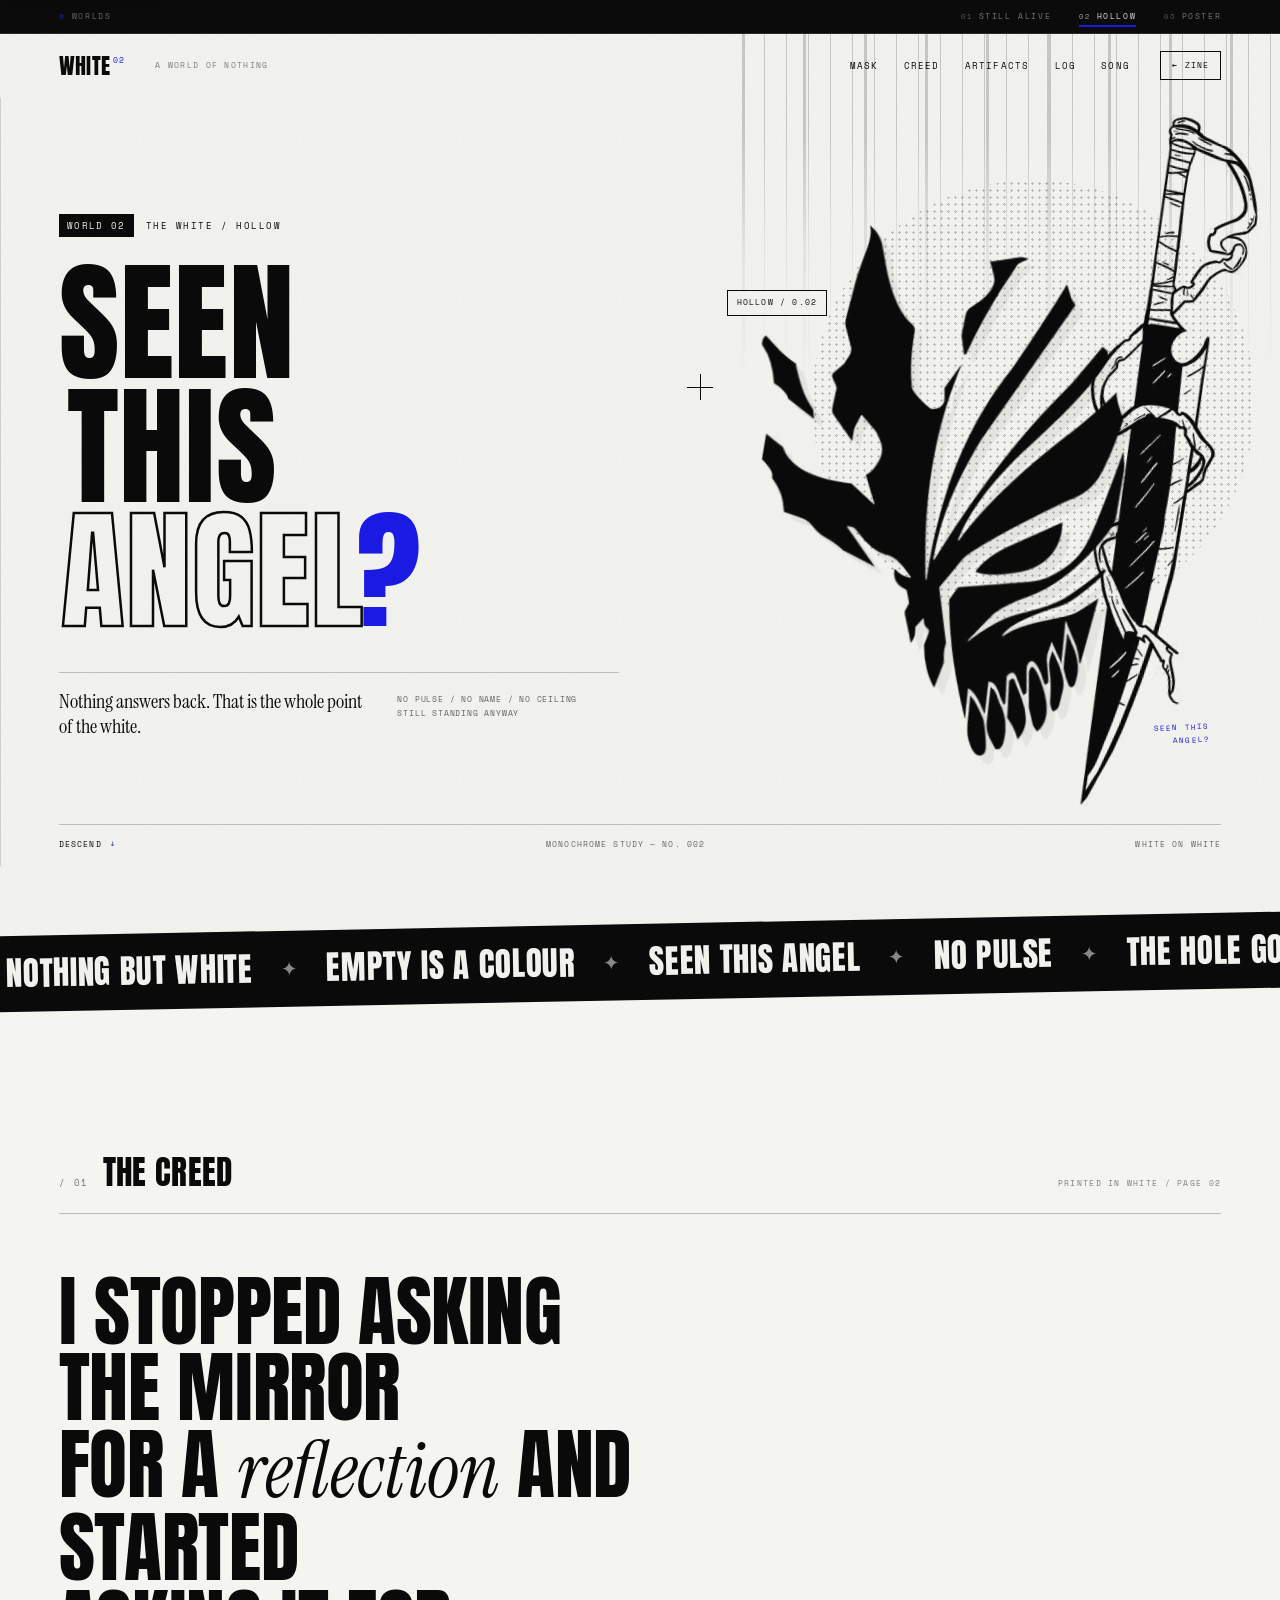
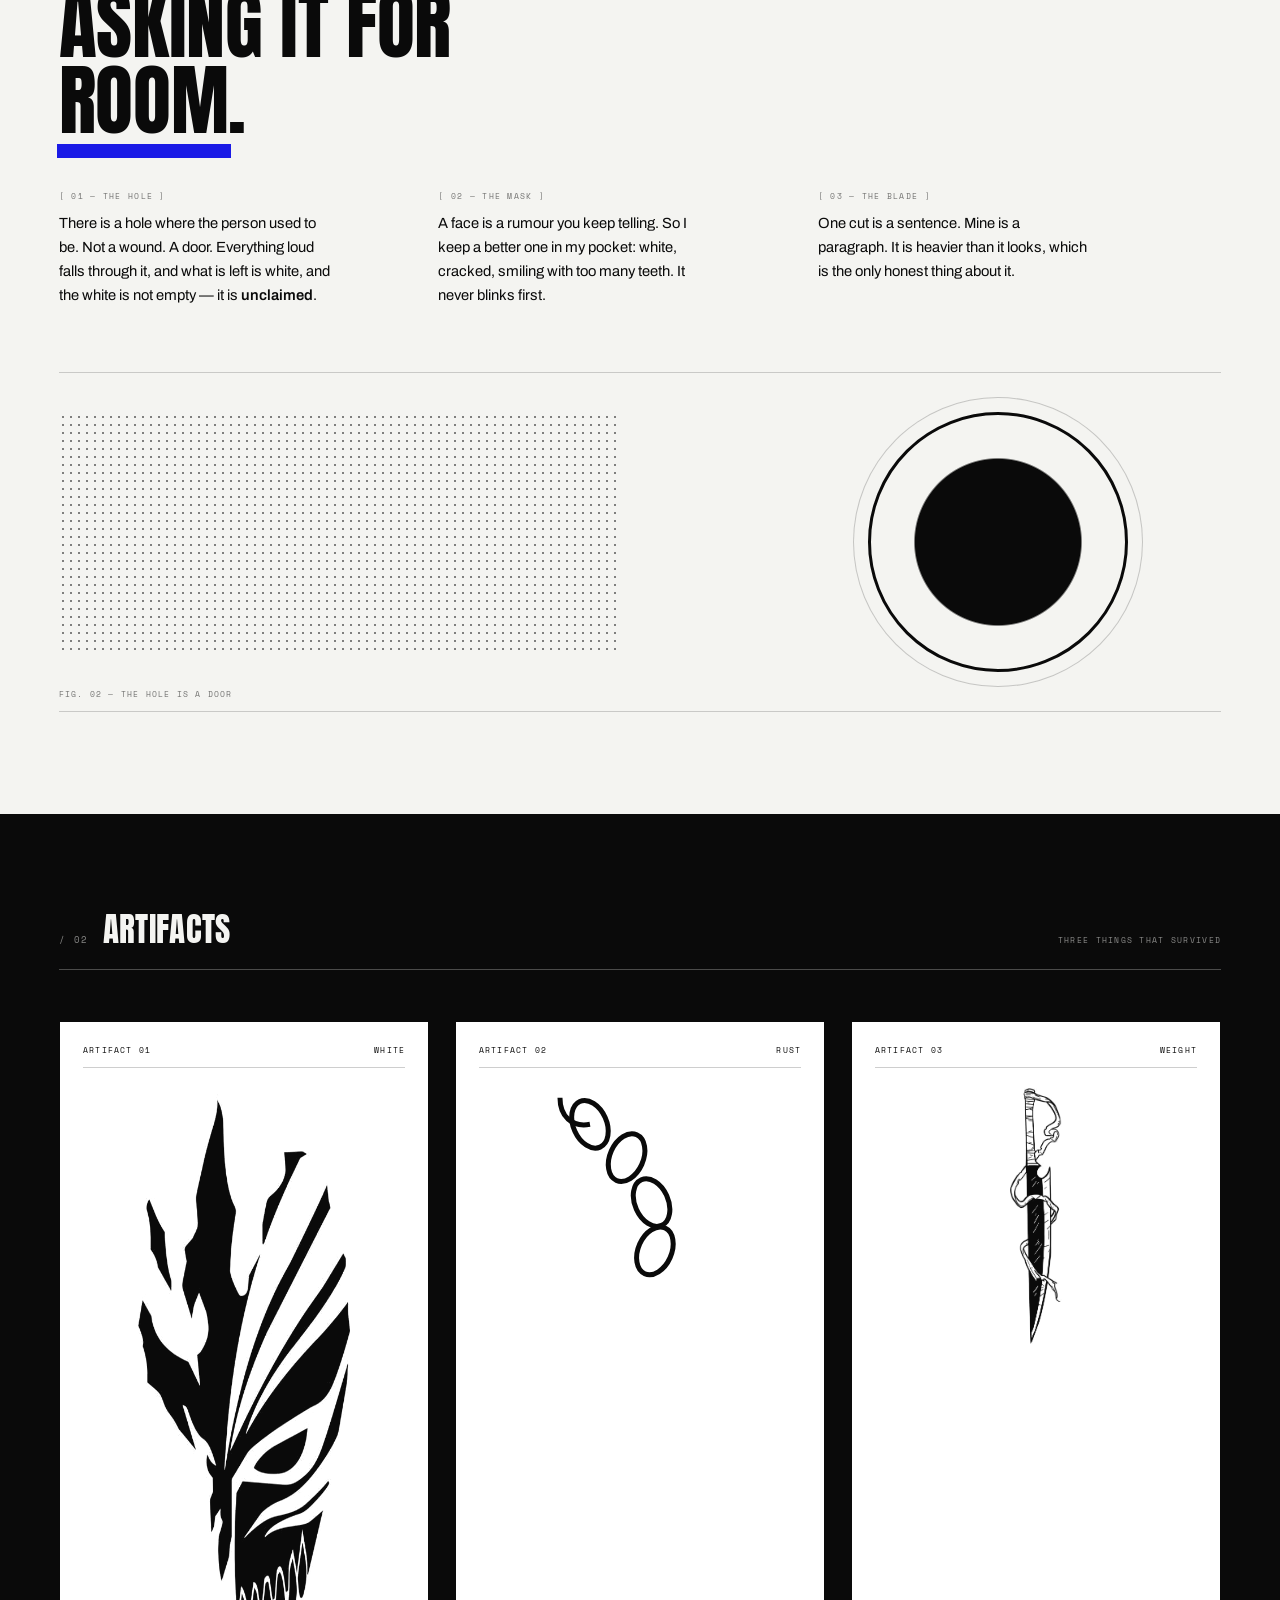
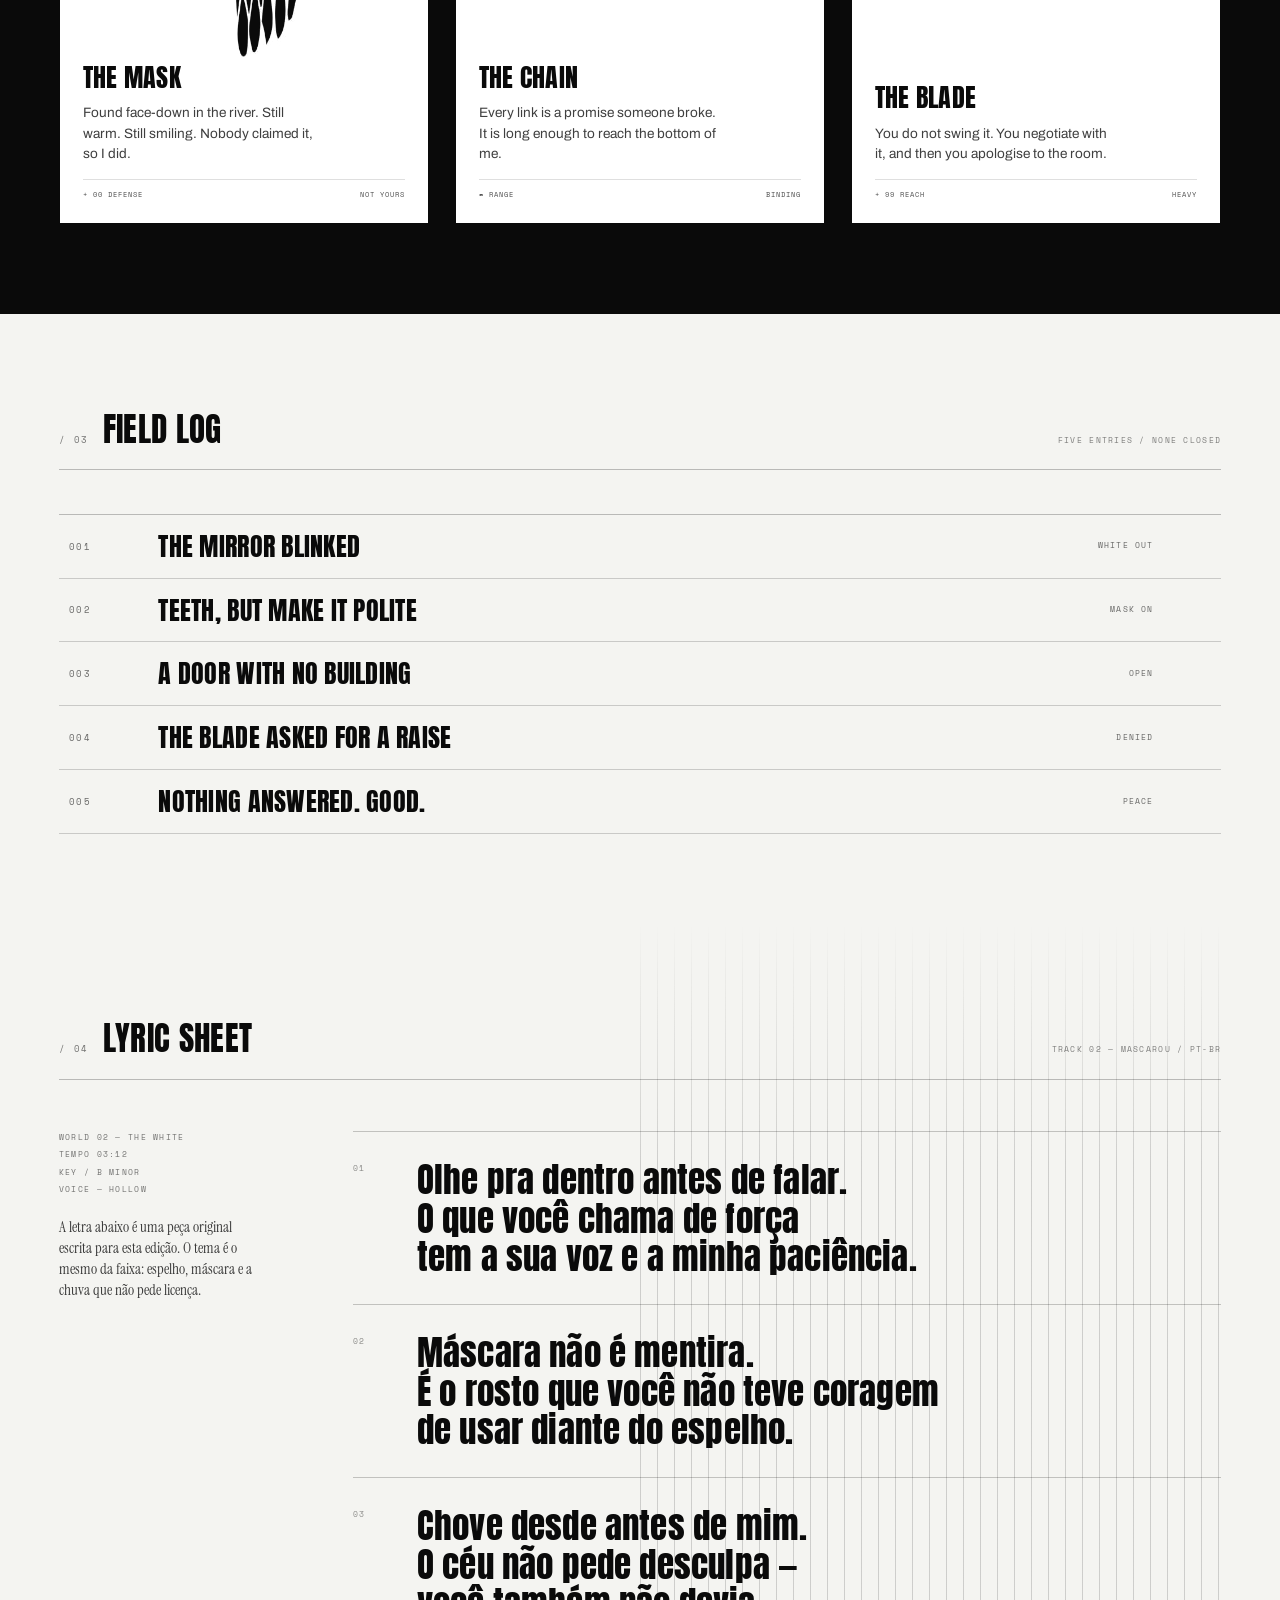
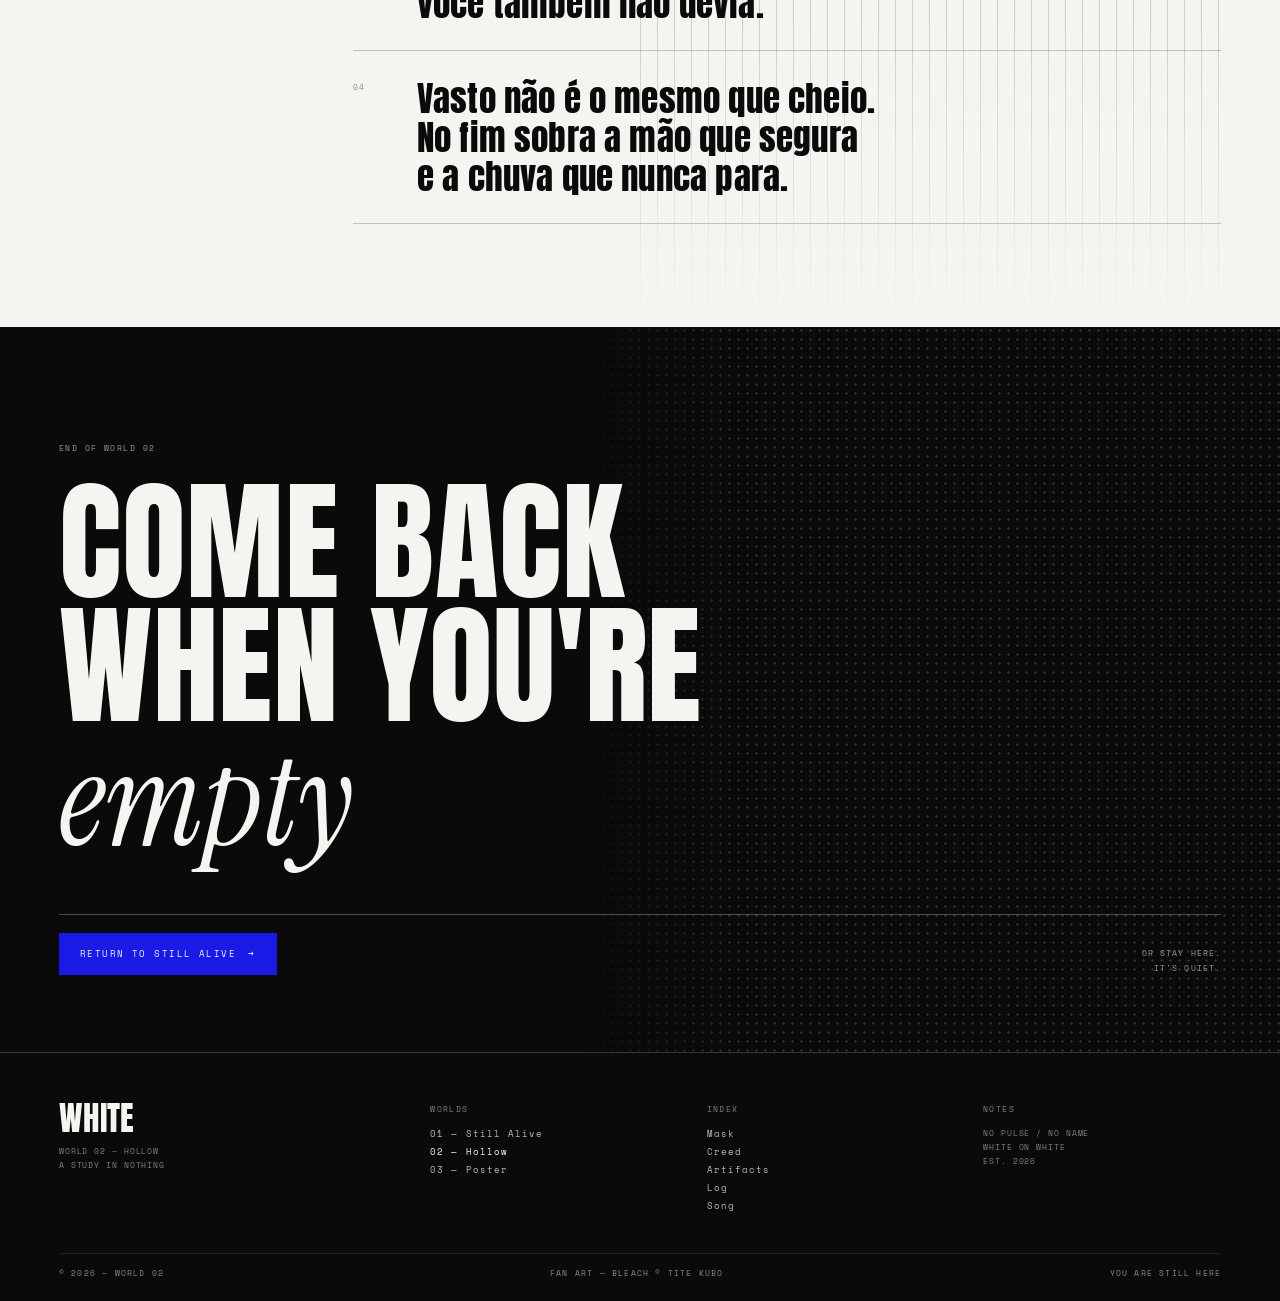
==== still-alive/hollow/index.html @ bde0c02b "Add HOLLOW world: second page, shared worlds bar, mask and blade art" ====
<!DOCTYPE html>
<html lang="en">
<head>
<meta charset="utf-8">
<meta name="viewport" content="width=device-width, initial-scale=1">
<title>WHITE — World 02</title>
<meta name="description" content="Seen this angel? A monochrome world of hollow masks, chains and one very large blade.">
<meta name="theme-color" content="#f4f4f1">
<link rel="icon" href="data:image/svg+xml,%3Csvg xmlns='http://www.w3.org/2000/svg' viewBox='0 0 100 100'%3E%3Crect width='100' height='100' fill='%23f4f4f1'/%3E%3Cpath d='M50 14c20 0 33 15 33 36S68 90 50 90 17 71 17 50 30 14 50 14Z' fill='%23fff' stroke='%23000' stroke-width='6'/%3E%3Ccircle cx='38' cy='46' r='7' fill='%23000'/%3E%3Ccircle cx='62' cy='46' r='7' fill='%23000'/%3E%3Cpath d='M34 64c10 6 22 6 32 0-4 12-12 18-16 18s-12-6-16-18Z' fill='%23000'/%3E%3C/svg%3E">
<link rel="preconnect" href="https://fonts.googleapis.com">
<link rel="preconnect" href="https://fonts.gstatic.com" crossorigin>
<link href="https://fonts.googleapis.com/css2?family=Anton&family=Archivo:ital,wght@0,400;0,600;0,700;0,900;1,400&family=Instrument+Serif:ital@0;1&family=Space+Mono:ital,wght@0,400;0,700;1,400&display=swap" rel="stylesheet">
<link rel="stylesheet" href="../assets/worlds.css">
<link rel="stylesheet" href="styles.css">
<script>document.documentElement.classList.add('js');</script>
</head>
<body>

<nav class="worlds" aria-label="Worlds">
  <span class="worlds__label">Worlds</span>
  <span class="worlds__list">
    <a class="worlds__link" href="../index.html"><b>01</b>Still Alive</a>
    <a class="worlds__link" href="index.html" aria-current="page"><b>02</b>Hollow</a>
    <a class="worlds__link" href="../../poster-site/"><b>03</b>Poster</a>
  </span>
</nav>

<a class="skip-link" href="#main">SKIP TO CONTENT</a>
<div class="noise" aria-hidden="true"></div>

<header class="top" id="top">
  <a class="top__brand" href="#top">WHITE<span class="top__num">02</span></a>
  <p class="top__meta mono">A WORLD OF NOTHING</p>
  <nav class="top__links" aria-label="Sections">
    <a href="#mask">Mask</a>
    <a href="#creed">Creed</a>
    <a href="#artifacts">Artifacts</a>
    <a href="#log">Log</a>
    <a href="#song">Song</a>
  </nav>
  <a class="top__back mono" href="../index.html">← ZINE</a>
</header>

<main id="main">

  <section class="hero" id="mask">
    <span class="drips" aria-hidden="true"></span>
    <span class="hero__rule" aria-hidden="true"></span>

    <div class="hero__grid">
      <div class="hero__copy">
        <p class="eyebrow mono"><span>WORLD 02</span> THE WHITE / HOLLOW</p>

        <h1 class="title" aria-label="Seen this angel?">
          <span class="title__line title__line--1">SEEN</span>
          <span class="title__line title__line--2">THIS</span>
          <span class="title__line title__line--3">ANGEL<i>?</i></span>
        </h1>

        <div class="hero__sub">
          <p class="lede">Nothing answers back. That is the whole point of the white.</p>
          <p class="mono hero__note">NO PULSE / NO NAME / NO CEILING<br>STILL STANDING ANYWAY</p>
        </div>
      </div>

      <div class="hero__art" aria-hidden="true">
        <span class="halo"></span>

        <img class="blade" src="../assets/blade.png" alt="" width="129" height="632" loading="eager" decoding="async">

        <img class="mask" src="../assets/mask.png" alt="" width="375" height="564" loading="eager" decoding="async">

        <div class="tag tag--a mono">HOLLOW / 0.02</div>
        <div class="tag tag--b mono">SEEN THIS<br>ANGEL?</div>
        <span class="crosshair"></span>
      </div>
    </div>

    <div class="hero__foot mono">
      <a class="scroll-cue" href="#creed"><span>DESCEND</span><span class="scroll-cue__arrow" aria-hidden="true">↓</span></a>
      <p>MONOCHROME STUDY — NO. 002</p>
      <p>WHITE ON WHITE</p>
    </div>
  </section>

  <div class="strip-wrap" aria-hidden="true">
    <div class="strip">
      <div class="strip__track">
      <span>NOTHING BUT WHITE</span><i>✦</i>
      <span>EMPTY IS A COLOUR</span><i>✦</i>
      <span>SEEN THIS ANGEL</span><i>✦</i>
      <span>NO PULSE</span><i>✦</i>
      <span>THE HOLE GOES THROUGH</span><i>✦</i>
      <span>STILL STANDING</span><i>✦</i>
      <span>NOTHING BUT WHITE</span><i>✦</i>
      <span>EMPTY IS A COLOUR</span><i>✦</i>
      <span>SEEN THIS ANGEL</span><i>✦</i>
      <span>NO PULSE</span><i>✦</i>
      <span>THE HOLE GOES THROUGH</span><i>✦</i>
      <span>STILL STANDING</span><i>✦</i>
      </div>
    </div>
  </div>

  <section class="creed" id="creed">
    <div class="creed__inner">
      <header class="sec-head" data-reveal>
        <span class="sec-num mono">/ 01</span>
        <h2 class="sec-label">The Creed</h2>
        <span class="sec-meta mono">PRINTED IN WHITE / PAGE 02</span>
      </header>

      <p class="statement" data-reveal>
        I stopped asking the mirror<br>
        for a <em>reflection</em> and started<br>
        asking it for <span class="mark">room</span>.
      </p>

      <div class="creed__grid">
        <div class="creed__col" data-reveal>
          <p class="mono col-label">[ 01 — THE HOLE ]</p>
          <p class="body">There is a hole where the person used to be. Not a wound. A door. Everything loud falls through it, and what is left is white, and the white is not empty — it is <strong>unclaimed</strong>.</p>
        </div>
        <div class="creed__col" data-reveal style="--d:.1s">
          <p class="mono col-label">[ 02 — THE MASK ]</p>
          <p class="body">A face is a rumour you keep telling. So I keep a better one in my pocket: white, cracked, smiling with too many teeth. It never blinks first.</p>
        </div>
        <div class="creed__col" data-reveal style="--d:.2s">
          <p class="mono col-label">[ 03 — THE BLADE ]</p>
          <p class="body">One cut is a sentence. Mine is a paragraph. It is heavier than it looks, which is the only honest thing about it.</p>
        </div>
      </div>

      <figure class="creed__figure" data-reveal aria-hidden="true">
        <span class="creed__dotgrid"></span>
        <span class="creed__hole"></span>
        <span class="creed__caption mono">FIG. 02 — THE HOLE IS A DOOR</span>
      </figure>
    </div>
  </section>

  <section class="artifacts" id="artifacts">
    <header class="sec-head" data-reveal>
      <span class="sec-num mono">/ 02</span>
      <h2 class="sec-label">Artifacts</h2>
      <span class="sec-meta mono">THREE THINGS THAT SURVIVED</span>
    </header>

    <div class="art-grid">
      <article class="art art--mask" data-reveal>
        <header class="art__head mono"><span>ARTIFACT 01</span><span>WHITE</span></header>
        <img class="art__mask" src="../assets/mask.png" alt="Bladed hollow mask" width="375" height="564" loading="lazy" decoding="async">
        <h3 class="art__title">The Mask</h3>
        <p class="art__text">Found face-down in the river. Still warm. Still smiling. Nobody claimed it, so I did.</p>
        <footer class="art__foot mono"><span>+ 00 DEFENSE</span><span>NOT YOURS</span></footer>
      </article>

      <article class="art art--chain" data-reveal style="--d:.08s">
        <header class="art__head mono"><span>ARTIFACT 02</span><span>RUST</span></header>
        <svg class="art__chain" viewBox="0 0 240 240" aria-hidden="true">
          <g fill="none" stroke="#0a0a0a" stroke-width="6">
            <ellipse cx="60" cy="46" rx="20" ry="30" transform="rotate(-24 60 46)"/>
            <ellipse cx="104" cy="86" rx="20" ry="30" transform="rotate(24 104 86)"/>
            <ellipse cx="134" cy="140" rx="20" ry="30" transform="rotate(-24 134 140)"/>
            <ellipse cx="138" cy="198" rx="20" ry="30" transform="rotate(24 138 198)"/>
          </g>
          <path d="M60 46c-22 4-36-10-36-32" stroke="#0a0a0a" stroke-width="6" fill="none"/>
        </svg>
        <h3 class="art__title">The Chain</h3>
        <p class="art__text">Every link is a promise someone broke. It is long enough to reach the bottom of me.</p>
        <footer class="art__foot mono"><span>∞ RANGE</span><span>BINDING</span></footer>
      </article>

      <article class="art art--blade" data-reveal style="--d:.16s">
        <header class="art__head mono"><span>ARTIFACT 03</span><span>WEIGHT</span></header>
        <img class="art__blade" src="../assets/blade.png" alt="Wrapped cleaver blade" width="129" height="632" loading="lazy" decoding="async">
        <h3 class="art__title">The Blade</h3>
        <p class="art__text">You do not swing it. You negotiate with it, and then you apologise to the room.</p>
        <footer class="art__foot mono"><span>+ 99 REACH</span><span>HEAVY</span></footer>
      </article>
    </div>
  </section>

  <section class="log" id="log">
    <header class="sec-head" data-reveal>
      <span class="sec-num mono">/ 03</span>
      <h2 class="sec-label">Field Log</h2>
      <span class="sec-meta mono">FIVE ENTRIES / NONE CLOSED</span>
    </header>

    <ol class="log__list">
      <li data-reveal>
        <span class="log__num mono">001</span>
        <span class="log__title">The mirror blinked</span>
        <span class="log__meta mono">WHITE OUT</span>
        <span class="log__arrow" aria-hidden="true">↗</span>
      </li>
      <li data-reveal style="--d:.06s">
        <span class="log__num mono">002</span>
        <span class="log__title">Teeth, but make it polite</span>
        <span class="log__meta mono">MASK ON</span>
        <span class="log__arrow" aria-hidden="true">↗</span>
      </li>
      <li data-reveal style="--d:.12s">
        <span class="log__num mono">003</span>
        <span class="log__title">A door with no building</span>
        <span class="log__meta mono">OPEN</span>
        <span class="log__arrow" aria-hidden="true">↗</span>
      </li>
      <li data-reveal style="--d:.18s">
        <span class="log__num mono">004</span>
        <span class="log__title">The blade asked for a raise</span>
        <span class="log__meta mono">DENIED</span>
        <span class="log__arrow" aria-hidden="true">↗</span>
      </li>
      <li data-reveal style="--d:.24s">
        <span class="log__num mono">005</span>
        <span class="log__title">Nothing answered. Good.</span>
        <span class="log__meta mono">PEACE</span>
        <span class="log__arrow" aria-hidden="true">↗</span>
      </li>
    </ol>
  </section>

  <section class="song" id="song">
    <div class="song__inner">
      <header class="sec-head" data-reveal>
        <span class="sec-num mono">/ 04</span>
        <h2 class="sec-label">Lyric Sheet</h2>
        <span class="sec-meta mono">TRACK 02 — MASCAROU / PT-BR</span>
      </header>

      <div class="song__grid">
        <aside class="song__meta" data-reveal>
          <p class="mono">WORLD 02 — THE WHITE</p>
          <p class="mono">TEMPO 03:12</p>
          <p class="mono">KEY / B MINOR</p>
          <p class="mono">VOICE — HOLLOW</p>
          <p class="song__note">A letra abaixo é uma peça original escrita para esta edição. O tema é o mesmo da faixa: espelho, máscara e a chuva que não pede licença.</p>
        </aside>

        <div class="song__verses" data-reveal>
          <p class="verse">
            <span class="verse__num mono">01</span>
            <span>Olhe pra dentro antes de falar.<br>O que você chama de força<br>tem a sua voz e a minha paciência.</span>
          </p>
          <p class="verse">
            <span class="verse__num mono">02</span>
            <span>Máscara não é mentira.<br>É o rosto que você não teve coragem<br>de usar diante do espelho.</span>
          </p>
          <p class="verse">
            <span class="verse__num mono">03</span>
            <span>Chove desde antes de mim.<br>O céu não pede desculpa —<br>você também não devia.</span>
          </p>
          <p class="verse">
            <span class="verse__num mono">04</span>
            <span>Vasto não é o mesmo que cheio.<br>No fim sobra a mão que segura<br>e a chuva que nunca para.</span>
          </p>
        </div>
      </div>
    </div>
  </section>

  <section class="outro">
    <span class="outro__halftone" aria-hidden="true"></span>
    <div class="outro__inner">
      <p class="mono outro__label">END OF WORLD 02</p>
      <h2 class="outro__title">COME BACK<br>WHEN YOU'RE<br><em>empty</em></h2>
      <div class="outro__row">
        <a class="outro__cta" href="../index.html">RETURN TO STILL ALIVE <span aria-hidden="true">→</span></a>
        <p class="mono outro__note">OR STAY HERE.<br>IT'S QUIET.</p>
      </div>
    </div>
  </section>

</main>

<footer class="foot">
  <div class="foot__row">
    <div class="foot__col">
      <p class="foot__logo">WHITE</p>
      <p class="mono foot__small">WORLD 02 — HOLLOW<br>A STUDY IN NOTHING</p>
    </div>
    <div class="foot__col">
      <p class="mono foot__label">WORLDS</p>
      <a class="mono" href="../index.html">01 — Still Alive</a>
      <a class="mono" href="index.html" aria-current="page">02 — Hollow</a>
      <a class="mono" href="../../poster-site/">03 — Poster</a>
    </div>
    <div class="foot__col">
      <p class="mono foot__label">INDEX</p>
      <a class="mono" href="#mask">Mask</a>
      <a class="mono" href="#creed">Creed</a>
      <a class="mono" href="#artifacts">Artifacts</a>
      <a class="mono" href="#log">Log</a>
      <a class="mono" href="#song">Song</a>
    </div>
    <div class="foot__col">
      <p class="mono foot__label">NOTES</p>
      <p class="mono foot__small">NO PULSE / NO NAME<br>WHITE ON WHITE<br>EST. 2026</p>
    </div>
  </div>
  <div class="foot__base mono">
    <span>© 2026 — WORLD 02</span>
    <span>FAN ART — BLEACH © TITE KUBO</span>
    <span>YOU ARE STILL HERE</span>
  </div>
</footer>

<script src="main.js"></script>
</body>
</html>
---- still-alive/assets/worlds.css ----
/* ==========================================================================
   WORLDS — shared navigation strip between TIDEBOUND-style worlds
   Loaded by every world page. Defines --worlds-h, which pages use to offset
   their own fixed headers.
   ========================================================================== */

:root {
  --worlds-h: 34px;
}

.worlds {
  position: fixed;
  top: 0;
  left: 0;
  right: 0;
  z-index: 400;
  display: flex;
  align-items: center;
  gap: 20px;
  height: var(--worlds-h);
  padding: 0 var(--pad, 24px);
  background: #0b0b0b;
  color: #e9e7de;
  font-family: var(--mono, "Space Mono", monospace);
  font-size: 8px;
  letter-spacing: .2em;
  text-transform: uppercase;
  border-bottom: 1px solid rgba(233, 231, 222, .16);
}

.worlds__label {
  display: inline-flex;
  align-items: center;
  gap: 8px;
  opacity: .42;
  white-space: nowrap;
}
.worlds__label::before {
  content: "";
  width: 5px;
  height: 5px;
  background: #1a1ae6;
  border-radius: 50%;
}

.worlds__list {
  display: flex;
  align-items: center;
  gap: clamp(12px, 2.2vw, 30px);
  margin-left: auto;
  min-width: 0;
}

.worlds__link {
  position: relative;
  display: inline-flex;
  align-items: baseline;
  gap: 6px;
  color: inherit;
  text-decoration: none;
  opacity: .5;
  white-space: nowrap;
  padding: 3px 0;
  transition: opacity .25s linear, color .25s linear;
}
.worlds__link b {
  font-weight: 400;
  font-size: 7px;
  opacity: .7;
}
.worlds__link:hover,
.worlds__link:focus-visible {
  opacity: 1;
  color: #fff;
}
.worlds__link[aria-current] {
  opacity: 1;
}
.worlds__link[aria-current]::after {
  content: "";
  position: absolute;
  left: 0;
  right: 0;
  bottom: -1px;
  height: 2px;
  background: #1a1ae6;
}

@media (max-width: 640px) {
  .worlds {
    gap: 10px;
    font-size: 7px;
    letter-spacing: .14em;
  }
  .worlds__label { display: none; }
  .worlds__list {
    margin-left: 0;
    width: 100%;
    justify-content: space-between;
    gap: 8px;
  }
  .worlds__link b { display: none; }
}

@media (prefers-reduced-motion: reduce) {
  .worlds__link { transition: none; }
}
---- still-alive/hollow/styles.css ----
/* ==========================================================================
   WHITE — World 02
   A monochrome study: hollow masks, chains, one very large blade.
   ========================================================================== */

:root {
  --white: #f4f4f1;
  --card: #ffffff;
  --ink: #0a0a0a;
  --blue: #1a1ae6;
  --gray: #d7d7d1;
  --gray-2: #b9b9b2;
  --display: "Anton", "Archivo", Impact, sans-serif;
  --sans: "Archivo", "Helvetica Neue", Helvetica, Arial, sans-serif;
  --serif: "Instrument Serif", "Times New Roman", Times, serif;
  --mono: "Space Mono", "Courier New", Courier, monospace;
  --pad: clamp(20px, 4.6vw, 72px);
  --max: 1440px;
  --ease: cubic-bezier(.2, .7, .2, 1);
}

*, *::before, *::after { box-sizing: border-box; }

html {
  scroll-behavior: smooth;
  -webkit-text-size-adjust: 100%;
  scroll-padding-top: calc(64px + var(--worlds-h, 0px));
}

body {
  margin: 0;
  background: var(--white);
  color: var(--ink);
  font-family: var(--sans);
  font-size: 16px;
  line-height: 1.55;
  overflow-x: hidden;
  -webkit-font-smoothing: antialiased;
  text-rendering: optimizeLegibility;
}

::selection { background: var(--ink); color: var(--white); }

img, svg { display: block; }
a { color: inherit; }
button { font: inherit; }

:focus-visible {
  outline: 2px solid var(--blue);
  outline-offset: 4px;
}

.mono { font-family: var(--mono); }

.skip-link {
  position: fixed;
  top: calc(var(--worlds-h, 0px) + 8px);
  left: 10px;
  z-index: 1000;
  padding: 10px 14px;
  background: var(--ink);
  color: var(--white);
  font-family: var(--mono);
  font-size: 11px;
  letter-spacing: .1em;
  text-decoration: none;
  transform: translateY(-180%);
  transition: transform .25s var(--ease);
}
.skip-link:focus { transform: none; }

/* Paper noise ------------------------------------------------------------- */
.noise {
  position: fixed;
  inset: -10%;
  z-index: 9000;
  pointer-events: none;
  opacity: .38;
  mix-blend-mode: multiply;
  background-image: url("data:image/svg+xml,%3Csvg xmlns='http://www.w3.org/2000/svg' width='160' height='160'%3E%3Cfilter id='n'%3E%3CfeTurbulence type='fractalNoise' baseFrequency='.9' numOctaves='3' stitchTiles='stitch'/%3E%3CfeColorMatrix type='saturate' values='0'/%3E%3C/filter%3E%3Crect width='160' height='160' filter='url(%23n)' opacity='.28'/%3E%3C/svg%3E");
  background-size: 160px 160px;
}

/* Header ------------------------------------------------------------------ */
.top {
  position: fixed;
  top: var(--worlds-h, 0px);
  left: 0;
  right: 0;
  z-index: 100;
  display: flex;
  align-items: center;
  gap: clamp(14px, 2.4vw, 34px);
  height: 64px;
  padding: 0 var(--pad);
  border-bottom: 1px solid transparent;
  transition: background .3s linear, border-color .3s linear;
}
.top.is-scrolled {
  background: rgba(244, 244, 241, .9);
  -webkit-backdrop-filter: blur(10px);
  backdrop-filter: blur(10px);
  border-color: rgba(10, 10, 10, .16);
}
.top__brand {
  display: inline-flex;
  align-items: flex-start;
  gap: 3px;
  font-family: var(--display);
  font-size: 22px;
  letter-spacing: .01em;
  line-height: 1;
  text-decoration: none;
}
.top__num {
  font-family: var(--mono);
  font-size: 8px;
  letter-spacing: .1em;
  color: var(--blue);
  margin-top: 1px;
}
.top__meta {
  margin: 0;
  font-size: 8px;
  letter-spacing: .16em;
  opacity: .5;
  white-space: nowrap;
}
.top__links {
  display: flex;
  align-items: center;
  gap: clamp(14px, 2vw, 26px);
  margin-left: auto;
}
.top__links a,
.top__back {
  position: relative;
  font-family: var(--mono);
  font-size: 9px;
  letter-spacing: .12em;
  text-transform: uppercase;
  text-decoration: none;
  padding: 6px 0;
}
.top__links a::after,
.top__back::after {
  content: "";
  position: absolute;
  left: 0;
  right: 0;
  bottom: 0;
  height: 1px;
  background: var(--ink);
  transform: scaleX(0);
  transform-origin: left;
  transition: transform .3s var(--ease);
}
.top__links a:hover::after,
.top__links a:focus-visible::after,
.top__back:hover::after,
.top__back:focus-visible::after { transform: scaleX(1); }
.top__back {
  padding: 7px 11px;
  border: 1px solid var(--ink);
  font-size: 8px;
  letter-spacing: .14em;
  transition: background .2s linear, color .2s linear;
}
.top__back::after { display: none; }
.top__back:hover { background: var(--ink); color: var(--white); }

/* Hero -------------------------------------------------------------------- */
.hero {
  position: relative;
  display: flex;
  flex-direction: column;
  min-height: calc(100svh - var(--worlds-h, 0px));
  padding: calc(96px + var(--worlds-h, 0px)) var(--pad) 0;
  overflow: hidden;
}

.drips {
  position: absolute;
  top: 0;
  right: 0;
  width: 42%;
  height: 46%;
  pointer-events: none;
  background:
    repeating-linear-gradient(90deg, var(--ink) 0 1.5px, transparent 1.5px 22px),
    repeating-linear-gradient(90deg, var(--ink) 0 3px, transparent 3px 61px);
  background-size: 22px 100%, 61px 100%;
  -webkit-mask-image: linear-gradient(to bottom, #000 0 34%, rgba(0,0,0,.35) 62%, transparent 96%);
  mask-image: linear-gradient(to bottom, #000 0 34%, rgba(0,0,0,.35) 62%, transparent 96%);
  opacity: .18;
}

.hero__rule {
  position: absolute;
  left: 0;
  top: calc(64px + var(--worlds-h, 0px));
  bottom: 0;
  width: 1px;
  background: rgba(10, 10, 10, .14);
}

.hero__grid {
  position: relative;
  z-index: 2;
  flex: 1;
  display: grid;
  grid-template-columns: repeat(12, 1fr);
  gap: clamp(16px, 2vw, 32px);
  align-items: center;
  width: 100%;
  max-width: var(--max);
  margin: 0 auto;
  padding: clamp(10px, 2vw, 24px) 0;
}

.hero__copy { grid-column: 1 / 7; }

.eyebrow {
  display: flex;
  align-items: center;
  gap: 12px;
  margin: 0 0 clamp(12px, 2vw, 24px);
  font-size: 8.5px;
  letter-spacing: .18em;
  text-transform: uppercase;
}
.eyebrow span {
  padding: 5px 8px;
  background: var(--ink);
  color: var(--white);
  letter-spacing: .16em;
}

.title {
  margin: 0;
  font-family: var(--display);
  font-size: clamp(3.2rem, 10.2vw, 9rem);
  font-weight: 400;
  line-height: .95;
  letter-spacing: .005em;
  text-transform: uppercase;
  font-weight: 400;
}
.title__line { display: block; }
.title__line--2 {
  padding-left: .06em;
}
.title__line--3 {
  color: transparent;
  -webkit-text-stroke: 2.5px var(--ink);
  padding-left: .02em;
}
.title__line--3 i {
  font-style: normal;
  color: var(--blue);
  -webkit-text-stroke: 0;
  margin-left: -.06em;
}
@supports not (-webkit-text-stroke: 1px black) {
  .title__line--3 { color: var(--ink); }
}

.hero__sub {
  display: grid;
  grid-template-columns: minmax(0, 1fr) minmax(0, .72fr);
  gap: clamp(16px, 2.4vw, 34px);
  margin-top: clamp(20px, 3vw, 40px);
  padding-top: 16px;
  border-top: 1px solid rgba(10, 10, 10, .22);
  max-width: 560px;
}
.lede {
  margin: 0;
  font-family: var(--serif);
  font-size: clamp(1.15rem, 1.6vw, 1.45rem);
  line-height: 1.24;
}
.hero__note {
  margin: 0;
  font-size: 8px;
  line-height: 1.8;
  letter-spacing: .1em;
  opacity: .62;
  padding-top: 3px;
}

/* Hero art ---------------------------------------------------------------- */
.hero__art {
  position: relative;
  grid-column: 7 / 13;
  align-self: stretch;
  min-height: clamp(420px, 62vh, 620px);
}

.halo {
  position: absolute;
  right: -6%;
  top: 4%;
  width: 78%;
  aspect-ratio: 1;
  border-radius: 50%;
  background-image: radial-gradient(var(--ink) 1.1px, transparent 1.3px);
  background-size: 7px 7px;
  opacity: .22;
}

.blade {
  position: absolute;
  right: 0;
  top: -6%;
  height: 108%;
  width: auto;
  transform: rotate(9deg) translate(calc(var(--mx, 0) * 14px), calc(var(--my, 0) * 10px));
  transition: transform .4s ease-out;
  z-index: 1;
  object-fit: contain;
  pointer-events: none;
}

.mask {
  position: absolute;
  right: 16%;
  top: 9%;
  width: min(380px, 64%);
  height: auto;
  z-index: 2;
  transform: rotate(-7deg) translate(calc(var(--mx, 0) * -12px), calc(var(--my, 0) * -9px));
  transition: transform .4s ease-out;
  filter: drop-shadow(7px 9px 0 rgba(10, 10, 10, .06));
}
.tag {
  position: absolute;
  z-index: 3;
  font-size: 7.5px;
  letter-spacing: .16em;
  line-height: 1.7;
}
.tag--a {
  left: 13%;
  top: 21%;
  padding: 6px 9px;
  border: 1px solid var(--ink);
  background: var(--white);
}
.tag--b {
  right: 2%;
  bottom: 8%;
  color: var(--blue);
  transform: rotate(-3deg);
  text-align: right;
}

.crosshair {
  position: absolute;
  left: 6%;
  top: 34%;
  width: 26px;
  height: 26px;
  z-index: 3;
}
.crosshair::before,
.crosshair::after {
  content: "";
  position: absolute;
  background: var(--ink);
}
.crosshair::before { left: 50%; top: 0; bottom: 0; width: 1px; }
.crosshair::after { top: 50%; left: 0; right: 0; height: 1px; }

.hero__foot {
  position: relative;
  z-index: 3;
  display: flex;
  align-items: center;
  justify-content: space-between;
  gap: 18px;
  width: 100%;
  max-width: var(--max);
  margin: 0 auto;
  padding: 13px 0 16px;
  border-top: 1px solid rgba(10, 10, 10, .22);
  font-size: 8px;
  letter-spacing: .14em;
}
.hero__foot p { margin: 0; opacity: .6; }
.scroll-cue {
  display: flex;
  align-items: center;
  gap: 8px;
  text-decoration: none;
  letter-spacing: .14em;
}
.scroll-cue__arrow {
  color: var(--blue);
  animation: bob 1.9s ease-in-out infinite;
}
@keyframes bob { 50% { transform: translateY(4px); } }

/* Black strip ------------------------------------------------------------- */
.strip-wrap {
  position: relative;
  z-index: 4;
  overflow: hidden;
  margin: clamp(20px, 3.4vw, 40px) 0;
  padding: 18px 0;
}
.strip {
  position: relative;
  overflow: hidden;
  padding: 12px 0;
  background: var(--ink);
  color: var(--white);
  transform: rotate(-1.1deg);
  width: calc(100% + 44px);
  margin-left: -22px;
}
.strip__track {
  display: flex;
  align-items: center;
  gap: 28px;
  width: max-content;
  animation: strip 44s linear infinite;
  font-family: var(--display);
  font-size: clamp(1.4rem, 2.6vw, 2.3rem);
  letter-spacing: .02em;
  text-transform: uppercase;
  white-space: nowrap;
  padding-left: 28px;
}
.strip__track i {
  font-style: normal;
  font-size: .6em;
  opacity: .55;
}
@keyframes strip {
  to { transform: translateX(-50%); }
}

/* Section furniture ------------------------------------------------------- */
.sec-head {
  display: flex;
  align-items: baseline;
  gap: 14px;
  padding-bottom: 14px;
  border-bottom: 1px solid rgba(10, 10, 10, .25);
}
.sec-num {
  font-size: 9px;
  letter-spacing: .16em;
  opacity: .55;
}
.sec-label {
  margin: 0;
  font-family: var(--display);
  font-size: clamp(1.5rem, 2.6vw, 2.2rem);
  font-weight: 400;
  text-transform: uppercase;
  letter-spacing: .01em;
}
.sec-meta {
  margin-left: auto;
  font-size: 8px;
  letter-spacing: .16em;
  opacity: .5;
  text-align: right;
}

/* Creed ------------------------------------------------------------------- */
.creed {
  padding: clamp(40px, 7vw, 96px) var(--pad) clamp(48px, 8vw, 120px);
}
.creed__inner {
  max-width: var(--max);
  margin: 0 auto;
}

.statement {
  margin: clamp(28px, 4.6vw, 64px) 0 clamp(28px, 4vw, 56px);
  font-family: var(--display);
  font-size: clamp(2rem, 6.1vw, 5.2rem);
  line-height: .98;
  letter-spacing: -.005em;
  text-transform: uppercase;
  max-width: 15ch;
}
.statement em {
  font-family: var(--serif);
  font-style: italic;
  text-transform: lowercase;
  letter-spacing: 0;
}
.statement .mark {
  position: relative;
  z-index: 0;
  white-space: nowrap;
}
.statement .mark::after {
  content: "";
  position: absolute;
  left: -.03em;
  right: -.03em;
  bottom: .02em;
  height: .17em;
  background: var(--blue);
  z-index: -1;
}

.creed__grid {
  display: grid;
  grid-template-columns: repeat(3, minmax(0, 1fr));
  gap: clamp(18px, 3vw, 48px);
  max-width: 1100px;
}
.col-label {
  margin: 0 0 10px;
  font-size: 8px;
  letter-spacing: .16em;
  opacity: .55;
}
.body {
  margin: 0;
  font-size: clamp(.92rem, 1.05vw, 1.02rem);
  line-height: 1.62;
  max-width: 34ch;
}
.body strong { font-weight: 600; }

.creed__figure {
  position: relative;
  margin: clamp(36px, 5vw, 72px) 0 0;
  height: clamp(220px, 30vw, 340px);
  border-top: 1px solid rgba(10, 10, 10, .18);
  border-bottom: 1px solid rgba(10, 10, 10, .18);
  overflow: hidden;
}
.creed__dotgrid {
  position: absolute;
  inset: 12% 52% 18% 0;
  background-image: radial-gradient(var(--ink) 1px, transparent 1.2px);
  background-size: 8px 8px;
  opacity: .5;
}
.creed__hole {
  position: absolute;
  right: 8%;
  top: 50%;
  width: clamp(160px, 22vw, 260px);
  aspect-ratio: 1;
  transform: translateY(-50%);
  border-radius: 50%;
  border: 3px solid var(--ink);
  background: radial-gradient(circle at 50% 50%, var(--ink) 0 46%, transparent 47%);
  box-shadow: 0 0 0 14px var(--white), 0 0 0 15px rgba(10,10,10,.2);
}
.creed__caption {
  position: absolute;
  left: 0;
  bottom: 10px;
  font-size: 7.5px;
  letter-spacing: .16em;
  opacity: .55;
}

/* Artifacts --------------------------------------------------------------- */
.artifacts {
  padding: clamp(48px, 7vw, 96px) var(--pad) clamp(48px, 7vw, 96px);
  background: var(--ink);
  color: var(--white);
}
.artifacts .sec-head { border-color: rgba(244, 244, 241, .28); }
.artifacts .sec-meta { opacity: .55; }

.art-grid {
  display: grid;
  grid-template-columns: repeat(3, minmax(0, 1fr));
  gap: clamp(14px, 2vw, 28px);
  margin-top: clamp(28px, 4vw, 52px);
}
.art {
  position: relative;
  display: flex;
  flex-direction: column;
  padding: clamp(16px, 1.8vw, 24px);
  background: var(--card);
  color: var(--ink);
  border: 1px solid var(--ink);
  min-height: clamp(360px, 34vw, 440px);
  transition: transform .35s var(--ease), box-shadow .35s var(--ease);
}
.art:nth-child(1) { transform: rotate(-.7deg); }
.art:nth-child(2) { transform: rotate(.5deg); }
.art:nth-child(3) { transform: rotate(-.4deg); }
.art:hover {
  transform: translateY(-6px) rotate(0deg);
  box-shadow: 10px 14px 0 rgba(26, 26, 230, .9);
}
.art__head {
  display: flex;
  justify-content: space-between;
  gap: 10px;
  font-size: 7.5px;
  letter-spacing: .16em;
  padding-bottom: 10px;
  border-bottom: 1px solid rgba(10, 10, 10, .2);
}
.art__mask {
  width: 66%;
  margin: clamp(14px, 2vw, 26px) auto 0;
}
.art__chain {
  width: 62%;
  margin: clamp(8px, 1.4vw, 18px) auto 0;
}
.art__blade {
  width: auto;
  height: clamp(220px, 20vw, 300px);
  margin: clamp(10px, 1.6vw, 20px) auto 0;
}
.art__title {
  margin: auto 0 6px;
  font-family: var(--display);
  font-size: clamp(1.35rem, 2vw, 1.75rem);
  font-weight: 400;
  text-transform: uppercase;
  letter-spacing: .01em;
}
.art__text {
  margin: 0 0 14px;
  font-size: .85rem;
  line-height: 1.5;
  max-width: 30ch;
  opacity: .78;
}
.art__foot {
  display: flex;
  justify-content: space-between;
  gap: 10px;
  font-size: 7px;
  letter-spacing: .14em;
  padding-top: 10px;
  border-top: 1px solid rgba(10, 10, 10, .18);
  opacity: .7;
}

/* Log --------------------------------------------------------------------- */
.log {
  padding: clamp(48px, 7vw, 96px) var(--pad) clamp(48px, 7vw, 96px);
}
.log .sec-head,
.log__list {
  max-width: var(--max);
  margin-left: auto;
  margin-right: auto;
}
.log__list {
  list-style: none;
  margin: clamp(24px, 3.4vw, 44px) auto 0;
  padding: 0;
  border-top: 1px solid rgba(10, 10, 10, .25);
}
.log__list li {
  display: grid;
  grid-template-columns: 64px minmax(0, 1fr) 140px 32px;
  align-items: center;
  gap: clamp(10px, 2vw, 28px);
  padding: clamp(12px, 1.5vw, 18px) 10px;
  border-bottom: 1px solid rgba(10, 10, 10, .18);
  transition: background .25s linear, color .25s linear, padding .3s var(--ease);
  cursor: default;
}
.log__list li:hover {
  background: var(--ink);
  color: var(--white);
  padding-left: 22px;
}
.log__num {
  font-size: 8.5px;
  letter-spacing: .16em;
  opacity: .6;
}
.log__title {
  font-family: var(--display);
  font-size: clamp(1.1rem, 2vw, 1.7rem);
  text-transform: uppercase;
  letter-spacing: .01em;
  line-height: 1.05;
}
.log__meta {
  font-size: 7.5px;
  letter-spacing: .16em;
  text-align: right;
  opacity: .6;
}
.log__arrow {
  font-size: 14px;
  opacity: 0;
  transform: translate(-4px, 4px);
  transition: opacity .25s linear, transform .3s var(--ease);
}
.log__list li:hover .log__arrow {
  opacity: 1;
  transform: none;
}

/* Lyric sheet ------------------------------------------------------------- */
.song {
  position: relative;
  padding: clamp(48px, 7vw, 96px) var(--pad) clamp(56px, 8vw, 110px);
  overflow: hidden;
}
.song::before {
  content: "";
  position: absolute;
  top: 0;
  right: 4%;
  width: 46%;
  height: 100%;
  background: repeating-linear-gradient(90deg, rgba(10, 10, 10, .16) 0 1px, transparent 1px 17px);
  -webkit-mask-image: linear-gradient(to bottom, transparent, #000 24%, #000 70%, transparent);
  mask-image: linear-gradient(to bottom, transparent, #000 24%, #000 70%, transparent);
  pointer-events: none;
}
.song__inner {
  position: relative;
  z-index: 2;
  max-width: var(--max);
  margin: 0 auto;
}
.song__grid {
  display: grid;
  grid-template-columns: minmax(160px, 230px) minmax(0, 1fr);
  gap: clamp(24px, 5vw, 80px);
  margin-top: clamp(26px, 4vw, 52px);
}
.song__meta p {
  margin: 0 0 5px;
  font-size: 8px;
  letter-spacing: .16em;
  opacity: .55;
}
.song__meta .song__note {
  margin: 22px 0 0 !important;
  font-family: var(--serif);
  font-size: 15px;
  line-height: 1.4;
  letter-spacing: 0 !important;
  opacity: .8 !important;
  max-width: 28ch;
}

.song__verses {
  display: flex;
  flex-direction: column;
}
.verse {
  display: grid;
  grid-template-columns: 54px minmax(0, 1fr);
  gap: 10px;
  margin: 0;
  padding: clamp(16px, 2.2vw, 28px) 0;
  border-top: 1px solid rgba(10, 10, 10, .22);
  font-family: var(--display);
  font-size: clamp(1.35rem, 2.7vw, 2.45rem);
  line-height: 1.12;
  letter-spacing: .005em;
  text-transform: none;
}
.verse:last-child { border-bottom: 1px solid rgba(10, 10, 10, .22); }
.verse__num {
  font-size: 8px;
  letter-spacing: .16em;
  line-height: 2.2;
  opacity: .45;
}

/* Outro ------------------------------------------------------------------- */
.outro {
  position: relative;
  overflow: hidden;
  padding: clamp(56px, 9vw, 130px) var(--pad) clamp(40px, 6vw, 80px);
  background: var(--ink);
  color: var(--white);
}
.outro__halftone {
  position: absolute;
  inset: -10% -10% auto 44%;
  height: 120%;
  background-image: radial-gradient(rgba(244, 244, 241, .5) 1px, transparent 1.2px);
  background-size: 9px 9px;
  opacity: .3;
  pointer-events: none;
  -webkit-mask-image: linear-gradient(to right, transparent, #000 22%, #000);
  mask-image: linear-gradient(to right, transparent, #000 22%, #000);
}
.outro__inner {
  position: relative;
  z-index: 2;
  max-width: var(--max);
  margin: 0 auto;
}
.outro__label {
  margin: 0 0 clamp(14px, 2vw, 26px);
  font-size: 8px;
  letter-spacing: .18em;
  opacity: .6;
}
.outro__title {
  margin: 0;
  font-family: var(--display);
  font-size: clamp(2.6rem, 10.2vw, 9rem);
  font-weight: 400;
  line-height: .95;
  text-transform: uppercase;
  letter-spacing: .005em;
}
.outro__title em {
  font-family: var(--serif);
  font-style: italic;
  text-transform: lowercase;
  letter-spacing: 0;
  color: var(--white);
}
.outro__row {
  display: flex;
  align-items: flex-end;
  justify-content: space-between;
  gap: 24px;
  flex-wrap: wrap;
  margin-top: clamp(26px, 4vw, 54px);
  padding-top: 18px;
  border-top: 1px solid rgba(244, 244, 241, .28);
}
.outro__cta {
  display: inline-flex;
  align-items: center;
  gap: 12px;
  padding: 13px 20px;
  background: var(--blue);
  color: var(--white);
  font-family: var(--mono);
  font-size: 9px;
  letter-spacing: .16em;
  text-decoration: none;
  border: 1px solid var(--blue);
  transition: background .2s linear, color .2s linear;
}
.outro__cta:hover {
  background: transparent;
  color: var(--white);
}
.outro__note {
  margin: 0;
  font-size: 8px;
  line-height: 1.8;
  letter-spacing: .14em;
  opacity: .6;
  text-align: right;
}

/* Footer ------------------------------------------------------------------ */
.foot {
  padding: clamp(28px, 4vw, 56px) var(--pad) 22px;
  background: var(--ink);
  color: var(--white);
  border-top: 1px solid rgba(244, 244, 241, .18);
}
.foot__row {
  display: grid;
  grid-template-columns: 1.4fr 1fr 1fr 1fr;
  gap: clamp(18px, 3vw, 44px);
  max-width: var(--max);
  margin: 0 auto clamp(24px, 3.4vw, 40px);
}
.foot__col { display: flex; flex-direction: column; gap: 5px; }
.foot__logo {
  margin: 0 0 6px;
  font-family: var(--display);
  font-size: clamp(1.6rem, 2.6vw, 2.2rem);
  line-height: .9;
  letter-spacing: .01em;
}
.foot__label {
  margin: 0 0 6px;
  font-size: 7.5px;
  letter-spacing: .18em;
  opacity: .5;
}
.foot__col a {
  font-size: 8.5px;
  letter-spacing: .12em;
  text-decoration: none;
  opacity: .75;
  width: fit-content;
  transition: opacity .2s linear, color .2s linear;
}
.foot__col a:hover { opacity: 1; color: #9a9aff; }
.foot__col a[aria-current] { opacity: 1; }
.foot__small {
  margin: 0;
  font-size: 7.5px;
  line-height: 1.9;
  letter-spacing: .12em;
  opacity: .5;
}
.foot__base {
  display: flex;
  justify-content: space-between;
  gap: 16px;
  flex-wrap: wrap;
  max-width: var(--max);
  margin: 0 auto;
  padding-top: 14px;
  border-top: 1px solid rgba(244, 244, 241, .18);
  font-size: 7.5px;
  letter-spacing: .16em;
  opacity: .55;
}

/* Reveal ------------------------------------------------------------------ */
.js [data-reveal] {
  opacity: 0;
  transform: translateY(22px);
  transition: opacity .7s var(--ease), transform .7s var(--ease);
  transition-delay: var(--d, 0s);
}
.js [data-reveal].is-visible {
  opacity: 1;
  transform: none;
}

/* Responsive -------------------------------------------------------------- */
@media (max-width: 1180px) {
  .title { font-size: clamp(3.2rem, 9.4vw, 7.6rem); }
  .top__meta { display: none; }
  .top__links { gap: 14px; }
}

@media (max-width: 900px) {
  .top__links { display: none; }
  .top__meta { display: none; }
  .top__back { margin-left: auto; }

  .hero {
    padding-top: calc(84px + var(--worlds-h, 0px));
    min-height: 0;
  }
  .hero__grid {
    grid-template-columns: 1fr;
    gap: 8px;
  }
  .hero__copy, .hero__art { grid-column: 1 / -1; }
  .hero__art {
    min-height: clamp(380px, 62vw, 520px);
    margin-top: 10px;
  }
  .mask { width: min(300px, 56%); right: 10%; }
  .title { font-size: clamp(3.2rem, 15vw, 7rem); }
  .hero__sub { max-width: none; }

  .creed__grid { grid-template-columns: 1fr; gap: 22px; }
  .art-grid { grid-template-columns: 1fr; }
  .song__grid { grid-template-columns: 1fr; gap: 22px; }
  .song__meta .song__note { max-width: none; }
  .art { min-height: 0; }
  .art__mask { width: 42%; }
  .foot__row { grid-template-columns: 1fr 1fr; }
}

@media (max-width: 620px) {
  .hero { padding-top: calc(74px + var(--worlds-h, 0px)); }
  .hero__rule { display: none; }
  .drips { width: 68%; height: 34%; }

  .title { font-size: clamp(3rem, 17vw, 5rem); }
  .title__line--3 { -webkit-text-stroke-width: 1.8px; }
  .hero__sub {
    grid-template-columns: 1fr;
    gap: 10px;
  }
  .hero__note { display: none; }
  .hero__foot p:last-child { display: none; }

  .mask { width: 68%; right: 4%; top: 4%; }
  .blade { right: -6%; height: 100%; }
  .tag--a { top: 20%; font-size: 7px; }
  .tag--b { display: none; }
  .crosshair { left: 6%; bottom: 6%; }

  .statement { font-size: clamp(1.9rem, 9.4vw, 3rem); }
  .sec-meta { display: none; }

  .creed__figure { height: 200px; }
  .creed__hole { width: 150px; }
  .creed__dotgrid { inset: 14% 46% 16% 0; }

  .song::before { width: 70%; right: -6%; }
  .verse { grid-template-columns: 34px minmax(0, 1fr); font-size: clamp(1.15rem, 6vw, 1.6rem); }

  .log__list li {
    grid-template-columns: 42px minmax(0, 1fr) 20px;
    gap: 10px;
  }
  .log__meta { display: none; }
  .log__arrow { opacity: .45; transform: none; }

  .foot__row { grid-template-columns: 1fr; }
  .outro__note { text-align: left; }
  .outro__cta { width: 100%; justify-content: space-between; }
}

@media (prefers-reduced-motion: reduce) {
  html { scroll-behavior: auto; }
  .js [data-reveal] { opacity: 1; transform: none; transition: none; }
  .strip__track { animation: none; }
  .scroll-cue__arrow { animation: none; }
  .art, .art:hover { transform: none; transition: none; }
  .log__list li, .log__list li:hover { padding-left: 10px; }
}
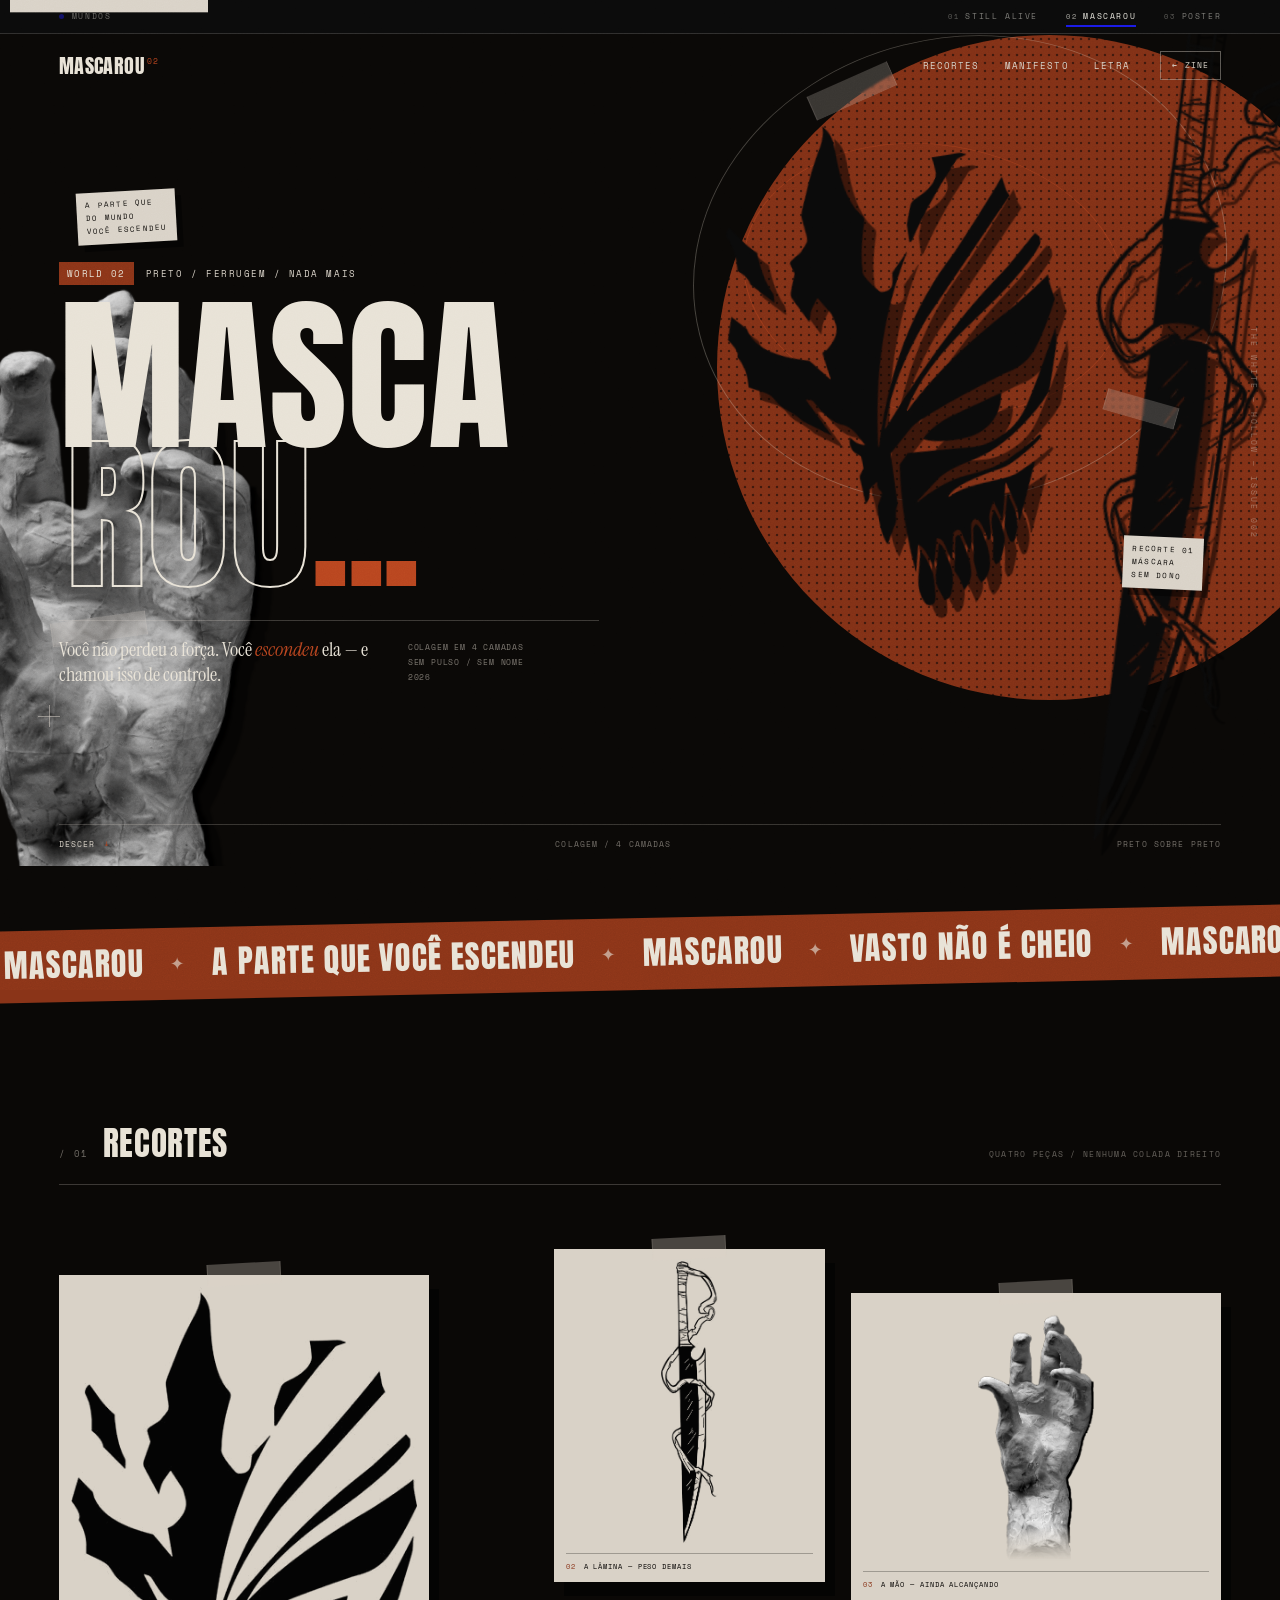
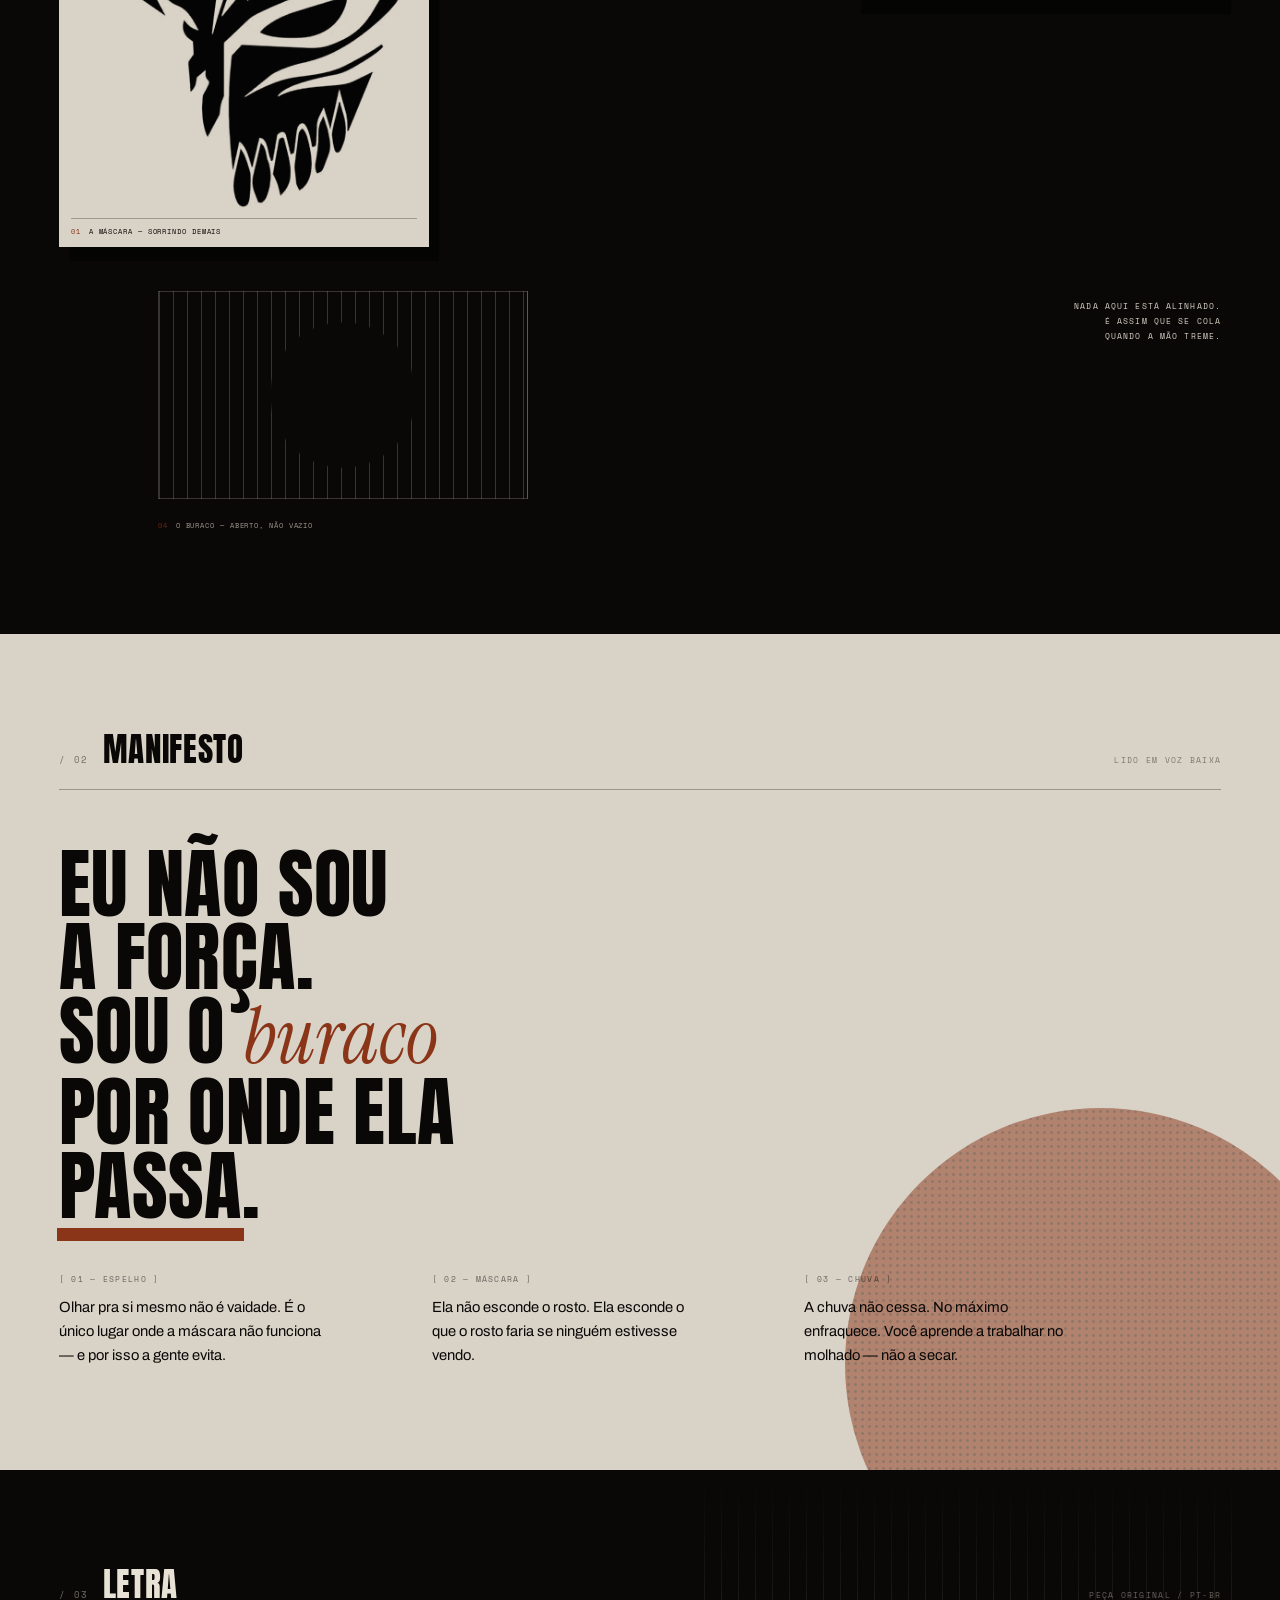
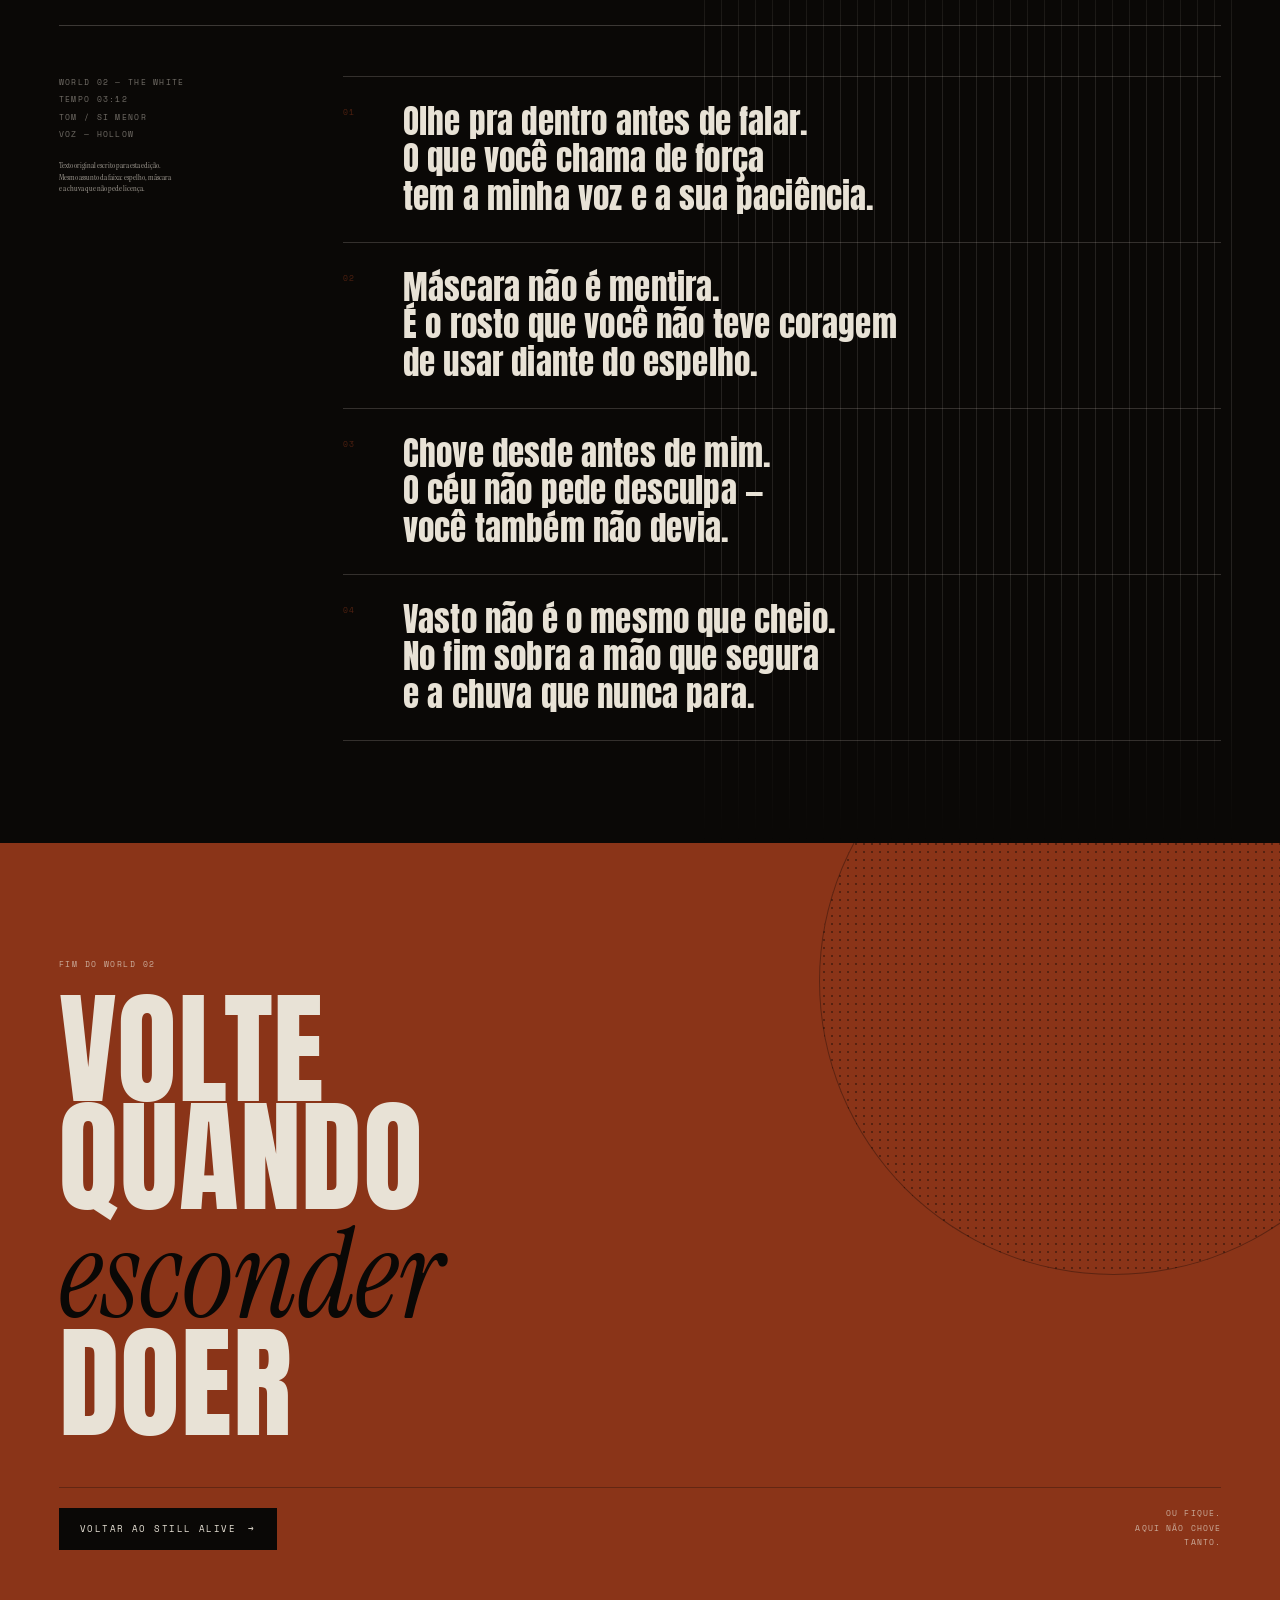
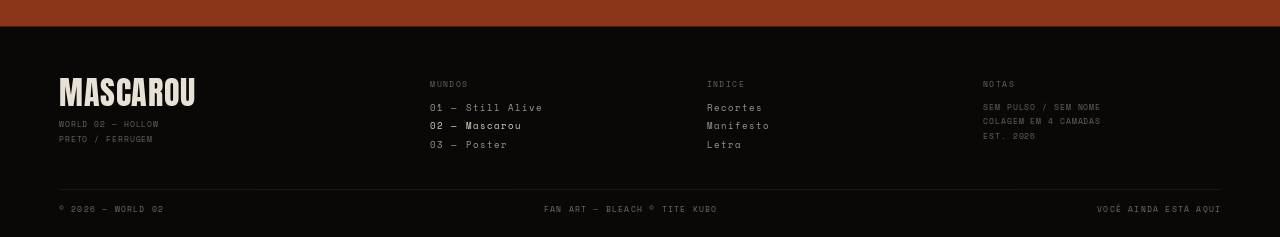
==== commit 3b55ba0c: "Rebuild world 02 as MASCAROU: black and rust collage layout" ====
--- a/still-alive/hollow/index.html
+++ b/still-alive/hollow/index.html
@@ -1,12 +1,12 @@
 <!DOCTYPE html>
-<html lang="en">
+<html lang="pt-BR">
 <head>
 <meta charset="utf-8">
 <meta name="viewport" content="width=device-width, initial-scale=1">
-<title>WHITE — World 02</title>
-<meta name="description" content="Seen this angel? A monochrome world of hollow masks, chains and one very large blade.">
-<meta name="theme-color" content="#f4f4f1">
-<link rel="icon" href="data:image/svg+xml,%3Csvg xmlns='http://www.w3.org/2000/svg' viewBox='0 0 100 100'%3E%3Crect width='100' height='100' fill='%23f4f4f1'/%3E%3Cpath d='M50 14c20 0 33 15 33 36S68 90 50 90 17 71 17 50 30 14 50 14Z' fill='%23fff' stroke='%23000' stroke-width='6'/%3E%3Ccircle cx='38' cy='46' r='7' fill='%23000'/%3E%3Ccircle cx='62' cy='46' r='7' fill='%23000'/%3E%3Cpath d='M34 64c10 6 22 6 32 0-4 12-12 18-16 18s-12-6-16-18Z' fill='%23000'/%3E%3C/svg%3E">
+<title>MASCAROU — World 02</title>
+<meta name="description" content="Colagem em preto e ferrugem: máscara, lâmina e a parte que do mundo você escondeu.">
+<meta name="theme-color" content="#0a0806">
+<link rel="icon" href="data:image/svg+xml,%3Csvg xmlns='http://www.w3.org/2000/svg' viewBox='0 0 100 100'%3E%3Crect width='100' height='100' fill='%230a0806'/%3E%3Ccircle cx='50' cy='50' r='34' fill='%238a3418'/%3E%3Ccircle cx='50' cy='50' r='13' fill='%230a0806'/%3E%3C/svg%3E">
 <link rel="preconnect" href="https://fonts.googleapis.com">
 <link rel="preconnect" href="https://fonts.gstatic.com" crossorigin>
 <link href="https://fonts.googleapis.com/css2?family=Anton&family=Archivo:ital,wght@0,400;0,600;0,700;0,900;1,400&family=Instrument+Serif:ital@0;1&family=Space+Mono:ital,wght@0,400;0,700;1,400&display=swap" rel="stylesheet">
@@ -16,259 +16,200 @@
 </head>
 <body>
 
-<nav class="worlds" aria-label="Worlds">
-  <span class="worlds__label">Worlds</span>
+<nav class="worlds" aria-label="Mundos">
+  <span class="worlds__label">Mundos</span>
   <span class="worlds__list">
     <a class="worlds__link" href="../index.html"><b>01</b>Still Alive</a>
-    <a class="worlds__link" href="index.html" aria-current="page"><b>02</b>Hollow</a>
+    <a class="worlds__link" href="index.html" aria-current="page"><b>02</b>Mascarou</a>
     <a class="worlds__link" href="../../poster-site/"><b>03</b>Poster</a>
   </span>
 </nav>
 
-<a class="skip-link" href="#main">SKIP TO CONTENT</a>
-<div class="noise" aria-hidden="true"></div>
+<a class="skip-link" href="#main">PULAR PARA O CONTEÚDO</a>
+<div class="grain" aria-hidden="true"></div>
 
 <header class="top" id="top">
-  <a class="top__brand" href="#top">WHITE<span class="top__num">02</span></a>
-  <p class="top__meta mono">A WORLD OF NOTHING</p>
-  <nav class="top__links" aria-label="Sections">
-    <a href="#mask">Mask</a>
-    <a href="#creed">Creed</a>
-    <a href="#artifacts">Artifacts</a>
-    <a href="#log">Log</a>
-    <a href="#song">Song</a>
+  <a class="top__brand" href="#top">MASCAROU<span class="top__num">02</span></a>
+  <nav class="top__links" aria-label="Seções">
+    <a href="#recortes">Recortes</a>
+    <a href="#manifesto">Manifesto</a>
+    <a href="#letra">Letra</a>
   </nav>
   <a class="top__back mono" href="../index.html">← ZINE</a>
 </header>
 
 <main id="main">
 
-  <section class="hero" id="mask">
-    <span class="drips" aria-hidden="true"></span>
-    <span class="hero__rule" aria-hidden="true"></span>
-
-    <div class="hero__grid">
-      <div class="hero__copy">
-        <p class="eyebrow mono"><span>WORLD 02</span> THE WHITE / HOLLOW</p>
-
-        <h1 class="title" aria-label="Seen this angel?">
-          <span class="title__line title__line--1">SEEN</span>
-          <span class="title__line title__line--2">THIS</span>
-          <span class="title__line title__line--3">ANGEL<i>?</i></span>
-        </h1>
-
-        <div class="hero__sub">
-          <p class="lede">Nothing answers back. That is the whole point of the white.</p>
-          <p class="mono hero__note">NO PULSE / NO NAME / NO CEILING<br>STILL STANDING ANYWAY</p>
-        </div>
-      </div>
-
-      <div class="hero__art" aria-hidden="true">
-        <span class="halo"></span>
-
-        <img class="blade" src="../assets/blade.png" alt="" width="129" height="632" loading="eager" decoding="async">
-
-        <img class="mask" src="../assets/mask.png" alt="" width="375" height="564" loading="eager" decoding="async">
-
-        <div class="tag tag--a mono">HOLLOW / 0.02</div>
-        <div class="tag tag--b mono">SEEN THIS<br>ANGEL?</div>
-        <span class="crosshair"></span>
-      </div>
-    </div>
+  <!-- HERO / COLAGEM ---------------------------------------------------- -->
+  <section class="hero">
+    <div class="collage" aria-hidden="true">
+      <span class="sun"></span>
+      <span class="ring"></span>
+      <span class="ring ring--2"></span>
+
+      <img class="cut cut--blade" src="../assets/blade.png" alt="" width="129" height="632">
+      <img class="cut cut--mask" src="../assets/mask.png" alt="" width="375" height="564">
+      <img class="cut cut--hand" src="../assets/hand-fade.png" alt="" width="518" height="1150">
+
+      <span class="tape tape--a"></span>
+      <span class="tape tape--b"></span>
+      <span class="tape tape--c"></span>
+
+      <span class="note note--a mono">RECORTE 01<br>MÁSCARA<br>SEM DONO</span>
+      <span class="note note--b mono">A PARTE QUE<br>DO MUNDO<br>VOCÊ ESCENDEU</span>
+
+      <span class="cross"></span>
+    </div>
+
+    <div class="hero__type">
+      <p class="eyebrow mono"><span>WORLD 02</span> PRETO / FERRUGEM / NADA MAIS</p>
+
+      <h1 class="mega" aria-label="Mascarou...">
+        <span class="mega__line">MASCA</span>
+        <span class="mega__line mega__line--out">ROU<i class="mega__dots">...</i></span>
+      </h1>
+
+      <div class="hero__sub">
+        <p class="lede">Você não perdeu a força. Você <em>escondeu</em> ela — e chamou isso de controle.</p>
+        <p class="mono hero__note">COLAGEM EM 4 CAMADAS<br>SEM PULSO / SEM NOME<br>2026</p>
+      </div>
+    </div>
+
+    <p class="side mono" aria-hidden="true">THE WHITE — HOLLOW — ISSUE 002</p>
 
     <div class="hero__foot mono">
-      <a class="scroll-cue" href="#creed"><span>DESCEND</span><span class="scroll-cue__arrow" aria-hidden="true">↓</span></a>
-      <p>MONOCHROME STUDY — NO. 002</p>
-      <p>WHITE ON WHITE</p>
-    </div>
-  </section>
-
-  <div class="strip-wrap" aria-hidden="true">
-    <div class="strip">
-      <div class="strip__track">
-      <span>NOTHING BUT WHITE</span><i>✦</i>
-      <span>EMPTY IS A COLOUR</span><i>✦</i>
-      <span>SEEN THIS ANGEL</span><i>✦</i>
-      <span>NO PULSE</span><i>✦</i>
-      <span>THE HOLE GOES THROUGH</span><i>✦</i>
-      <span>STILL STANDING</span><i>✦</i>
-      <span>NOTHING BUT WHITE</span><i>✦</i>
-      <span>EMPTY IS A COLOUR</span><i>✦</i>
-      <span>SEEN THIS ANGEL</span><i>✦</i>
-      <span>NO PULSE</span><i>✦</i>
-      <span>THE HOLE GOES THROUGH</span><i>✦</i>
-      <span>STILL STANDING</span><i>✦</i>
-      </div>
+      <a class="scroll-cue" href="#recortes"><span>DESCER</span><span class="scroll-cue__arrow" aria-hidden="true">↓</span></a>
+      <p>COLAGEM / 4 CAMADAS</p>
+      <p>PRETO SOBRE PRETO</p>
+    </div>
+  </section>
+
+  <!-- FAIXA ------------------------------------------------------------- -->
+  <div class="band" aria-hidden="true">
+    <div class="band__track">
+      <span>MASCAROU</span><i>✦</i>
+      <span>A PARTE QUE VOCÊ ESCENDEU</span><i>✦</i>
+      <span>MASCAROU</span><i>✦</i>
+      <span>VASTO NÃO É CHEIO</span><i>✦</i>
+      <span>MASCAROU</span><i>✦</i>
+      <span>A CHUVA NUNCA PARA</span><i>✦</i>
+      <span>MASCAROU</span><i>✦</i>
+      <span>A PARTE QUE VOCÊ ESCENDEU</span><i>✦</i>
+      <span>MASCAROU</span><i>✦</i>
+      <span>VASTO NÃO É CHEIO</span><i>✦</i>
+      <span>MASCAROU</span><i>✦</i>
+      <span>A CHUVA NUNCA PARA</span><i>✦</i>
     </div>
   </div>
 
-  <section class="creed" id="creed">
-    <div class="creed__inner">
+  <!-- RECORTES ---------------------------------------------------------- -->
+  <section class="recorte" id="recortes">
+    <header class="sec-head" data-reveal>
+      <span class="sec-num mono">/ 01</span>
+      <h2 class="sec-label">Recortes</h2>
+      <span class="sec-meta mono">QUATRO PEÇAS / NENHUMA COLADA DIREITO</span>
+    </header>
+
+    <div class="board">
+      <figure class="piece piece--mask" data-reveal>
+        <span class="piece__tape" aria-hidden="true"></span>
+        <img src="../assets/mask.png" alt="Máscara de hollow" width="375" height="564" loading="lazy" decoding="async">
+        <figcaption class="mono"><span>01</span> A MÁSCARA — SORRINDO DEMAIS</figcaption>
+      </figure>
+
+      <figure class="piece piece--blade" data-reveal style="--d:.08s">
+        <span class="piece__tape" aria-hidden="true"></span>
+        <img src="../assets/blade.png" alt="Lâmina enrolada" width="129" height="632" loading="lazy" decoding="async">
+        <figcaption class="mono"><span>02</span> A LÂMINA — PESO DEMAIS</figcaption>
+      </figure>
+
+      <figure class="piece piece--hand" data-reveal style="--d:.16s">
+        <span class="piece__tape" aria-hidden="true"></span>
+        <img src="../assets/hand-fade.png" alt="Mão de pedra alcançando" width="518" height="1150" loading="lazy" decoding="async">
+        <figcaption class="mono"><span>03</span> A MÃO — AINDA ALCANÇANDO</figcaption>
+      </figure>
+
+      <figure class="piece piece--hole" data-reveal style="--d:.24s">
+        <span class="piece__hole" aria-hidden="true"></span>
+        <figcaption class="mono"><span>04</span> O BURACO — ABERTO, NÃO VAZIO</figcaption>
+      </figure>
+
+      <p class="board__note mono" data-reveal style="--d:.3s">
+        NADA AQUI ESTÁ ALINHADO.<br>É ASSIM QUE SE COLA<br>QUANDO A MÃO TREME.
+      </p>
+    </div>
+  </section>
+
+  <!-- MANIFESTO --------------------------------------------------------- -->
+  <section class="manifesto" id="manifesto">
+    <div class="manifesto__inner">
+      <header class="sec-head sec-head--dark" data-reveal>
+        <span class="sec-num mono">/ 02</span>
+        <h2 class="sec-label">Manifesto</h2>
+        <span class="sec-meta mono">LIDO EM VOZ BAIXA</span>
+      </header>
+
+      <p class="statement" data-reveal>
+        Eu não sou<br>a força.<br>
+        Sou o <em>buraco</em><br>
+        por onde ela<br>
+        <span class="mark">passa</span>.
+      </p>
+
+      <div class="manifesto__cols">
+        <div data-reveal>
+          <p class="mono col-label">[ 01 — ESPELHO ]</p>
+          <p class="body">Olhar pra si mesmo não é vaidade. É o único lugar onde a máscara não funciona — e por isso a gente evita.</p>
+        </div>
+        <div data-reveal style="--d:.08s">
+          <p class="mono col-label">[ 02 — MÁSCARA ]</p>
+          <p class="body">Ela não esconde o rosto. Ela esconde o que o rosto faria se ninguém estivesse vendo.</p>
+        </div>
+        <div data-reveal style="--d:.16s">
+          <p class="mono col-label">[ 03 — CHUVA ]</p>
+          <p class="body">A chuva não cessa. No máximo enfraquece. Você aprende a trabalhar no molhado — não a secar.</p>
+        </div>
+      </div>
+    </div>
+  </section>
+
+  <!-- LETRA ------------------------------------------------------------- -->
+  <section class="letra" id="letra">
+    <div class="letra__inner">
       <header class="sec-head" data-reveal>
-        <span class="sec-num mono">/ 01</span>
-        <h2 class="sec-label">The Creed</h2>
-        <span class="sec-meta mono">PRINTED IN WHITE / PAGE 02</span>
+        <span class="sec-num mono">/ 03</span>
+        <h2 class="sec-label">Letra</h2>
+        <span class="sec-meta mono">PEÇA ORIGINAL / PT-BR</span>
       </header>
 
-      <p class="statement" data-reveal>
-        I stopped asking the mirror<br>
-        for a <em>reflection</em> and started<br>
-        asking it for <span class="mark">room</span>.
-      </p>
-
-      <div class="creed__grid">
-        <div class="creed__col" data-reveal>
-          <p class="mono col-label">[ 01 — THE HOLE ]</p>
-          <p class="body">There is a hole where the person used to be. Not a wound. A door. Everything loud falls through it, and what is left is white, and the white is not empty — it is <strong>unclaimed</strong>.</p>
-        </div>
-        <div class="creed__col" data-reveal style="--d:.1s">
-          <p class="mono col-label">[ 02 — THE MASK ]</p>
-          <p class="body">A face is a rumour you keep telling. So I keep a better one in my pocket: white, cracked, smiling with too many teeth. It never blinks first.</p>
-        </div>
-        <div class="creed__col" data-reveal style="--d:.2s">
-          <p class="mono col-label">[ 03 — THE BLADE ]</p>
-          <p class="body">One cut is a sentence. Mine is a paragraph. It is heavier than it looks, which is the only honest thing about it.</p>
-        </div>
-      </div>
-
-      <figure class="creed__figure" data-reveal aria-hidden="true">
-        <span class="creed__dotgrid"></span>
-        <span class="creed__hole"></span>
-        <span class="creed__caption mono">FIG. 02 — THE HOLE IS A DOOR</span>
-      </figure>
-    </div>
-  </section>
-
-  <section class="artifacts" id="artifacts">
-    <header class="sec-head" data-reveal>
-      <span class="sec-num mono">/ 02</span>
-      <h2 class="sec-label">Artifacts</h2>
-      <span class="sec-meta mono">THREE THINGS THAT SURVIVED</span>
-    </header>
-
-    <div class="art-grid">
-      <article class="art art--mask" data-reveal>
-        <header class="art__head mono"><span>ARTIFACT 01</span><span>WHITE</span></header>
-        <img class="art__mask" src="../assets/mask.png" alt="Bladed hollow mask" width="375" height="564" loading="lazy" decoding="async">
-        <h3 class="art__title">The Mask</h3>
-        <p class="art__text">Found face-down in the river. Still warm. Still smiling. Nobody claimed it, so I did.</p>
-        <footer class="art__foot mono"><span>+ 00 DEFENSE</span><span>NOT YOURS</span></footer>
-      </article>
-
-      <article class="art art--chain" data-reveal style="--d:.08s">
-        <header class="art__head mono"><span>ARTIFACT 02</span><span>RUST</span></header>
-        <svg class="art__chain" viewBox="0 0 240 240" aria-hidden="true">
-          <g fill="none" stroke="#0a0a0a" stroke-width="6">
-            <ellipse cx="60" cy="46" rx="20" ry="30" transform="rotate(-24 60 46)"/>
-            <ellipse cx="104" cy="86" rx="20" ry="30" transform="rotate(24 104 86)"/>
-            <ellipse cx="134" cy="140" rx="20" ry="30" transform="rotate(-24 134 140)"/>
-            <ellipse cx="138" cy="198" rx="20" ry="30" transform="rotate(24 138 198)"/>
-          </g>
-          <path d="M60 46c-22 4-36-10-36-32" stroke="#0a0a0a" stroke-width="6" fill="none"/>
-        </svg>
-        <h3 class="art__title">The Chain</h3>
-        <p class="art__text">Every link is a promise someone broke. It is long enough to reach the bottom of me.</p>
-        <footer class="art__foot mono"><span>∞ RANGE</span><span>BINDING</span></footer>
-      </article>
-
-      <article class="art art--blade" data-reveal style="--d:.16s">
-        <header class="art__head mono"><span>ARTIFACT 03</span><span>WEIGHT</span></header>
-        <img class="art__blade" src="../assets/blade.png" alt="Wrapped cleaver blade" width="129" height="632" loading="lazy" decoding="async">
-        <h3 class="art__title">The Blade</h3>
-        <p class="art__text">You do not swing it. You negotiate with it, and then you apologise to the room.</p>
-        <footer class="art__foot mono"><span>+ 99 REACH</span><span>HEAVY</span></footer>
-      </article>
-    </div>
-  </section>
-
-  <section class="log" id="log">
-    <header class="sec-head" data-reveal>
-      <span class="sec-num mono">/ 03</span>
-      <h2 class="sec-label">Field Log</h2>
-      <span class="sec-meta mono">FIVE ENTRIES / NONE CLOSED</span>
-    </header>
-
-    <ol class="log__list">
-      <li data-reveal>
-        <span class="log__num mono">001</span>
-        <span class="log__title">The mirror blinked</span>
-        <span class="log__meta mono">WHITE OUT</span>
-        <span class="log__arrow" aria-hidden="true">↗</span>
-      </li>
-      <li data-reveal style="--d:.06s">
-        <span class="log__num mono">002</span>
-        <span class="log__title">Teeth, but make it polite</span>
-        <span class="log__meta mono">MASK ON</span>
-        <span class="log__arrow" aria-hidden="true">↗</span>
-      </li>
-      <li data-reveal style="--d:.12s">
-        <span class="log__num mono">003</span>
-        <span class="log__title">A door with no building</span>
-        <span class="log__meta mono">OPEN</span>
-        <span class="log__arrow" aria-hidden="true">↗</span>
-      </li>
-      <li data-reveal style="--d:.18s">
-        <span class="log__num mono">004</span>
-        <span class="log__title">The blade asked for a raise</span>
-        <span class="log__meta mono">DENIED</span>
-        <span class="log__arrow" aria-hidden="true">↗</span>
-      </li>
-      <li data-reveal style="--d:.24s">
-        <span class="log__num mono">005</span>
-        <span class="log__title">Nothing answered. Good.</span>
-        <span class="log__meta mono">PEACE</span>
-        <span class="log__arrow" aria-hidden="true">↗</span>
-      </li>
-    </ol>
-  </section>
-
-  <section class="song" id="song">
-    <div class="song__inner">
-      <header class="sec-head" data-reveal>
-        <span class="sec-num mono">/ 04</span>
-        <h2 class="sec-label">Lyric Sheet</h2>
-        <span class="sec-meta mono">TRACK 02 — MASCAROU / PT-BR</span>
-      </header>
-
-      <div class="song__grid">
-        <aside class="song__meta" data-reveal>
+      <div class="letra__grid">
+        <aside class="letra__meta" data-reveal>
           <p class="mono">WORLD 02 — THE WHITE</p>
           <p class="mono">TEMPO 03:12</p>
-          <p class="mono">KEY / B MINOR</p>
-          <p class="mono">VOICE — HOLLOW</p>
-          <p class="song__note">A letra abaixo é uma peça original escrita para esta edição. O tema é o mesmo da faixa: espelho, máscara e a chuva que não pede licença.</p>
+          <p class="mono">TOM / SI MENOR</p>
+          <p class="mono">VOZ — HOLLOW</p>
+          <p class="letra__note">Texto original escrito para esta edição. Mesmo assunto da faixa: espelho, máscara e a chuva que não pede licença.</p>
         </aside>
 
-        <div class="song__verses" data-reveal>
-          <p class="verse">
-            <span class="verse__num mono">01</span>
-            <span>Olhe pra dentro antes de falar.<br>O que você chama de força<br>tem a sua voz e a minha paciência.</span>
-          </p>
-          <p class="verse">
-            <span class="verse__num mono">02</span>
-            <span>Máscara não é mentira.<br>É o rosto que você não teve coragem<br>de usar diante do espelho.</span>
-          </p>
-          <p class="verse">
-            <span class="verse__num mono">03</span>
-            <span>Chove desde antes de mim.<br>O céu não pede desculpa —<br>você também não devia.</span>
-          </p>
-          <p class="verse">
-            <span class="verse__num mono">04</span>
-            <span>Vasto não é o mesmo que cheio.<br>No fim sobra a mão que segura<br>e a chuva que nunca para.</span>
-          </p>
-        </div>
-      </div>
-    </div>
-  </section>
-
-  <section class="outro">
-    <span class="outro__halftone" aria-hidden="true"></span>
-    <div class="outro__inner">
-      <p class="mono outro__label">END OF WORLD 02</p>
-      <h2 class="outro__title">COME BACK<br>WHEN YOU'RE<br><em>empty</em></h2>
-      <div class="outro__row">
-        <a class="outro__cta" href="../index.html">RETURN TO STILL ALIVE <span aria-hidden="true">→</span></a>
-        <p class="mono outro__note">OR STAY HERE.<br>IT'S QUIET.</p>
+        <div class="letra__verses" data-reveal>
+          <p class="verse"><span class="verse__num mono">01</span><span>Olhe pra dentro antes de falar.<br>O que você chama de força<br>tem a minha voz e a sua paciência.</span></p>
+          <p class="verse"><span class="verse__num mono">02</span><span>Máscara não é mentira.<br>É o rosto que você não teve coragem<br>de usar diante do espelho.</span></p>
+          <p class="verse"><span class="verse__num mono">03</span><span>Chove desde antes de mim.<br>O céu não pede desculpa —<br>você também não devia.</span></p>
+          <p class="verse"><span class="verse__num mono">04</span><span>Vasto não é o mesmo que cheio.<br>No fim sobra a mão que segura<br>e a chuva que nunca para.</span></p>
+        </div>
+      </div>
+    </div>
+  </section>
+
+  <!-- FIM --------------------------------------------------------------- -->
+  <section class="fim">
+    <span class="fim__disc" aria-hidden="true"></span>
+    <div class="fim__inner">
+      <p class="mono fim__label">FIM DO WORLD 02</p>
+      <h2 class="fim__title">VOLTE<br>QUANDO<br><em>esconder</em><br>DOER</h2>
+      <div class="fim__row">
+        <a class="fim__cta" href="../index.html">VOLTAR AO STILL ALIVE <span aria-hidden="true">→</span></a>
+        <p class="mono fim__note">OU FIQUE.<br>AQUI NÃO CHOVE<br>TANTO.</p>
       </div>
     </div>
   </section>
@@ -278,35 +219,33 @@
 <footer class="foot">
   <div class="foot__row">
     <div class="foot__col">
-      <p class="foot__logo">WHITE</p>
-      <p class="mono foot__small">WORLD 02 — HOLLOW<br>A STUDY IN NOTHING</p>
-    </div>
-    <div class="foot__col">
-      <p class="mono foot__label">WORLDS</p>
+      <p class="foot__logo">MASCAROU</p>
+      <p class="mono foot__small">WORLD 02 — HOLLOW<br>PRETO / FERRUGEM</p>
+    </div>
+    <div class="foot__col">
+      <p class="mono foot__label">MUNDOS</p>
       <a class="mono" href="../index.html">01 — Still Alive</a>
-      <a class="mono" href="index.html" aria-current="page">02 — Hollow</a>
+      <a class="mono" href="index.html" aria-current="page">02 — Mascarou</a>
       <a class="mono" href="../../poster-site/">03 — Poster</a>
     </div>
     <div class="foot__col">
-      <p class="mono foot__label">INDEX</p>
-      <a class="mono" href="#mask">Mask</a>
-      <a class="mono" href="#creed">Creed</a>
-      <a class="mono" href="#artifacts">Artifacts</a>
-      <a class="mono" href="#log">Log</a>
-      <a class="mono" href="#song">Song</a>
-    </div>
-    <div class="foot__col">
-      <p class="mono foot__label">NOTES</p>
-      <p class="mono foot__small">NO PULSE / NO NAME<br>WHITE ON WHITE<br>EST. 2026</p>
+      <p class="mono foot__label">ÍNDICE</p>
+      <a class="mono" href="#recortes">Recortes</a>
+      <a class="mono" href="#manifesto">Manifesto</a>
+      <a class="mono" href="#letra">Letra</a>
+    </div>
+    <div class="foot__col">
+      <p class="mono foot__label">NOTAS</p>
+      <p class="mono foot__small">SEM PULSO / SEM NOME<br>COLAGEM EM 4 CAMADAS<br>EST. 2026</p>
     </div>
   </div>
   <div class="foot__base mono">
     <span>© 2026 — WORLD 02</span>
     <span>FAN ART — BLEACH © TITE KUBO</span>
-    <span>YOU ARE STILL HERE</span>
+    <span>VOCÊ AINDA ESTÁ AQUI</span>
   </div>
 </footer>
 
 <script src="main.js"></script>
 </body>
-</html>
+</html>
--- a/still-alive/hollow/styles.css
+++ b/still-alive/hollow/styles.css
@@ -1,15 +1,17 @@
 /* ==========================================================================
-   WHITE — World 02
-   A monochrome study: hollow masks, chains, one very large blade.
+   MASCAROU — World 02
+   Colagem em preto e ferrugem. Papel rasgado, fita, recortes tortos.
    ========================================================================== */
 
 :root {
-  --white: #f4f4f1;
-  --card: #ffffff;
-  --ink: #0a0a0a;
-  --blue: #1a1ae6;
-  --gray: #d7d7d1;
-  --gray-2: #b9b9b2;
+  --ink: #0a0806;
+  --ink-2: #14100d;
+  --rust: #8a3418;
+  --rust-2: #b8451f;
+  --rust-3: #55271a;
+  --paper: #d9d2c7;
+  --paper-2: #e8e2d6;
+  --gray: #6b6560;
   --display: "Anton", "Archivo", Impact, sans-serif;
   --sans: "Archivo", "Helvetica Neue", Helvetica, Arial, sans-serif;
   --serif: "Instrument Serif", "Times New Roman", Times, serif;
@@ -29,8 +31,8 @@
 
 body {
   margin: 0;
-  background: var(--white);
-  color: var(--ink);
+  background: var(--ink);
+  color: var(--paper);
   font-family: var(--sans);
   font-size: 16px;
   line-height: 1.55;
@@ -39,16 +41,13 @@
   text-rendering: optimizeLegibility;
 }
 
-::selection { background: var(--ink); color: var(--white); }
+::selection { background: var(--rust); color: var(--paper-2); }
 
 img, svg { display: block; }
+img { max-width: 100%; }
 a { color: inherit; }
-button { font: inherit; }
-
-:focus-visible {
-  outline: 2px solid var(--blue);
-  outline-offset: 4px;
-}
+
+:focus-visible { outline: 2px solid var(--rust-2); outline-offset: 4px; }
 
 .mono { font-family: var(--mono); }
 
@@ -58,8 +57,8 @@
   left: 10px;
   z-index: 1000;
   padding: 10px 14px;
-  background: var(--ink);
-  color: var(--white);
+  background: var(--paper);
+  color: var(--ink);
   font-family: var(--mono);
   font-size: 11px;
   letter-spacing: .1em;
@@ -69,16 +68,16 @@
 }
 .skip-link:focus { transform: none; }
 
-/* Paper noise ------------------------------------------------------------- */
-.noise {
+/* Grain ------------------------------------------------------------------- */
+.grain {
   position: fixed;
   inset: -10%;
   z-index: 9000;
   pointer-events: none;
-  opacity: .38;
-  mix-blend-mode: multiply;
-  background-image: url("data:image/svg+xml,%3Csvg xmlns='http://www.w3.org/2000/svg' width='160' height='160'%3E%3Cfilter id='n'%3E%3CfeTurbulence type='fractalNoise' baseFrequency='.9' numOctaves='3' stitchTiles='stitch'/%3E%3CfeColorMatrix type='saturate' values='0'/%3E%3C/filter%3E%3Crect width='160' height='160' filter='url(%23n)' opacity='.28'/%3E%3C/svg%3E");
-  background-size: 160px 160px;
+  opacity: .42;
+  mix-blend-mode: overlay;
+  background-image: url("data:image/svg+xml,%3Csvg xmlns='http://www.w3.org/2000/svg' width='180' height='180'%3E%3Cfilter id='n'%3E%3CfeTurbulence type='fractalNoise' baseFrequency='.85' numOctaves='3' stitchTiles='stitch'/%3E%3CfeColorMatrix type='saturate' values='0'/%3E%3C/filter%3E%3Crect width='180' height='180' filter='url(%23n)' opacity='.35'/%3E%3C/svg%3E");
+  background-size: 180px 180px;
 }
 
 /* Header ------------------------------------------------------------------ */
@@ -97,34 +96,28 @@
   transition: background .3s linear, border-color .3s linear;
 }
 .top.is-scrolled {
-  background: rgba(244, 244, 241, .9);
+  background: rgba(10, 8, 6, .86);
   -webkit-backdrop-filter: blur(10px);
   backdrop-filter: blur(10px);
-  border-color: rgba(10, 10, 10, .16);
+  border-color: rgba(217, 210, 199, .16);
 }
 .top__brand {
   display: inline-flex;
   align-items: flex-start;
   gap: 3px;
   font-family: var(--display);
-  font-size: 22px;
-  letter-spacing: .01em;
+  font-size: 20px;
+  letter-spacing: .02em;
   line-height: 1;
   text-decoration: none;
+  color: var(--paper-2);
 }
 .top__num {
   font-family: var(--mono);
   font-size: 8px;
   letter-spacing: .1em;
-  color: var(--blue);
+  color: var(--rust-2);
   margin-top: 1px;
-}
-.top__meta {
-  margin: 0;
-  font-size: 8px;
-  letter-spacing: .16em;
-  opacity: .5;
-  white-space: nowrap;
 }
 .top__links {
   display: flex;
@@ -150,24 +143,23 @@
   right: 0;
   bottom: 0;
   height: 1px;
-  background: var(--ink);
+  background: var(--rust-2);
   transform: scaleX(0);
   transform-origin: left;
   transition: transform .3s var(--ease);
 }
 .top__links a:hover::after,
 .top__links a:focus-visible::after,
-.top__back:hover::after,
-.top__back:focus-visible::after { transform: scaleX(1); }
+.top__back:hover::after { transform: scaleX(1); }
 .top__back {
   padding: 7px 11px;
-  border: 1px solid var(--ink);
+  border: 1px solid rgba(217, 210, 199, .4);
   font-size: 8px;
   letter-spacing: .14em;
   transition: background .2s linear, color .2s linear;
 }
 .top__back::after { display: none; }
-.top__back:hover { background: var(--ink); color: var(--white); }
+.top__back:hover { background: var(--paper); color: var(--ink); }
 
 /* Hero -------------------------------------------------------------------- */
 .hero {
@@ -175,206 +167,234 @@
   display: flex;
   flex-direction: column;
   min-height: calc(100svh - var(--worlds-h, 0px));
-  padding: calc(96px + var(--worlds-h, 0px)) var(--pad) 0;
+  padding: calc(92px + var(--worlds-h, 0px)) var(--pad) 0;
   overflow: hidden;
-}
-
-.drips {
-  position: absolute;
+  isolation: isolate;
+}
+
+/* --- camadas da colagem --- */
+.collage {
+  position: absolute;
+  inset: 0;
+  z-index: 0;
+  pointer-events: none;
+}
+
+.sun {
+  position: absolute;
+  right: -8%;
+  top: 4%;
+  width: 52%;
+  aspect-ratio: 1;
+  border-radius: 50%;
+  background: var(--rust);
+  background-image: radial-gradient(rgba(10, 8, 6, .55) 1.4px, transparent 1.6px);
+  background-size: 8px 8px;
+  opacity: .92;
+  transform: translate(calc(var(--mx, 0) * 10px), calc(var(--my, 0) * 8px));
+  transition: transform .5s ease-out;
+}
+
+.ring {
+  position: absolute;
+  right: 4%;
   top: 0;
-  right: 0;
   width: 42%;
-  height: 46%;
-  pointer-events: none;
-  background:
-    repeating-linear-gradient(90deg, var(--ink) 0 1.5px, transparent 1.5px 22px),
-    repeating-linear-gradient(90deg, var(--ink) 0 3px, transparent 3px 61px);
-  background-size: 22px 100%, 61px 100%;
-  -webkit-mask-image: linear-gradient(to bottom, #000 0 34%, rgba(0,0,0,.35) 62%, transparent 96%);
-  mask-image: linear-gradient(to bottom, #000 0 34%, rgba(0,0,0,.35) 62%, transparent 96%);
-  opacity: .18;
-}
-
-.hero__rule {
-  position: absolute;
-  left: 0;
-  top: calc(64px + var(--worlds-h, 0px));
-  bottom: 0;
-  width: 1px;
-  background: rgba(10, 10, 10, .14);
-}
-
-.hero__grid {
-  position: relative;
+  aspect-ratio: 1;
+  border: 1px solid rgba(217, 210, 199, .28);
+  border-radius: 50%;
+  transform: rotate(-14deg) scaleY(.86);
+}
+.ring--2 {
+  right: 12%;
+  top: 10%;
+  width: 30%;
+  border-color: rgba(184, 69, 31, .45);
+  transform: rotate(9deg) scaleY(.7);
+}
+
+.cut {
+  position: absolute;
+  object-fit: contain;
+  filter: drop-shadow(10px 14px 0 rgba(0, 0, 0, .55));
+}
+.cut--blade {
+  right: 1%;
+  top: -6%;
+  height: 104%;
+  width: auto;
+  transform: rotate(8deg) translate(calc(var(--mx, 0) * 16px), calc(var(--my, 0) * 12px));
+  transition: transform .5s ease-out;
   z-index: 2;
+}
+.cut--mask {
+  right: 17%;
+  top: 13%;
+  width: min(330px, 30%);
+  height: auto;
+  transform: rotate(-8deg) translate(calc(var(--mx, 0) * -14px), calc(var(--my, 0) * -10px));
+  transition: transform .5s ease-out;
+  z-index: 3;
+}
+.cut--hand {
+  left: -7%;
+  bottom: -22%;
+  height: 92%;
+  width: auto;
+  transform: rotate(-4deg);
+  z-index: 1;
+  opacity: .9;
+}
+
+/* papéis rasgados onde os recortes ficam colados */
+.cut--mask,
+.cut--blade {
+  padding: 0;
+}
+
+.tape {
+  position: absolute;
+  z-index: 5;
+  background: rgba(217, 210, 199, .22);
+  border-left: 1px solid rgba(217, 210, 199, .12);
+  border-right: 1px solid rgba(217, 210, 199, .12);
+  backdrop-filter: blur(1px);
+}
+.tape--a { right: 30%; top: 9%; width: 88px; height: 26px; transform: rotate(-24deg); }
+.tape--b { right: 8%; top: 46%; width: 74px; height: 22px; transform: rotate(16deg); }
+.tape--c { left: 4%; bottom: 26%; width: 96px; height: 24px; transform: rotate(-8deg); }
+
+.note {
+  position: absolute;
+  z-index: 6;
+  font-size: 7.5px;
+  line-height: 1.7;
+  letter-spacing: .16em;
+  padding: 7px 9px;
+  background: var(--paper);
+  color: var(--ink);
+  box-shadow: 6px 7px 0 rgba(0, 0, 0, .5);
+}
+.note--a { right: 6%; top: 62%; transform: rotate(2.4deg); }
+.note--b { left: 6%; top: 22%; transform: rotate(-3.2deg); }
+
+.cross {
+  position: absolute;
+  left: 3%;
+  bottom: 16%;
+  width: 22px;
+  height: 22px;
+  z-index: 6;
+}
+.cross::before,
+.cross::after {
+  content: "";
+  position: absolute;
+  background: var(--paper);
+  opacity: .5;
+}
+.cross::before { left: 50%; top: 0; bottom: 0; width: 1px; }
+.cross::after { top: 50%; left: 0; right: 0; height: 1px; }
+
+/* --- tipografia --- */
+.hero__type {
+  position: relative;
+  z-index: 7;
   flex: 1;
-  display: grid;
-  grid-template-columns: repeat(12, 1fr);
-  gap: clamp(16px, 2vw, 32px);
-  align-items: center;
+  display: flex;
+  flex-direction: column;
+  justify-content: center;
+  max-width: var(--max);
   width: 100%;
-  max-width: var(--max);
   margin: 0 auto;
-  padding: clamp(10px, 2vw, 24px) 0;
-}
-
-.hero__copy { grid-column: 1 / 7; }
+  padding: clamp(10px, 2vw, 28px) 0;
+}
 
 .eyebrow {
   display: flex;
   align-items: center;
   gap: 12px;
-  margin: 0 0 clamp(12px, 2vw, 24px);
+  margin: 0 0 clamp(12px, 2vw, 22px);
   font-size: 8.5px;
   letter-spacing: .18em;
   text-transform: uppercase;
+  color: var(--paper);
 }
 .eyebrow span {
   padding: 5px 8px;
-  background: var(--ink);
-  color: var(--white);
+  background: var(--rust);
+  color: var(--paper-2);
   letter-spacing: .16em;
 }
 
-.title {
+.mega {
   margin: 0;
   font-family: var(--display);
-  font-size: clamp(3.2rem, 10.2vw, 9rem);
   font-weight: 400;
-  line-height: .95;
+  font-size: clamp(3.4rem, 13.2vw, 12.5rem);
+  line-height: .82;
   letter-spacing: .005em;
   text-transform: uppercase;
-  font-weight: 400;
-}
-.title__line { display: block; }
-.title__line--2 {
-  padding-left: .06em;
-}
-.title__line--3 {
+  color: var(--paper-2);
+}
+.mega__line { display: block; }
+.mega__line--out {
   color: transparent;
-  -webkit-text-stroke: 2.5px var(--ink);
-  padding-left: .02em;
-}
-.title__line--3 i {
+  -webkit-text-stroke: 2px var(--paper-2);
+  padding-left: .04em;
+}
+@supports not (-webkit-text-stroke: 1px black) {
+  .mega__line--out { color: var(--paper-2); }
+}
+.mega__dots {
   font-style: normal;
-  color: var(--blue);
+  color: var(--rust-2);
   -webkit-text-stroke: 0;
-  margin-left: -.06em;
-}
-@supports not (-webkit-text-stroke: 1px black) {
-  .title__line--3 { color: var(--ink); }
+  letter-spacing: -.02em;
 }
 
 .hero__sub {
   display: grid;
-  grid-template-columns: minmax(0, 1fr) minmax(0, .72fr);
+  grid-template-columns: minmax(0, 1fr) minmax(0, .6fr);
   gap: clamp(16px, 2.4vw, 34px);
-  margin-top: clamp(20px, 3vw, 40px);
+  margin-top: clamp(18px, 3vw, 36px);
   padding-top: 16px;
-  border-top: 1px solid rgba(10, 10, 10, .22);
-  max-width: 560px;
+  border-top: 1px solid rgba(217, 210, 199, .24);
+  max-width: 540px;
 }
 .lede {
   margin: 0;
   font-family: var(--serif);
-  font-size: clamp(1.15rem, 1.6vw, 1.45rem);
-  line-height: 1.24;
-}
+  font-size: clamp(1.1rem, 1.55vw, 1.4rem);
+  line-height: 1.26;
+  color: var(--paper-2);
+}
+.lede em { color: var(--rust-2); }
 .hero__note {
   margin: 0;
   font-size: 8px;
-  line-height: 1.8;
+  line-height: 1.85;
   letter-spacing: .1em;
-  opacity: .62;
+  opacity: .55;
   padding-top: 3px;
 }
 
-/* Hero art ---------------------------------------------------------------- */
-.hero__art {
-  position: relative;
-  grid-column: 7 / 13;
-  align-self: stretch;
-  min-height: clamp(420px, 62vh, 620px);
-}
-
-.halo {
-  position: absolute;
-  right: -6%;
-  top: 4%;
-  width: 78%;
-  aspect-ratio: 1;
-  border-radius: 50%;
-  background-image: radial-gradient(var(--ink) 1.1px, transparent 1.3px);
-  background-size: 7px 7px;
-  opacity: .22;
-}
-
-.blade {
-  position: absolute;
-  right: 0;
-  top: -6%;
-  height: 108%;
-  width: auto;
-  transform: rotate(9deg) translate(calc(var(--mx, 0) * 14px), calc(var(--my, 0) * 10px));
-  transition: transform .4s ease-out;
-  z-index: 1;
-  object-fit: contain;
-  pointer-events: none;
-}
-
-.mask {
-  position: absolute;
-  right: 16%;
-  top: 9%;
-  width: min(380px, 64%);
-  height: auto;
-  z-index: 2;
-  transform: rotate(-7deg) translate(calc(var(--mx, 0) * -12px), calc(var(--my, 0) * -9px));
-  transition: transform .4s ease-out;
-  filter: drop-shadow(7px 9px 0 rgba(10, 10, 10, .06));
-}
-.tag {
-  position: absolute;
-  z-index: 3;
+.side {
+  position: absolute;
+  right: calc(var(--pad) * .35);
+  top: 50%;
+  z-index: 6;
+  margin: 0;
   font-size: 7.5px;
-  letter-spacing: .16em;
-  line-height: 1.7;
-}
-.tag--a {
-  left: 13%;
-  top: 21%;
-  padding: 6px 9px;
-  border: 1px solid var(--ink);
-  background: var(--white);
-}
-.tag--b {
-  right: 2%;
-  bottom: 8%;
-  color: var(--blue);
-  transform: rotate(-3deg);
-  text-align: right;
-}
-
-.crosshair {
-  position: absolute;
-  left: 6%;
-  top: 34%;
-  width: 26px;
-  height: 26px;
-  z-index: 3;
-}
-.crosshair::before,
-.crosshair::after {
-  content: "";
-  position: absolute;
-  background: var(--ink);
-}
-.crosshair::before { left: 50%; top: 0; bottom: 0; width: 1px; }
-.crosshair::after { top: 50%; left: 0; right: 0; height: 1px; }
+  letter-spacing: .28em;
+  writing-mode: vertical-rl;
+  transform: translateY(-50%);
+  opacity: .4;
+}
 
 .hero__foot {
   position: relative;
-  z-index: 3;
+  z-index: 7;
   display: flex;
   align-items: center;
   justify-content: space-between;
@@ -383,11 +403,11 @@
   max-width: var(--max);
   margin: 0 auto;
   padding: 13px 0 16px;
-  border-top: 1px solid rgba(10, 10, 10, .22);
+  border-top: 1px solid rgba(217, 210, 199, .22);
   font-size: 8px;
   letter-spacing: .14em;
 }
-.hero__foot p { margin: 0; opacity: .6; }
+.hero__foot p { margin: 0; opacity: .5; }
 .scroll-cue {
   display: flex;
   align-items: center;
@@ -396,103 +416,215 @@
   letter-spacing: .14em;
 }
 .scroll-cue__arrow {
-  color: var(--blue);
+  color: var(--rust-2);
   animation: bob 1.9s ease-in-out infinite;
 }
 @keyframes bob { 50% { transform: translateY(4px); } }
 
-/* Black strip ------------------------------------------------------------- */
-.strip-wrap {
+/* Faixa ------------------------------------------------------------------- */
+.band {
   position: relative;
   z-index: 4;
   overflow: hidden;
-  margin: clamp(20px, 3.4vw, 40px) 0;
-  padding: 18px 0;
-}
-.strip {
-  position: relative;
-  overflow: hidden;
-  padding: 12px 0;
-  background: var(--ink);
-  color: var(--white);
-  transform: rotate(-1.1deg);
+  padding: 16px 0;
+  margin: clamp(18px, 3vw, 36px) 0;
+}
+.band__track {
+  display: flex;
+  align-items: center;
+  gap: 26px;
+  width: max-content;
+  padding-left: 26px;
+  animation: band 46s linear infinite;
+  background: var(--rust);
+  color: var(--paper-2);
+  font-family: var(--display);
+  font-size: clamp(1.3rem, 2.5vw, 2.2rem);
+  letter-spacing: .03em;
+  text-transform: uppercase;
+  white-space: nowrap;
+  padding-top: 10px;
+  padding-bottom: 12px;
+  transform: rotate(-1.2deg);
   width: calc(100% + 44px);
   margin-left: -22px;
 }
-.strip__track {
-  display: flex;
-  align-items: center;
-  gap: 28px;
-  width: max-content;
-  animation: strip 44s linear infinite;
-  font-family: var(--display);
-  font-size: clamp(1.4rem, 2.6vw, 2.3rem);
-  letter-spacing: .02em;
-  text-transform: uppercase;
-  white-space: nowrap;
-  padding-left: 28px;
-}
-.strip__track i {
-  font-style: normal;
-  font-size: .6em;
-  opacity: .55;
-}
-@keyframes strip {
-  to { transform: translateX(-50%); }
-}
-
-/* Section furniture ------------------------------------------------------- */
+.band__track i { font-style: normal; font-size: .55em; opacity: .6; }
+@keyframes band { to { transform: translateX(-50%) rotate(-1.2deg); } }
+
+/* Cabeçalho de seção ------------------------------------------------------ */
 .sec-head {
   display: flex;
   align-items: baseline;
   gap: 14px;
   padding-bottom: 14px;
-  border-bottom: 1px solid rgba(10, 10, 10, .25);
-}
-.sec-num {
-  font-size: 9px;
-  letter-spacing: .16em;
-  opacity: .55;
-}
+  border-bottom: 1px solid rgba(217, 210, 199, .24);
+}
+.sec-num { font-size: 9px; letter-spacing: .16em; opacity: .5; }
 .sec-label {
   margin: 0;
   font-family: var(--display);
+  font-weight: 400;
   font-size: clamp(1.5rem, 2.6vw, 2.2rem);
-  font-weight: 400;
   text-transform: uppercase;
-  letter-spacing: .01em;
+  letter-spacing: .02em;
+  color: var(--paper-2);
 }
 .sec-meta {
   margin-left: auto;
   font-size: 8px;
   letter-spacing: .16em;
+  opacity: .45;
+  text-align: right;
+}
+.sec-head--dark { border-color: rgba(10, 8, 6, .3); }
+.sec-head--dark .sec-label { color: var(--ink); }
+
+/* Recortes ---------------------------------------------------------------- */
+.recorte {
+  position: relative;
+  padding: clamp(40px, 6vw, 84px) var(--pad) clamp(56px, 8vw, 110px);
+}
+.recorte .sec-head { max-width: var(--max); margin: 0 auto; }
+
+.board {
+  position: relative;
+  max-width: var(--max);
+  margin: clamp(30px, 5vw, 64px) auto 0;
+  display: grid;
+  grid-template-columns: repeat(12, 1fr);
+  gap: clamp(14px, 2vw, 26px);
+  align-items: start;
+}
+
+.piece {
+  position: relative;
+  margin: 0;
+  padding: 12px 12px 10px;
+  background: var(--paper);
+  color: var(--ink);
+  box-shadow: 10px 14px 0 rgba(0, 0, 0, .55);
+  transition: transform .4s var(--ease), box-shadow .4s var(--ease);
+}
+.piece img {
+  width: 100%;
+  height: auto;
+  filter: contrast(1.05);
+}
+.piece figcaption {
+  display: flex;
+  gap: 8px;
+  margin-top: 10px;
+  padding-top: 8px;
+  border-top: 1px solid rgba(10, 8, 6, .28);
+  font-size: 7px;
+  letter-spacing: .13em;
+  line-height: 1.5;
+}
+.piece figcaption span { color: var(--rust); }
+
+.piece__tape {
+  position: absolute;
+  top: -12px;
+  left: 50%;
+  width: 74px;
+  height: 22px;
+  transform: translateX(-50%) rotate(-3deg);
+  background: rgba(217, 210, 199, .3);
+  border-left: 1px solid rgba(217, 210, 199, .14);
+  border-right: 1px solid rgba(217, 210, 199, .14);
+}
+
+.piece--mask { grid-column: 1 / 5; transform: rotate(-3.4deg); margin-top: 26px; }
+.piece--blade { grid-column: 6 / 9; transform: rotate(2.6deg); }
+.piece--blade img { height: clamp(200px, 22vw, 300px); object-fit: contain; }
+.piece--hand { grid-column: 9 / 13; transform: rotate(-1.8deg); margin-top: 44px; }
+.piece--hand img { height: clamp(190px, 20vw, 270px); object-fit: contain; object-position: top; }
+
+.piece--hole {
+  grid-column: 2 / 6;
+  margin-top: 18px;
+  padding: 0;
+  background: transparent;
+  box-shadow: none;
+  color: var(--paper);
+}
+.piece--hole figcaption {
+  border-top: 0;
+  margin-top: 14px;
+  color: var(--paper);
+  opacity: .7;
+}
+.piece__hole {
+  display: block;
+  width: 100%;
+  aspect-ratio: 16 / 9;
+  background:
+    radial-gradient(circle at 50% 50%, var(--ink) 0 34%, transparent 35%),
+    repeating-linear-gradient(90deg, rgba(217, 210, 199, .22) 0 1px, transparent 1px 14px);
+  border: 1px solid rgba(217, 210, 199, .22);
+}
+
+.board__note {
+  grid-column: 7 / 13;
+  margin: 26px 0 0;
+  font-size: 8px;
+  line-height: 1.9;
+  letter-spacing: .14em;
+  opacity: .55;
+  text-align: right;
+}
+
+.piece:hover {
+  transform: rotate(0deg) translateY(-6px);
+  box-shadow: 14px 20px 0 rgba(138, 52, 24, .85);
+}
+
+/* Manifesto --------------------------------------------------------------- */
+.manifesto {
+  position: relative;
+  padding: clamp(48px, 7vw, 100px) var(--pad) clamp(56px, 8vw, 110px);
+  background: var(--paper);
+  color: var(--ink);
+  overflow: hidden;
+}
+.manifesto::after {
+  content: "";
+  position: absolute;
+  right: -6%;
+  bottom: -18%;
+  width: 40%;
+  aspect-ratio: 1;
+  border-radius: 50%;
+  background: var(--rust);
+  background-image: radial-gradient(rgba(10, 8, 6, .5) 1.3px, transparent 1.5px);
+  background-size: 7px 7px;
   opacity: .5;
-  text-align: right;
-}
-
-/* Creed ------------------------------------------------------------------- */
-.creed {
-  padding: clamp(40px, 7vw, 96px) var(--pad) clamp(48px, 8vw, 120px);
-}
-.creed__inner {
+  pointer-events: none;
+}
+.manifesto__inner {
+  position: relative;
+  z-index: 2;
   max-width: var(--max);
   margin: 0 auto;
 }
 
 .statement {
-  margin: clamp(28px, 4.6vw, 64px) 0 clamp(28px, 4vw, 56px);
+  margin: clamp(26px, 4.4vw, 60px) 0 clamp(26px, 4vw, 54px);
   font-family: var(--display);
-  font-size: clamp(2rem, 6.1vw, 5.2rem);
-  line-height: .98;
-  letter-spacing: -.005em;
+  font-weight: 400;
+  font-size: clamp(2rem, 6vw, 5rem);
+  line-height: .96;
+  letter-spacing: .005em;
   text-transform: uppercase;
-  max-width: 15ch;
+  max-width: 16ch;
 }
 .statement em {
   font-family: var(--serif);
   font-style: italic;
   text-transform: lowercase;
   letter-spacing: 0;
+  color: var(--rust);
 }
 .statement .mark {
   position: relative;
@@ -506,15 +638,15 @@
   right: -.03em;
   bottom: .02em;
   height: .17em;
-  background: var(--blue);
+  background: var(--rust);
   z-index: -1;
 }
 
-.creed__grid {
+.manifesto__cols {
   display: grid;
   grid-template-columns: repeat(3, minmax(0, 1fr));
-  gap: clamp(18px, 3vw, 48px);
-  max-width: 1100px;
+  gap: clamp(18px, 3vw, 46px);
+  max-width: 1080px;
 }
 .col-label {
   margin: 0 0 10px;
@@ -528,384 +660,203 @@
   line-height: 1.62;
   max-width: 34ch;
 }
-.body strong { font-weight: 600; }
-
-.creed__figure {
-  position: relative;
-  margin: clamp(36px, 5vw, 72px) 0 0;
-  height: clamp(220px, 30vw, 340px);
-  border-top: 1px solid rgba(10, 10, 10, .18);
-  border-bottom: 1px solid rgba(10, 10, 10, .18);
-  overflow: hidden;
-}
-.creed__dotgrid {
-  position: absolute;
-  inset: 12% 52% 18% 0;
-  background-image: radial-gradient(var(--ink) 1px, transparent 1.2px);
-  background-size: 8px 8px;
-  opacity: .5;
-}
-.creed__hole {
-  position: absolute;
-  right: 8%;
-  top: 50%;
-  width: clamp(160px, 22vw, 260px);
-  aspect-ratio: 1;
-  transform: translateY(-50%);
-  border-radius: 50%;
-  border: 3px solid var(--ink);
-  background: radial-gradient(circle at 50% 50%, var(--ink) 0 46%, transparent 47%);
-  box-shadow: 0 0 0 14px var(--white), 0 0 0 15px rgba(10,10,10,.2);
-}
-.creed__caption {
-  position: absolute;
-  left: 0;
-  bottom: 10px;
-  font-size: 7.5px;
-  letter-spacing: .16em;
-  opacity: .55;
-}
-
-/* Artifacts --------------------------------------------------------------- */
-.artifacts {
-  padding: clamp(48px, 7vw, 96px) var(--pad) clamp(48px, 7vw, 96px);
-  background: var(--ink);
-  color: var(--white);
-}
-.artifacts .sec-head { border-color: rgba(244, 244, 241, .28); }
-.artifacts .sec-meta { opacity: .55; }
-
-.art-grid {
-  display: grid;
-  grid-template-columns: repeat(3, minmax(0, 1fr));
-  gap: clamp(14px, 2vw, 28px);
-  margin-top: clamp(28px, 4vw, 52px);
-}
-.art {
-  position: relative;
-  display: flex;
-  flex-direction: column;
-  padding: clamp(16px, 1.8vw, 24px);
-  background: var(--card);
-  color: var(--ink);
-  border: 1px solid var(--ink);
-  min-height: clamp(360px, 34vw, 440px);
-  transition: transform .35s var(--ease), box-shadow .35s var(--ease);
-}
-.art:nth-child(1) { transform: rotate(-.7deg); }
-.art:nth-child(2) { transform: rotate(.5deg); }
-.art:nth-child(3) { transform: rotate(-.4deg); }
-.art:hover {
-  transform: translateY(-6px) rotate(0deg);
-  box-shadow: 10px 14px 0 rgba(26, 26, 230, .9);
-}
-.art__head {
-  display: flex;
-  justify-content: space-between;
-  gap: 10px;
-  font-size: 7.5px;
-  letter-spacing: .16em;
-  padding-bottom: 10px;
-  border-bottom: 1px solid rgba(10, 10, 10, .2);
-}
-.art__mask {
-  width: 66%;
-  margin: clamp(14px, 2vw, 26px) auto 0;
-}
-.art__chain {
-  width: 62%;
-  margin: clamp(8px, 1.4vw, 18px) auto 0;
-}
-.art__blade {
-  width: auto;
-  height: clamp(220px, 20vw, 300px);
-  margin: clamp(10px, 1.6vw, 20px) auto 0;
-}
-.art__title {
-  margin: auto 0 6px;
-  font-family: var(--display);
-  font-size: clamp(1.35rem, 2vw, 1.75rem);
-  font-weight: 400;
-  text-transform: uppercase;
-  letter-spacing: .01em;
-}
-.art__text {
-  margin: 0 0 14px;
-  font-size: .85rem;
-  line-height: 1.5;
-  max-width: 30ch;
-  opacity: .78;
-}
-.art__foot {
-  display: flex;
-  justify-content: space-between;
-  gap: 10px;
-  font-size: 7px;
-  letter-spacing: .14em;
-  padding-top: 10px;
-  border-top: 1px solid rgba(10, 10, 10, .18);
-  opacity: .7;
-}
-
-/* Log --------------------------------------------------------------------- */
-.log {
-  padding: clamp(48px, 7vw, 96px) var(--pad) clamp(48px, 7vw, 96px);
-}
-.log .sec-head,
-.log__list {
-  max-width: var(--max);
-  margin-left: auto;
-  margin-right: auto;
-}
-.log__list {
-  list-style: none;
-  margin: clamp(24px, 3.4vw, 44px) auto 0;
-  padding: 0;
-  border-top: 1px solid rgba(10, 10, 10, .25);
-}
-.log__list li {
-  display: grid;
-  grid-template-columns: 64px minmax(0, 1fr) 140px 32px;
-  align-items: center;
-  gap: clamp(10px, 2vw, 28px);
-  padding: clamp(12px, 1.5vw, 18px) 10px;
-  border-bottom: 1px solid rgba(10, 10, 10, .18);
-  transition: background .25s linear, color .25s linear, padding .3s var(--ease);
-  cursor: default;
-}
-.log__list li:hover {
-  background: var(--ink);
-  color: var(--white);
-  padding-left: 22px;
-}
-.log__num {
-  font-size: 8.5px;
-  letter-spacing: .16em;
-  opacity: .6;
-}
-.log__title {
-  font-family: var(--display);
-  font-size: clamp(1.1rem, 2vw, 1.7rem);
-  text-transform: uppercase;
-  letter-spacing: .01em;
-  line-height: 1.05;
-}
-.log__meta {
-  font-size: 7.5px;
-  letter-spacing: .16em;
-  text-align: right;
-  opacity: .6;
-}
-.log__arrow {
-  font-size: 14px;
-  opacity: 0;
-  transform: translate(-4px, 4px);
-  transition: opacity .25s linear, transform .3s var(--ease);
-}
-.log__list li:hover .log__arrow {
-  opacity: 1;
-  transform: none;
-}
-
-/* Lyric sheet ------------------------------------------------------------- */
-.song {
+
+/* Letra ------------------------------------------------------------------- */
+.letra {
   position: relative;
   padding: clamp(48px, 7vw, 96px) var(--pad) clamp(56px, 8vw, 110px);
   overflow: hidden;
 }
-.song::before {
+.letra::before {
   content: "";
   position: absolute;
+  right: 3%;
   top: 0;
-  right: 4%;
-  width: 46%;
+  width: 42%;
   height: 100%;
-  background: repeating-linear-gradient(90deg, rgba(10, 10, 10, .16) 0 1px, transparent 1px 17px);
-  -webkit-mask-image: linear-gradient(to bottom, transparent, #000 24%, #000 70%, transparent);
-  mask-image: linear-gradient(to bottom, transparent, #000 24%, #000 70%, transparent);
+  background: repeating-linear-gradient(90deg, rgba(217, 210, 199, .13) 0 1px, transparent 1px 17px);
+  -webkit-mask-image: linear-gradient(to bottom, transparent, #000 22%, #000 72%, transparent);
+  mask-image: linear-gradient(to bottom, transparent, #000 22%, #000 72%, transparent);
   pointer-events: none;
 }
-.song__inner {
+.letra__inner {
   position: relative;
   z-index: 2;
   max-width: var(--max);
   margin: 0 auto;
 }
-.song__grid {
+.letra__grid {
   display: grid;
-  grid-template-columns: minmax(160px, 230px) minmax(0, 1fr);
-  gap: clamp(24px, 5vw, 80px);
-  margin-top: clamp(26px, 4vw, 52px);
-}
-.song__meta p {
+  grid-template-columns: minmax(160px, 220px) minmax(0, 1fr);
+  gap: clamp(24px, 5vw, 76px);
+  margin-top: clamp(26px, 4vw, 50px);
+}
+.letra__meta p {
   margin: 0 0 5px;
   font-size: 8px;
   letter-spacing: .16em;
-  opacity: .55;
-}
-.song__meta .song__note {
-  margin: 22px 0 0 !important;
+  opacity: .5;
+}
+.letra__note {
+  margin: 20px 0 0 !important;
   font-family: var(--serif);
   font-size: 15px;
   line-height: 1.4;
   letter-spacing: 0 !important;
-  opacity: .8 !important;
+  opacity: .75 !important;
   max-width: 28ch;
 }
 
-.song__verses {
-  display: flex;
-  flex-direction: column;
-}
 .verse {
   display: grid;
-  grid-template-columns: 54px minmax(0, 1fr);
+  grid-template-columns: 50px minmax(0, 1fr);
   gap: 10px;
   margin: 0;
-  padding: clamp(16px, 2.2vw, 28px) 0;
-  border-top: 1px solid rgba(10, 10, 10, .22);
+  padding: clamp(14px, 2vw, 26px) 0;
+  border-top: 1px solid rgba(217, 210, 199, .2);
   font-family: var(--display);
-  font-size: clamp(1.35rem, 2.7vw, 2.45rem);
-  line-height: 1.12;
+  font-weight: 400;
+  font-size: clamp(1.3rem, 2.6vw, 2.35rem);
+  line-height: 1.14;
   letter-spacing: .005em;
-  text-transform: none;
-}
-.verse:last-child { border-bottom: 1px solid rgba(10, 10, 10, .22); }
+  color: var(--paper-2);
+}
+.verse:last-child { border-bottom: 1px solid rgba(217, 210, 199, .2); }
 .verse__num {
   font-size: 8px;
   letter-spacing: .16em;
-  line-height: 2.2;
-  opacity: .45;
-}
-
-/* Outro ------------------------------------------------------------------- */
-.outro {
+  line-height: 2.3;
+  opacity: .4;
+  color: var(--rust-2);
+}
+
+/* Fim --------------------------------------------------------------------- */
+.fim {
   position: relative;
   overflow: hidden;
-  padding: clamp(56px, 9vw, 130px) var(--pad) clamp(40px, 6vw, 80px);
-  background: var(--ink);
-  color: var(--white);
-}
-.outro__halftone {
-  position: absolute;
-  inset: -10% -10% auto 44%;
-  height: 120%;
-  background-image: radial-gradient(rgba(244, 244, 241, .5) 1px, transparent 1.2px);
-  background-size: 9px 9px;
-  opacity: .3;
+  padding: clamp(56px, 9vw, 120px) var(--pad) clamp(44px, 6vw, 84px);
+  background: var(--rust);
+  color: var(--paper-2);
+}
+.fim__disc {
+  position: absolute;
+  right: -10%;
+  top: -20%;
+  width: 46%;
+  aspect-ratio: 1;
+  border-radius: 50%;
+  border: 1px solid rgba(10, 8, 6, .35);
+  background-image: radial-gradient(rgba(10, 8, 6, .4) 1.2px, transparent 1.4px);
+  background-size: 8px 8px;
   pointer-events: none;
-  -webkit-mask-image: linear-gradient(to right, transparent, #000 22%, #000);
-  mask-image: linear-gradient(to right, transparent, #000 22%, #000);
-}
-.outro__inner {
+}
+.fim__inner {
   position: relative;
   z-index: 2;
   max-width: var(--max);
   margin: 0 auto;
 }
-.outro__label {
-  margin: 0 0 clamp(14px, 2vw, 26px);
+.fim__label {
+  margin: 0 0 clamp(14px, 2vw, 24px);
   font-size: 8px;
   letter-spacing: .18em;
-  opacity: .6;
-}
-.outro__title {
+  opacity: .7;
+}
+.fim__title {
   margin: 0;
   font-family: var(--display);
-  font-size: clamp(2.6rem, 10.2vw, 9rem);
   font-weight: 400;
-  line-height: .95;
+  font-size: clamp(2.4rem, 9.6vw, 8.6rem);
+  line-height: .88;
+  letter-spacing: .005em;
   text-transform: uppercase;
-  letter-spacing: .005em;
-}
-.outro__title em {
+}
+.fim__title em {
   font-family: var(--serif);
   font-style: italic;
   text-transform: lowercase;
   letter-spacing: 0;
-  color: var(--white);
-}
-.outro__row {
+  color: var(--ink);
+}
+.fim__row {
   display: flex;
   align-items: flex-end;
   justify-content: space-between;
   gap: 24px;
   flex-wrap: wrap;
-  margin-top: clamp(26px, 4vw, 54px);
+  margin-top: clamp(24px, 4vw, 50px);
   padding-top: 18px;
-  border-top: 1px solid rgba(244, 244, 241, .28);
-}
-.outro__cta {
+  border-top: 1px solid rgba(10, 8, 6, .3);
+}
+.fim__cta {
   display: inline-flex;
   align-items: center;
   gap: 12px;
   padding: 13px 20px;
-  background: var(--blue);
-  color: var(--white);
+  background: var(--ink);
+  color: var(--paper-2);
   font-family: var(--mono);
   font-size: 9px;
   letter-spacing: .16em;
   text-decoration: none;
-  border: 1px solid var(--blue);
+  border: 1px solid var(--ink);
   transition: background .2s linear, color .2s linear;
 }
-.outro__cta:hover {
-  background: transparent;
-  color: var(--white);
-}
-.outro__note {
+.fim__cta:hover { background: transparent; color: var(--ink); }
+.fim__note {
   margin: 0;
   font-size: 8px;
   line-height: 1.8;
   letter-spacing: .14em;
-  opacity: .6;
+  opacity: .7;
   text-align: right;
 }
 
 /* Footer ------------------------------------------------------------------ */
 .foot {
-  padding: clamp(28px, 4vw, 56px) var(--pad) 22px;
+  padding: clamp(28px, 4vw, 54px) var(--pad) 22px;
   background: var(--ink);
-  color: var(--white);
-  border-top: 1px solid rgba(244, 244, 241, .18);
+  color: var(--paper);
+  border-top: 1px solid rgba(217, 210, 199, .16);
 }
 .foot__row {
   display: grid;
   grid-template-columns: 1.4fr 1fr 1fr 1fr;
   gap: clamp(18px, 3vw, 44px);
   max-width: var(--max);
-  margin: 0 auto clamp(24px, 3.4vw, 40px);
+  margin: 0 auto clamp(24px, 3.4vw, 38px);
 }
 .foot__col { display: flex; flex-direction: column; gap: 5px; }
 .foot__logo {
   margin: 0 0 6px;
   font-family: var(--display);
-  font-size: clamp(1.6rem, 2.6vw, 2.2rem);
+  font-size: clamp(1.5rem, 2.5vw, 2.1rem);
   line-height: .9;
-  letter-spacing: .01em;
+  letter-spacing: .02em;
+  color: var(--paper-2);
 }
 .foot__label {
   margin: 0 0 6px;
   font-size: 7.5px;
   letter-spacing: .18em;
-  opacity: .5;
+  opacity: .45;
 }
 .foot__col a {
   font-size: 8.5px;
   letter-spacing: .12em;
   text-decoration: none;
-  opacity: .75;
+  opacity: .7;
   width: fit-content;
   transition: opacity .2s linear, color .2s linear;
 }
-.foot__col a:hover { opacity: 1; color: #9a9aff; }
+.foot__col a:hover { opacity: 1; color: var(--rust-2); }
 .foot__col a[aria-current] { opacity: 1; }
 .foot__small {
   margin: 0;
   font-size: 7.5px;
   line-height: 1.9;
   letter-spacing: .12em;
-  opacity: .5;
+  opacity: .45;
 }
 .foot__base {
   display: flex;
@@ -915,109 +866,104 @@
   max-width: var(--max);
   margin: 0 auto;
   padding-top: 14px;
-  border-top: 1px solid rgba(244, 244, 241, .18);
+  border-top: 1px solid rgba(217, 210, 199, .16);
   font-size: 7.5px;
   letter-spacing: .16em;
-  opacity: .55;
+  opacity: .5;
 }
 
 /* Reveal ------------------------------------------------------------------ */
 .js [data-reveal] {
   opacity: 0;
-  transform: translateY(22px);
-  transition: opacity .7s var(--ease), transform .7s var(--ease);
+  transform: translateY(24px);
+  transition: opacity .75s var(--ease), transform .75s var(--ease);
   transition-delay: var(--d, 0s);
 }
-.js [data-reveal].is-visible {
-  opacity: 1;
-  transform: none;
-}
+.js [data-reveal].is-visible { opacity: 1; transform: none; }
 
 /* Responsive -------------------------------------------------------------- */
 @media (max-width: 1180px) {
-  .title { font-size: clamp(3.2rem, 9.4vw, 7.6rem); }
-  .top__meta { display: none; }
   .top__links { gap: 14px; }
+  .mega { font-size: clamp(3.2rem, 12vw, 9rem); }
+  .cut--mask { width: min(280px, 32%); right: 14%; }
 }
 
 @media (max-width: 900px) {
   .top__links { display: none; }
-  .top__meta { display: none; }
   .top__back { margin-left: auto; }
 
   .hero {
-    padding-top: calc(84px + var(--worlds-h, 0px));
+    padding-top: calc(80px + var(--worlds-h, 0px));
     min-height: 0;
   }
-  .hero__grid {
-    grid-template-columns: 1fr;
-    gap: 8px;
-  }
-  .hero__copy, .hero__art { grid-column: 1 / -1; }
-  .hero__art {
-    min-height: clamp(380px, 62vw, 520px);
-    margin-top: 10px;
-  }
-  .mask { width: min(300px, 56%); right: 10%; }
-  .title { font-size: clamp(3.2rem, 15vw, 7rem); }
+  .hero__type { justify-content: flex-start; padding-top: 8px; }
+  .mega { font-size: clamp(3rem, 15.5vw, 7rem); }
   .hero__sub { max-width: none; }
-
-  .creed__grid { grid-template-columns: 1fr; gap: 22px; }
-  .art-grid { grid-template-columns: 1fr; }
-  .song__grid { grid-template-columns: 1fr; gap: 22px; }
-  .song__meta .song__note { max-width: none; }
-  .art { min-height: 0; }
-  .art__mask { width: 42%; }
+  .side { display: none; }
+
+  .sun { width: 74%; right: -14%; top: 2%; }
+  .ring { width: 60%; right: -4%; }
+  .ring--2 { width: 44%; right: 6%; }
+  .cut--blade { right: -8%; height: 88%; top: 0; }
+  .cut--mask { width: 44%; right: 6%; top: 8%; }
+  .cut--hand { height: 70%; left: -14%; bottom: -12%; }
+  .note--a { right: 2%; top: 54%; }
+  .note--b { left: 2%; top: 14%; }
+
+  .board { grid-template-columns: repeat(2, 1fr); }
+  .piece--mask,
+  .piece--blade,
+  .piece--hand,
+  .piece--hole { grid-column: auto; margin-top: 0; }
+  .piece--mask { transform: rotate(-2.4deg); }
+  .piece--blade { transform: rotate(2deg); }
+  .piece--hand { transform: rotate(-1.4deg); }
+  .board__note { grid-column: 1 / -1; text-align: left; }
+
+  .manifesto__cols { grid-template-columns: 1fr; gap: 22px; }
+  .letra__grid { grid-template-columns: 1fr; gap: 22px; }
+  .letra__note { max-width: none; }
   .foot__row { grid-template-columns: 1fr 1fr; }
 }
 
 @media (max-width: 620px) {
-  .hero { padding-top: calc(74px + var(--worlds-h, 0px)); }
-  .hero__rule { display: none; }
-  .drips { width: 68%; height: 34%; }
-
-  .title { font-size: clamp(3rem, 17vw, 5rem); }
-  .title__line--3 { -webkit-text-stroke-width: 1.8px; }
-  .hero__sub {
-    grid-template-columns: 1fr;
-    gap: 10px;
-  }
+  .hero { padding-top: calc(72px + var(--worlds-h, 0px)); }
+  .eyebrow { font-size: 7.5px; letter-spacing: .14em; flex-wrap: wrap; gap: 8px; }
+  .mega { font-size: clamp(2.9rem, 17.5vw, 5rem); line-height: .86; }
+  .mega__line--out { -webkit-text-stroke-width: 1.6px; }
+  .hero__sub { grid-template-columns: 1fr; gap: 10px; }
   .hero__note { display: none; }
   .hero__foot p:last-child { display: none; }
 
-  .mask { width: 68%; right: 4%; top: 4%; }
-  .blade { right: -6%; height: 100%; }
-  .tag--a { top: 20%; font-size: 7px; }
-  .tag--b { display: none; }
-  .crosshair { left: 6%; bottom: 6%; }
-
-  .statement { font-size: clamp(1.9rem, 9.4vw, 3rem); }
+  .sun { width: 92%; right: -22%; top: 0; opacity: .8; }
+  .cut--blade { right: -16%; height: 74%; }
+  .cut--mask { width: 56%; right: 0; top: 4%; }
+  .cut--hand { height: 56%; left: -20%; bottom: -6%; }
+  .note--b { display: none; }
+  .note--a { right: 0; top: 48%; font-size: 6.5px; }
+  .tape--a { right: 22%; width: 62px; }
+  .tape--c { display: none; }
+
   .sec-meta { display: none; }
 
-  .creed__figure { height: 200px; }
-  .creed__hole { width: 150px; }
-  .creed__dotgrid { inset: 14% 46% 16% 0; }
-
-  .song::before { width: 70%; right: -6%; }
-  .verse { grid-template-columns: 34px minmax(0, 1fr); font-size: clamp(1.15rem, 6vw, 1.6rem); }
-
-  .log__list li {
-    grid-template-columns: 42px minmax(0, 1fr) 20px;
-    gap: 10px;
-  }
-  .log__meta { display: none; }
-  .log__arrow { opacity: .45; transform: none; }
+  .board { grid-template-columns: 1fr; gap: 20px; }
+  .piece--blade img { height: 220px; }
+  .piece--hand img { height: 200px; }
+
+  .statement { font-size: clamp(1.9rem, 9.6vw, 3rem); }
+
+  .verse { grid-template-columns: 32px minmax(0, 1fr); font-size: clamp(1.15rem, 6vw, 1.6rem); }
+  .letra::before { width: 70%; right: -8%; }
 
   .foot__row { grid-template-columns: 1fr; }
-  .outro__note { text-align: left; }
-  .outro__cta { width: 100%; justify-content: space-between; }
+  .fim__note { text-align: left; }
+  .fim__cta { width: 100%; justify-content: space-between; }
 }
 
 @media (prefers-reduced-motion: reduce) {
   html { scroll-behavior: auto; }
   .js [data-reveal] { opacity: 1; transform: none; transition: none; }
-  .strip__track { animation: none; }
+  .band__track { animation: none; }
   .scroll-cue__arrow { animation: none; }
-  .art, .art:hover { transform: none; transition: none; }
-  .log__list li, .log__list li:hover { padding-left: 10px; }
-}
+  .piece, .piece:hover { transform: none; transition: none; }
+}
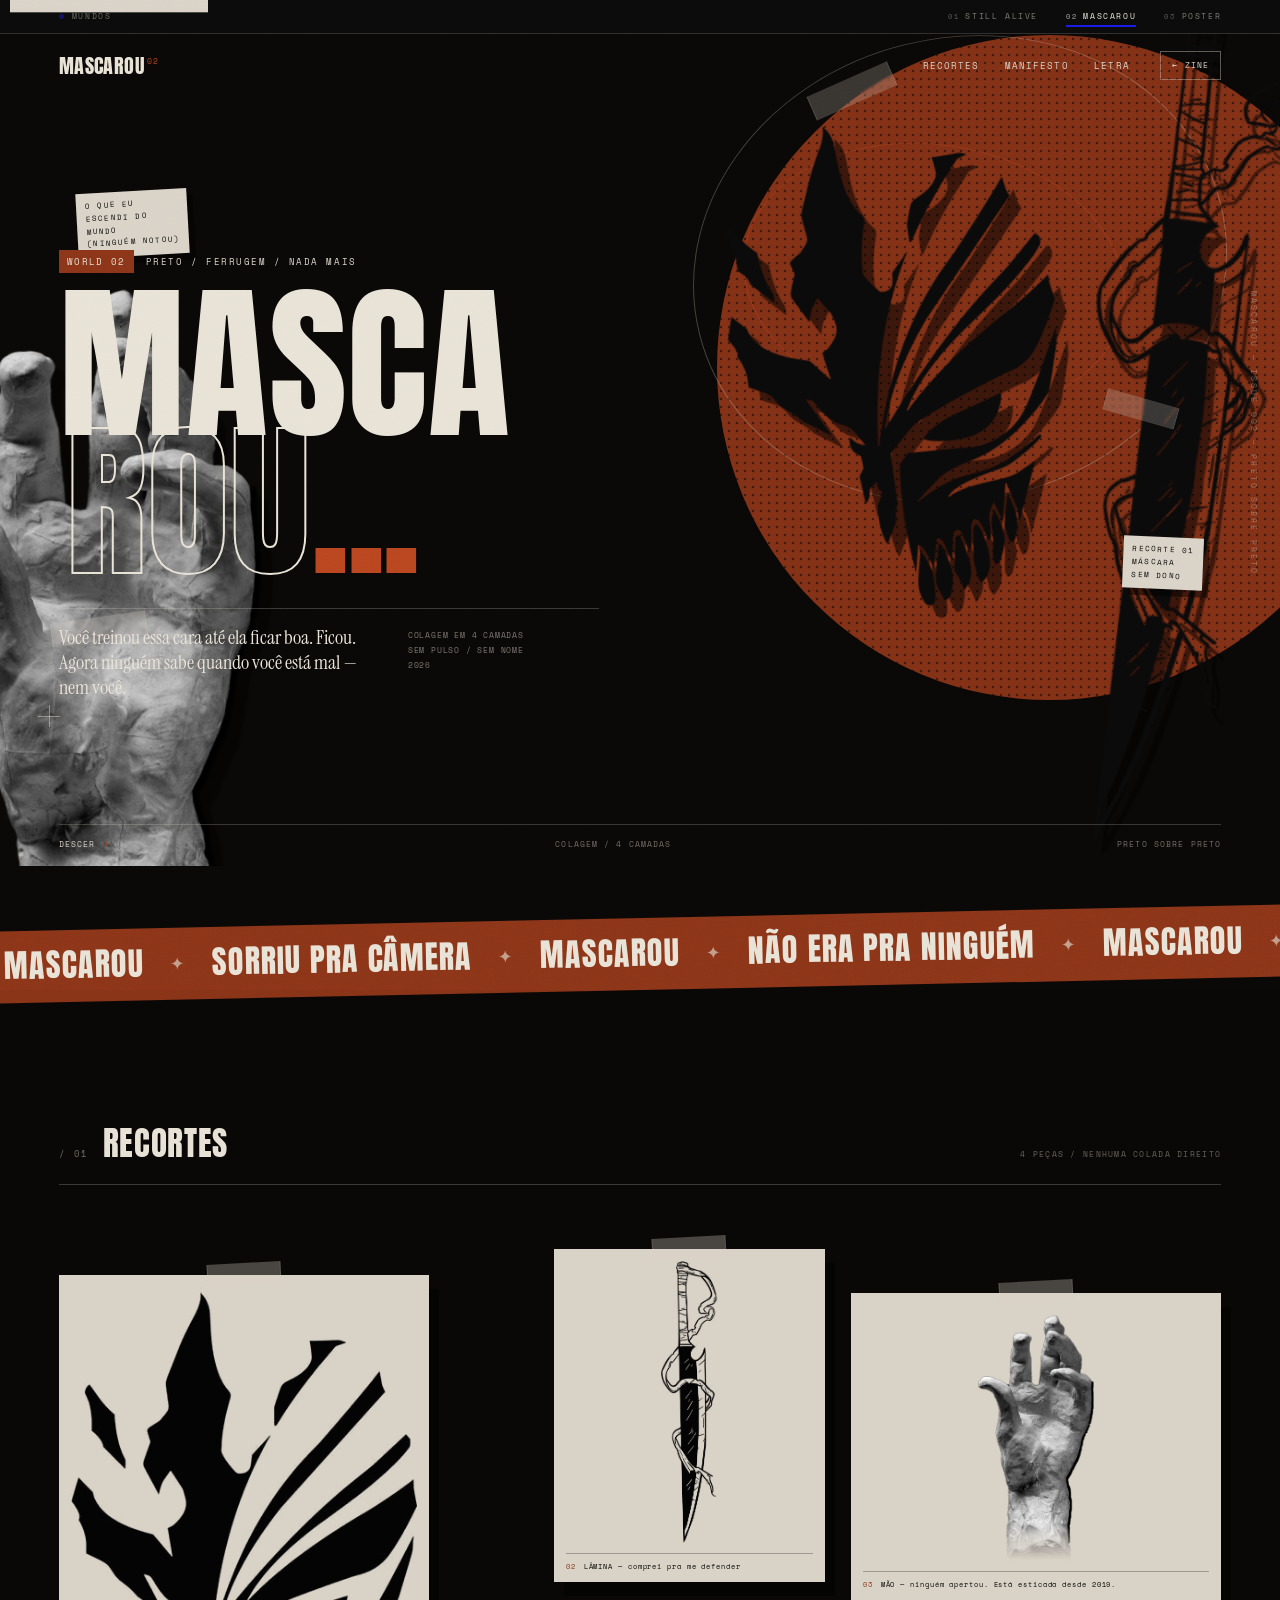
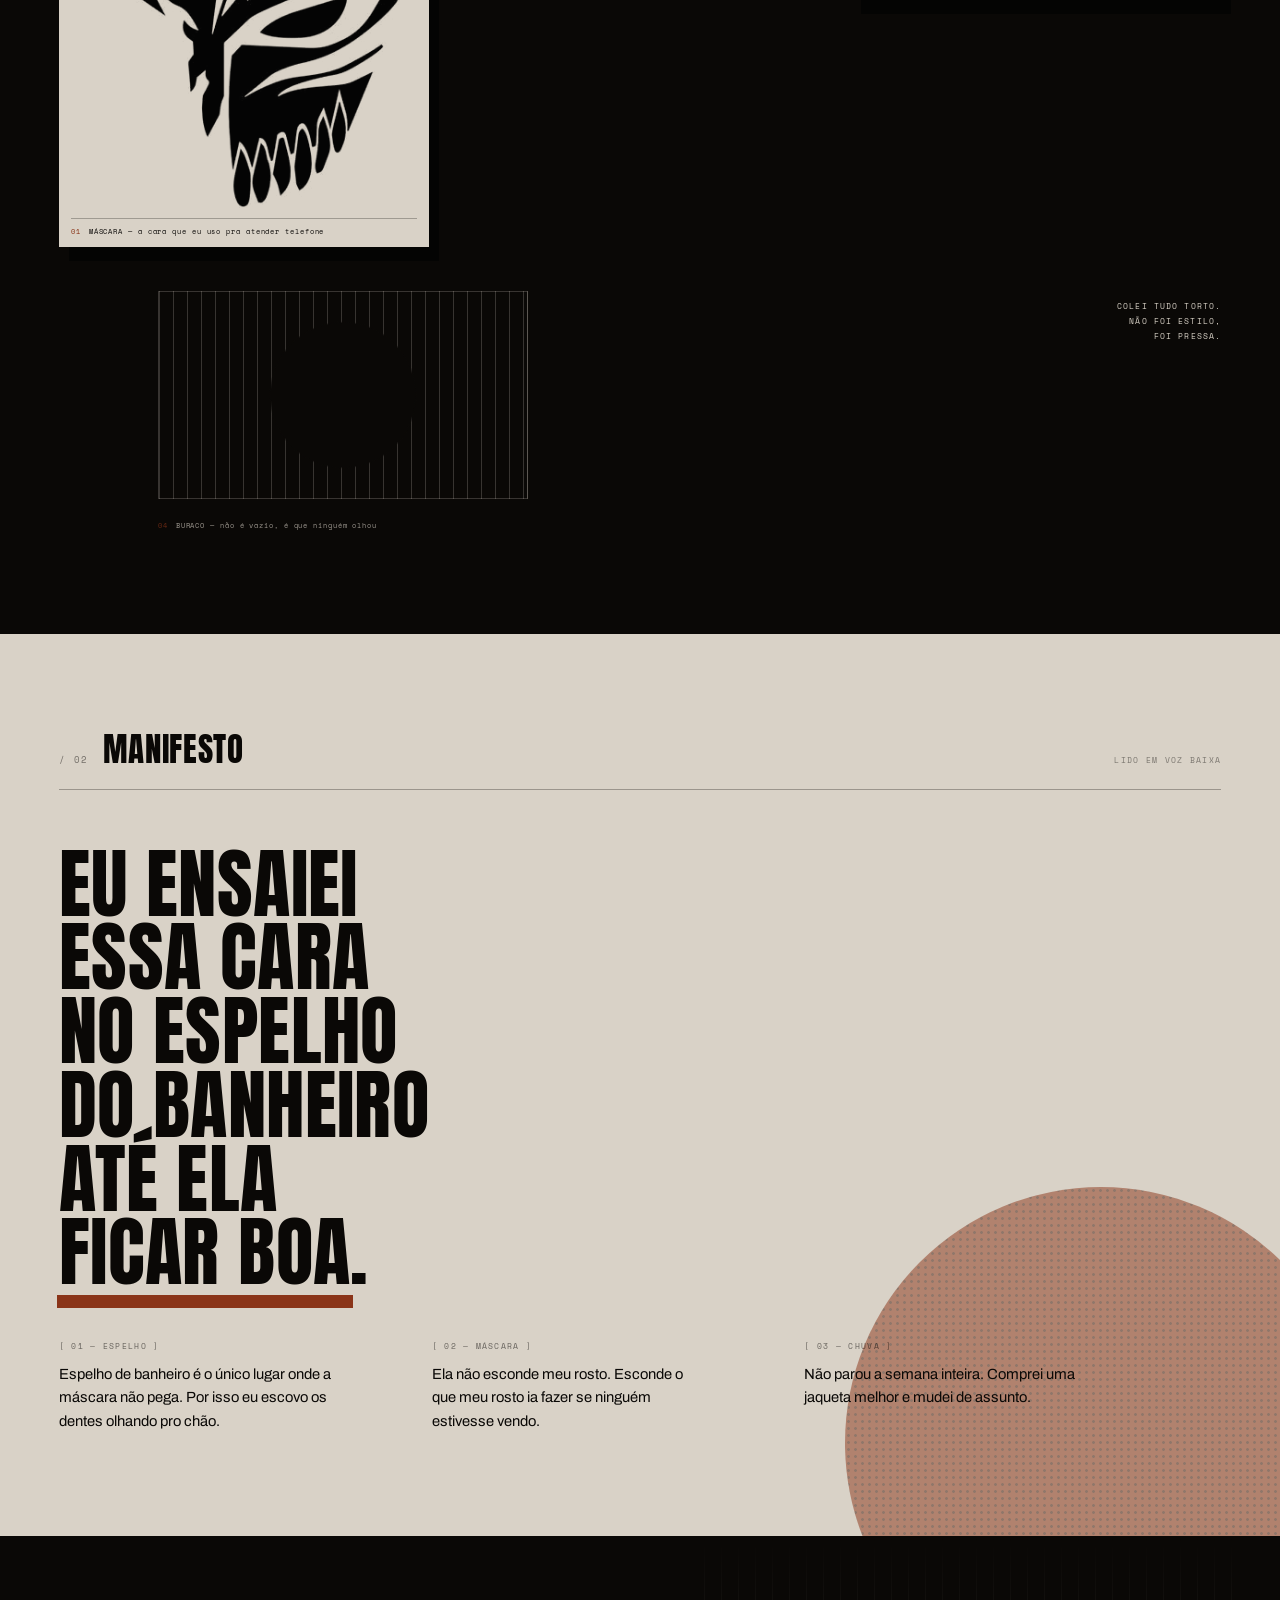
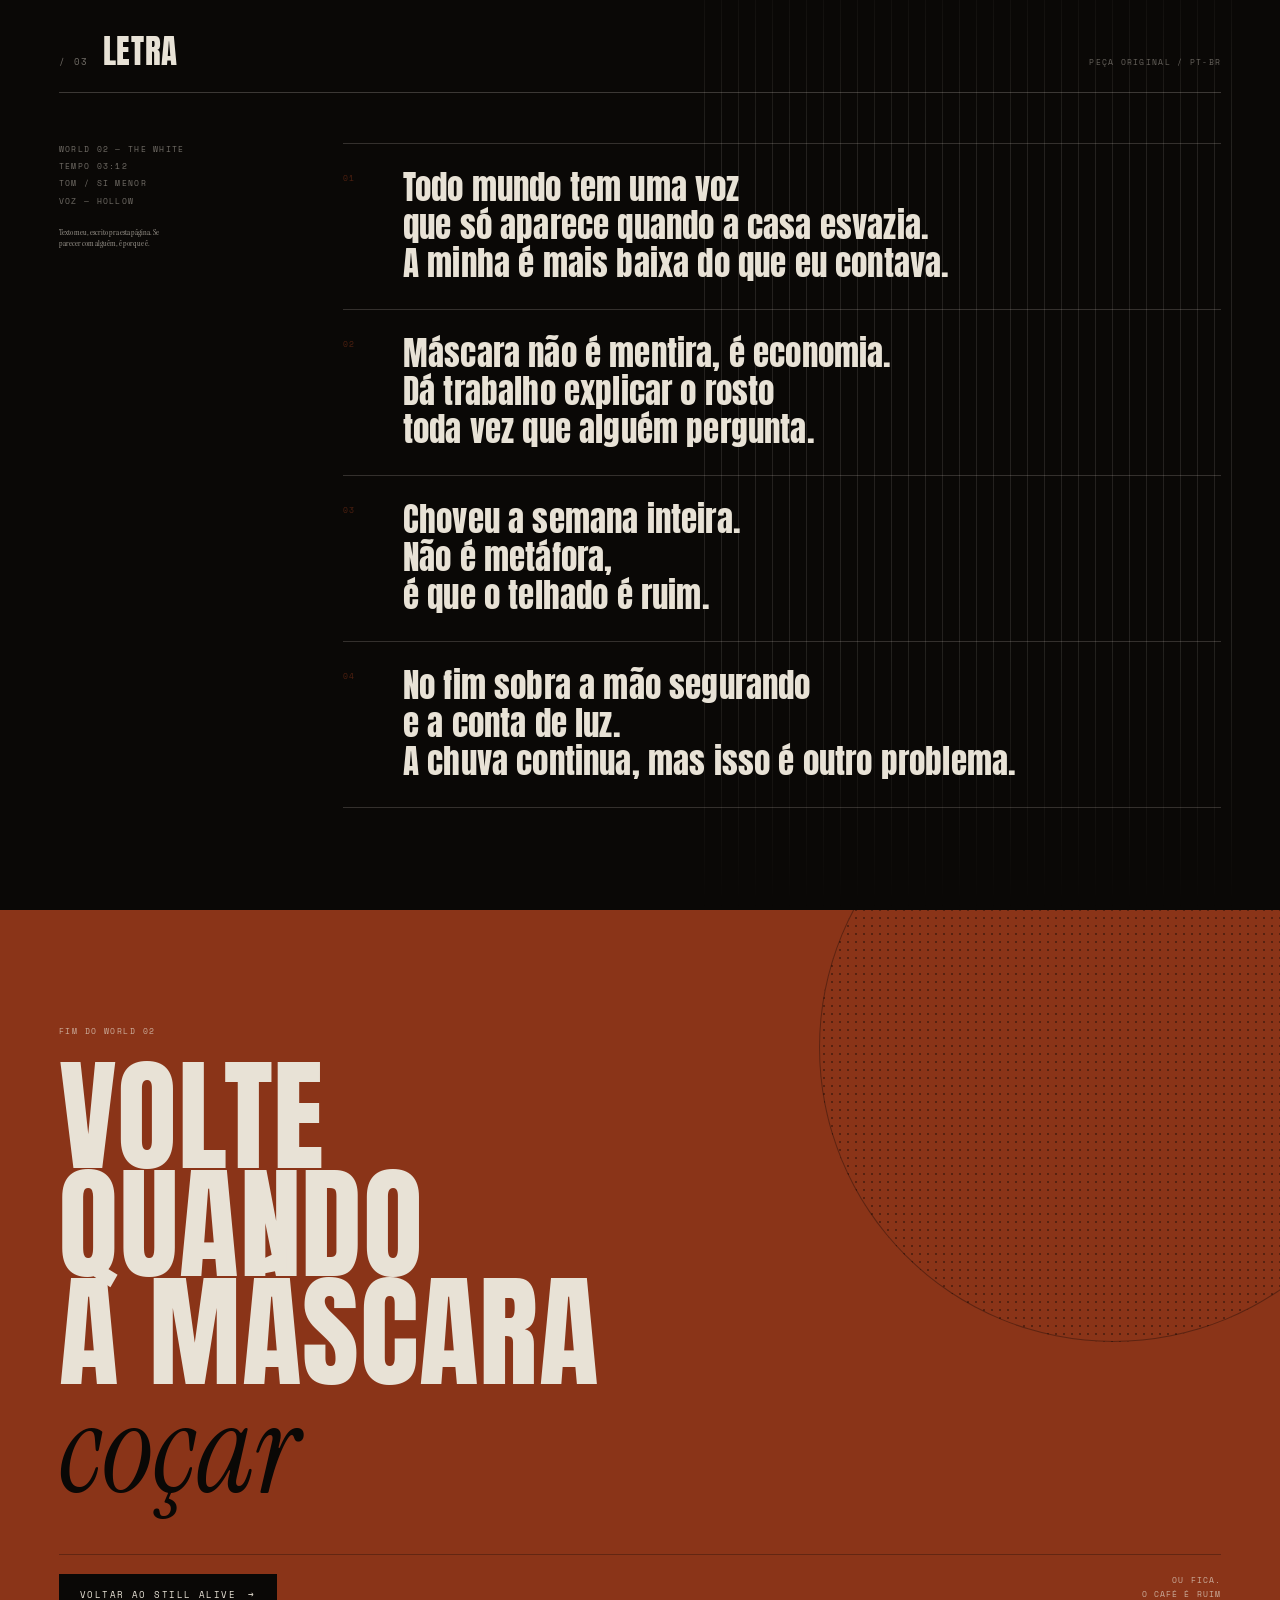
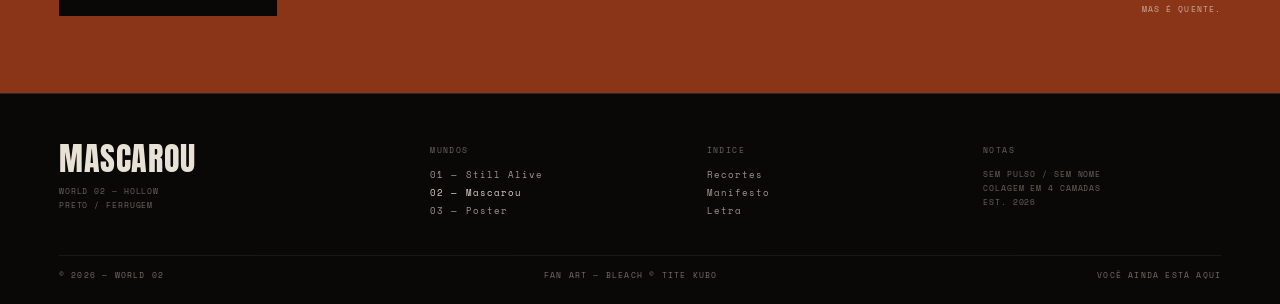
==== commit d9b6b362: "Rewrite world 02 copy: concrete, spoken, less aphoristic" ====
--- a/still-alive/hollow/index.html
+++ b/still-alive/hollow/index.html
@@ -56,7 +56,7 @@
       <span class="tape tape--c"></span>
 
       <span class="note note--a mono">RECORTE 01<br>MÁSCARA<br>SEM DONO</span>
-      <span class="note note--b mono">A PARTE QUE<br>DO MUNDO<br>VOCÊ ESCENDEU</span>
+      <span class="note note--b mono">O QUE EU<br>ESCENDI DO<br>MUNDO<br>(NINGUÉM NOTOU)</span>
 
       <span class="cross"></span>
     </div>
@@ -70,12 +70,12 @@
       </h1>
 
       <div class="hero__sub">
-        <p class="lede">Você não perdeu a força. Você <em>escondeu</em> ela — e chamou isso de controle.</p>
+        <p class="lede">Você treinou essa cara até ela ficar boa. Ficou. Agora ninguém sabe quando você está mal — nem você.</p>
         <p class="mono hero__note">COLAGEM EM 4 CAMADAS<br>SEM PULSO / SEM NOME<br>2026</p>
       </div>
     </div>
 
-    <p class="side mono" aria-hidden="true">THE WHITE — HOLLOW — ISSUE 002</p>
+    <p class="side mono" aria-hidden="true">MASCAROU — ISSUE 002 — PRETO SOBRE PRETO</p>
 
     <div class="hero__foot mono">
       <a class="scroll-cue" href="#recortes"><span>DESCER</span><span class="scroll-cue__arrow" aria-hidden="true">↓</span></a>
@@ -88,17 +88,17 @@
   <div class="band" aria-hidden="true">
     <div class="band__track">
       <span>MASCAROU</span><i>✦</i>
-      <span>A PARTE QUE VOCÊ ESCENDEU</span><i>✦</i>
-      <span>MASCAROU</span><i>✦</i>
-      <span>VASTO NÃO É CHEIO</span><i>✦</i>
-      <span>MASCAROU</span><i>✦</i>
-      <span>A CHUVA NUNCA PARA</span><i>✦</i>
-      <span>MASCAROU</span><i>✦</i>
-      <span>A PARTE QUE VOCÊ ESCENDEU</span><i>✦</i>
-      <span>MASCAROU</span><i>✦</i>
-      <span>VASTO NÃO É CHEIO</span><i>✦</i>
-      <span>MASCAROU</span><i>✦</i>
-      <span>A CHUVA NUNCA PARA</span><i>✦</i>
+      <span>SORRIU PRA CÂMERA</span><i>✦</i>
+      <span>MASCAROU</span><i>✦</i>
+      <span>NÃO ERA PRA NINGUÉM</span><i>✦</i>
+      <span>MASCAROU</span><i>✦</i>
+      <span>COMPREI UMA JAQUETA MELHOR</span><i>✦</i>
+      <span>MASCAROU</span><i>✦</i>
+      <span>SORRIU PRA CÂMERA</span><i>✦</i>
+      <span>MASCAROU</span><i>✦</i>
+      <span>NÃO ERA PRA NINGUÉM</span><i>✦</i>
+      <span>MASCAROU</span><i>✦</i>
+      <span>COMPREI UMA JAQUETA MELHOR</span><i>✦</i>
     </div>
   </div>
 
@@ -107,35 +107,35 @@
     <header class="sec-head" data-reveal>
       <span class="sec-num mono">/ 01</span>
       <h2 class="sec-label">Recortes</h2>
-      <span class="sec-meta mono">QUATRO PEÇAS / NENHUMA COLADA DIREITO</span>
+      <span class="sec-meta mono">4 PEÇAS / NENHUMA COLADA DIREITO</span>
     </header>
 
     <div class="board">
       <figure class="piece piece--mask" data-reveal>
         <span class="piece__tape" aria-hidden="true"></span>
         <img src="../assets/mask.png" alt="Máscara de hollow" width="375" height="564" loading="lazy" decoding="async">
-        <figcaption class="mono"><span>01</span> A MÁSCARA — SORRINDO DEMAIS</figcaption>
+        <figcaption class="mono"><span>01</span> MÁSCARA — a cara que eu uso pra atender telefone</figcaption>
       </figure>
 
       <figure class="piece piece--blade" data-reveal style="--d:.08s">
         <span class="piece__tape" aria-hidden="true"></span>
         <img src="../assets/blade.png" alt="Lâmina enrolada" width="129" height="632" loading="lazy" decoding="async">
-        <figcaption class="mono"><span>02</span> A LÂMINA — PESO DEMAIS</figcaption>
+        <figcaption class="mono"><span>02</span> LÂMINA — comprei pra me defender</figcaption>
       </figure>
 
       <figure class="piece piece--hand" data-reveal style="--d:.16s">
         <span class="piece__tape" aria-hidden="true"></span>
         <img src="../assets/hand-fade.png" alt="Mão de pedra alcançando" width="518" height="1150" loading="lazy" decoding="async">
-        <figcaption class="mono"><span>03</span> A MÃO — AINDA ALCANÇANDO</figcaption>
+        <figcaption class="mono"><span>03</span> MÃO — ninguém apertou. Está esticada desde 2019.</figcaption>
       </figure>
 
       <figure class="piece piece--hole" data-reveal style="--d:.24s">
         <span class="piece__hole" aria-hidden="true"></span>
-        <figcaption class="mono"><span>04</span> O BURACO — ABERTO, NÃO VAZIO</figcaption>
+        <figcaption class="mono"><span>04</span> BURACO — não é vazio, é que ninguém olhou</figcaption>
       </figure>
 
       <p class="board__note mono" data-reveal style="--d:.3s">
-        NADA AQUI ESTÁ ALINHADO.<br>É ASSIM QUE SE COLA<br>QUANDO A MÃO TREME.
+        COLEI TUDO TORTO.<br>NÃO FOI ESTILO,<br>FOI PRESSA.
       </p>
     </div>
   </section>
@@ -150,24 +150,21 @@
       </header>
 
       <p class="statement" data-reveal>
-        Eu não sou<br>a força.<br>
-        Sou o <em>buraco</em><br>
-        por onde ela<br>
-        <span class="mark">passa</span>.
+        Eu ensaiei<br>essa cara<br>no espelho<br>do banheiro<br>até ela<br><span class="mark">ficar boa</span>.
       </p>
 
       <div class="manifesto__cols">
         <div data-reveal>
           <p class="mono col-label">[ 01 — ESPELHO ]</p>
-          <p class="body">Olhar pra si mesmo não é vaidade. É o único lugar onde a máscara não funciona — e por isso a gente evita.</p>
+          <p class="body">Espelho de banheiro é o único lugar onde a máscara não pega. Por isso eu escovo os dentes olhando pro chão.</p>
         </div>
         <div data-reveal style="--d:.08s">
           <p class="mono col-label">[ 02 — MÁSCARA ]</p>
-          <p class="body">Ela não esconde o rosto. Ela esconde o que o rosto faria se ninguém estivesse vendo.</p>
+          <p class="body">Ela não esconde meu rosto. Esconde o que meu rosto ia fazer se ninguém estivesse vendo.</p>
         </div>
         <div data-reveal style="--d:.16s">
           <p class="mono col-label">[ 03 — CHUVA ]</p>
-          <p class="body">A chuva não cessa. No máximo enfraquece. Você aprende a trabalhar no molhado — não a secar.</p>
+          <p class="body">Não parou a semana inteira. Comprei uma jaqueta melhor e mudei de assunto.</p>
         </div>
       </div>
     </div>
@@ -188,14 +185,14 @@
           <p class="mono">TEMPO 03:12</p>
           <p class="mono">TOM / SI MENOR</p>
           <p class="mono">VOZ — HOLLOW</p>
-          <p class="letra__note">Texto original escrito para esta edição. Mesmo assunto da faixa: espelho, máscara e a chuva que não pede licença.</p>
+          <p class="letra__note">Texto meu, escrito pra esta página. Se parecer com alguém, é porque é.</p>
         </aside>
 
         <div class="letra__verses" data-reveal>
-          <p class="verse"><span class="verse__num mono">01</span><span>Olhe pra dentro antes de falar.<br>O que você chama de força<br>tem a minha voz e a sua paciência.</span></p>
-          <p class="verse"><span class="verse__num mono">02</span><span>Máscara não é mentira.<br>É o rosto que você não teve coragem<br>de usar diante do espelho.</span></p>
-          <p class="verse"><span class="verse__num mono">03</span><span>Chove desde antes de mim.<br>O céu não pede desculpa —<br>você também não devia.</span></p>
-          <p class="verse"><span class="verse__num mono">04</span><span>Vasto não é o mesmo que cheio.<br>No fim sobra a mão que segura<br>e a chuva que nunca para.</span></p>
+          <p class="verse"><span class="verse__num mono">01</span><span>Todo mundo tem uma voz<br>que só aparece quando a casa esvazia.<br>A minha é mais baixa do que eu contava.</span></p>
+          <p class="verse"><span class="verse__num mono">02</span><span>Máscara não é mentira, é economia.<br>Dá trabalho explicar o rosto<br>toda vez que alguém pergunta.</span></p>
+          <p class="verse"><span class="verse__num mono">03</span><span>Choveu a semana inteira.<br>Não é metáfora,<br>é que o telhado é ruim.</span></p>
+          <p class="verse"><span class="verse__num mono">04</span><span>No fim sobra a mão segurando<br>e a conta de luz.<br>A chuva continua, mas isso é outro problema.</span></p>
         </div>
       </div>
     </div>
@@ -206,10 +203,10 @@
     <span class="fim__disc" aria-hidden="true"></span>
     <div class="fim__inner">
       <p class="mono fim__label">FIM DO WORLD 02</p>
-      <h2 class="fim__title">VOLTE<br>QUANDO<br><em>esconder</em><br>DOER</h2>
+      <h2 class="fim__title">VOLTE<br>QUANDO<br>A MÁSCARA<br><em>coçar</em></h2>
       <div class="fim__row">
         <a class="fim__cta" href="../index.html">VOLTAR AO STILL ALIVE <span aria-hidden="true">→</span></a>
-        <p class="mono fim__note">OU FIQUE.<br>AQUI NÃO CHOVE<br>TANTO.</p>
+        <p class="mono fim__note">OU FICA.<br>O CAFÉ É RUIM<br>MAS É QUENTE.</p>
       </div>
     </div>
   </section>
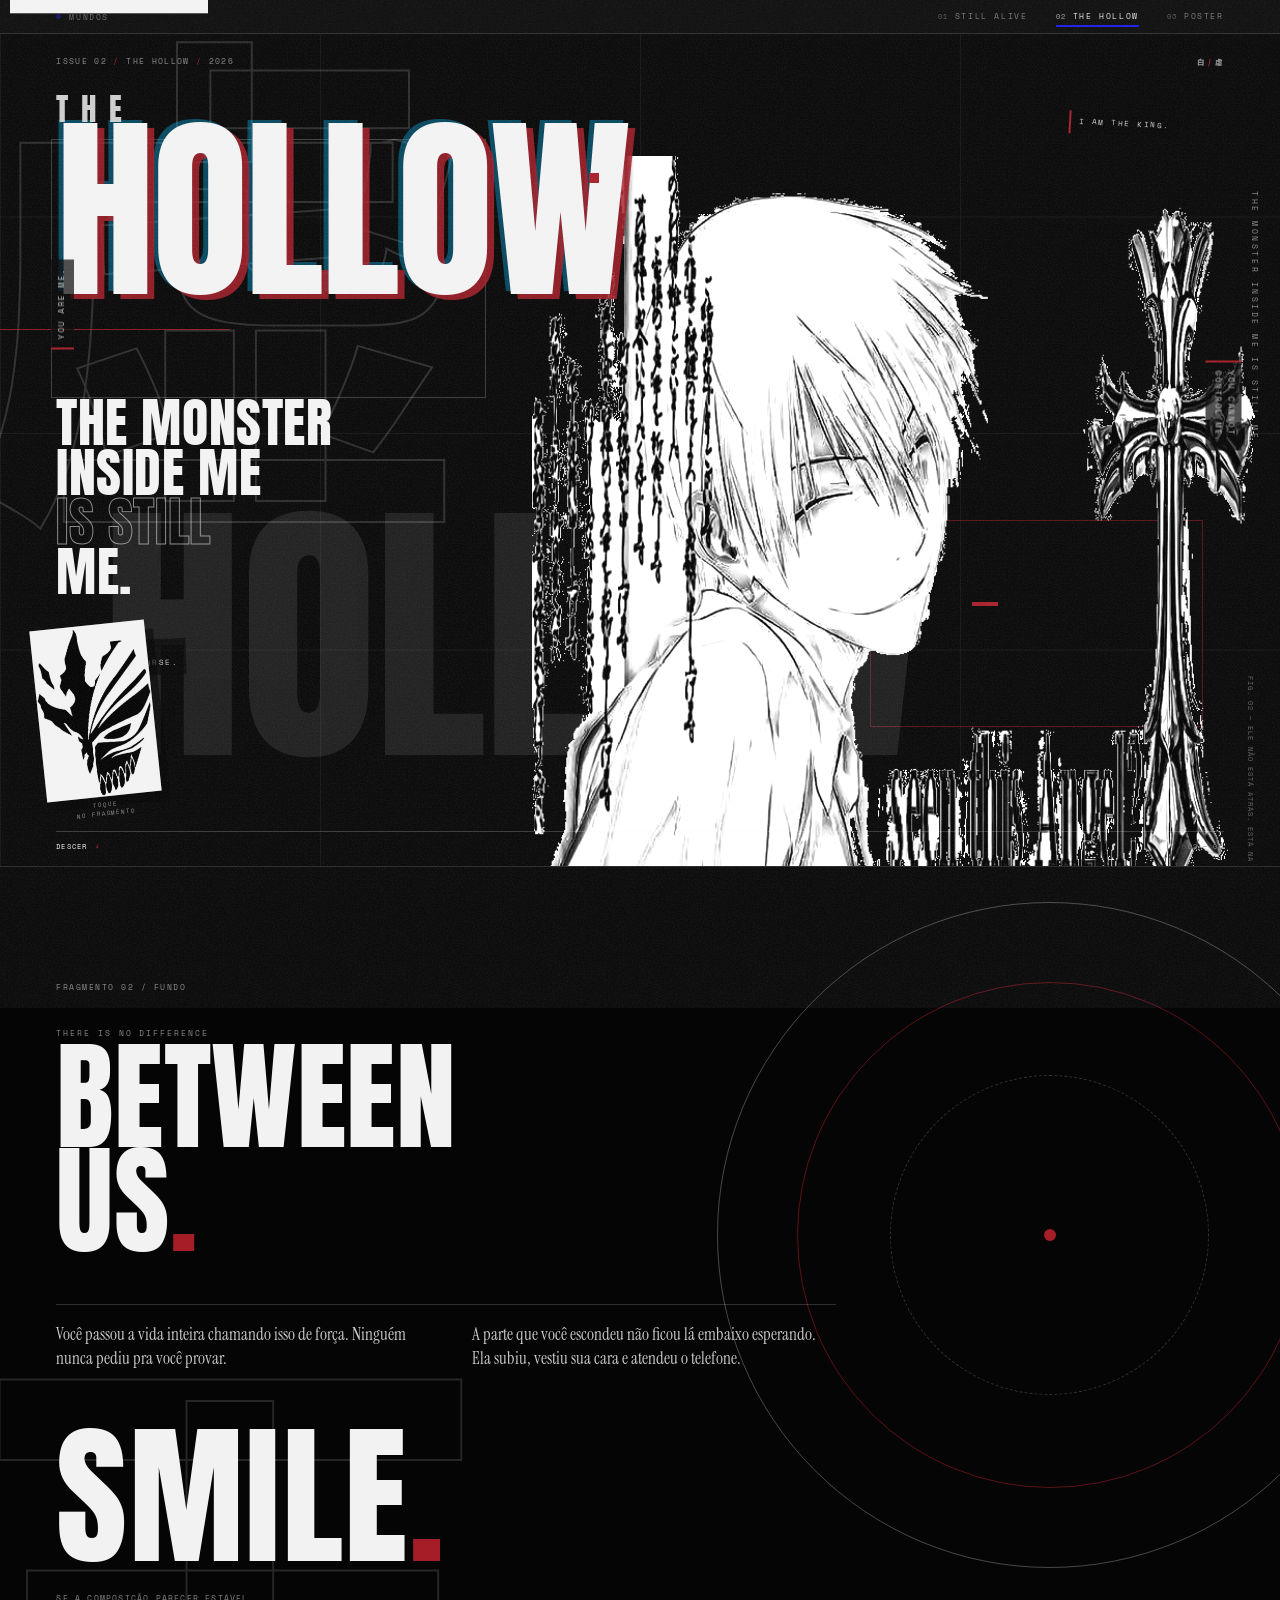
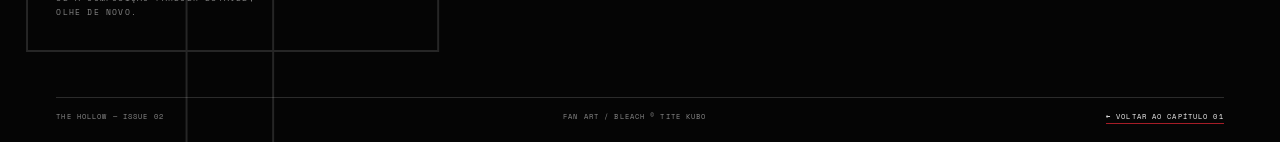
==== commit 81da258e: "Add THE HOLLOW: manga-poster second chapter with parallax, glitch and mask fragment" ====
--- a/still-alive/hollow/index.html
+++ b/still-alive/hollow/index.html
@@ -3,246 +3,137 @@
 <head>
 <meta charset="utf-8">
 <meta name="viewport" content="width=device-width, initial-scale=1">
-<title>MASCAROU — World 02</title>
-<meta name="description" content="Colagem em preto e ferrugem: máscara, lâmina e a parte que do mundo você escondeu.">
-<meta name="theme-color" content="#0a0806">
-<link rel="icon" href="data:image/svg+xml,%3Csvg xmlns='http://www.w3.org/2000/svg' viewBox='0 0 100 100'%3E%3Crect width='100' height='100' fill='%230a0806'/%3E%3Ccircle cx='50' cy='50' r='34' fill='%238a3418'/%3E%3Ccircle cx='50' cy='50' r='13' fill='%230a0806'/%3E%3C/svg%3E">
+<title>THE HOLLOW — Issue 02</title>
+<meta name="description" content="The monster inside me is still me. A manga-poster invasion in black, cold white and one dark red.">
+<meta name="theme-color" content="#050505">
+<link rel="icon" href="data:image/svg+xml,%3Csvg xmlns='http://www.w3.org/2000/svg' viewBox='0 0 100 100'%3E%3Crect width='100' height='100' fill='%23050505'/%3E%3Ccircle cx='50' cy='50' r='30' fill='none' stroke='%23F2F2F2' stroke-width='3'/%3E%3Ccircle cx='50' cy='50' r='9' fill='%23A51D27'/%3E%3C/svg%3E">
 <link rel="preconnect" href="https://fonts.googleapis.com">
 <link rel="preconnect" href="https://fonts.gstatic.com" crossorigin>
-<link href="https://fonts.googleapis.com/css2?family=Anton&family=Archivo:ital,wght@0,400;0,600;0,700;0,900;1,400&family=Instrument+Serif:ital@0;1&family=Space+Mono:ital,wght@0,400;0,700;1,400&display=swap" rel="stylesheet">
+<link href="https://fonts.googleapis.com/css2?family=Anton&family=Archivo:ital,wght@0,400;0,600;0,800;0,900;1,400&family=Instrument+Serif:ital@0;1&family=Noto+Sans+JP:wght@700;900&family=Space+Mono:ital,wght@0,400;0,700;1,400&display=swap" rel="stylesheet">
 <link rel="stylesheet" href="../assets/worlds.css">
 <link rel="stylesheet" href="styles.css">
 <script>document.documentElement.classList.add('js');</script>
 </head>
-<body>
+<body class="hollow-body">
 
 <nav class="worlds" aria-label="Mundos">
   <span class="worlds__label">Mundos</span>
   <span class="worlds__list">
     <a class="worlds__link" href="../index.html"><b>01</b>Still Alive</a>
-    <a class="worlds__link" href="index.html" aria-current="page"><b>02</b>Mascarou</a>
+    <a class="worlds__link" href="index.html" aria-current="page"><b>02</b>The Hollow</a>
     <a class="worlds__link" href="../../poster-site/"><b>03</b>Poster</a>
   </span>
 </nav>
 
 <a class="skip-link" href="#main">PULAR PARA O CONTEÚDO</a>
 <div class="grain" aria-hidden="true"></div>
+<div class="scan" aria-hidden="true"></div>
+<div class="invade-flash" aria-hidden="true"></div>
 
-<header class="top" id="top">
-  <a class="top__brand" href="#top">MASCAROU<span class="top__num">02</span></a>
-  <nav class="top__links" aria-label="Seções">
-    <a href="#recortes">Recortes</a>
-    <a href="#manifesto">Manifesto</a>
-    <a href="#letra">Letra</a>
-  </nav>
-  <a class="top__back mono" href="../index.html">← ZINE</a>
+<header class="masthead">
+  <p class="mono masthead__left">ISSUE 02 <span>/</span> THE HOLLOW <span>/</span> 2026</p>
+  <p class="mono masthead__mid">A MANGA POSTER THAT GOT LOOSE</p>
+  <p class="mono masthead__right">白 <span>/</span> 虚</p>
 </header>
 
 <main id="main">
 
-  <!-- HERO / COLAGEM ---------------------------------------------------- -->
-  <section class="hero">
-    <div class="collage" aria-hidden="true">
-      <span class="sun"></span>
-      <span class="ring"></span>
-      <span class="ring ring--2"></span>
+  <!-- CARTAZ PRINCIPAL ------------------------------------------------- -->
+  <section class="poster" id="poster">
 
-      <img class="cut cut--blade" src="../assets/blade.png" alt="" width="129" height="632">
-      <img class="cut cut--mask" src="../assets/mask.png" alt="" width="375" height="564">
-      <img class="cut cut--hand" src="../assets/hand-fade.png" alt="" width="518" height="1150">
+    <div class="poster__grid" aria-hidden="true"></div>
+    <span class="frame frame--a" aria-hidden="true"></span>
+    <span class="frame frame--b" aria-hidden="true"></span>
 
-      <span class="tape tape--a"></span>
-      <span class="tape tape--b"></span>
-      <span class="tape tape--c"></span>
-
-      <span class="note note--a mono">RECORTE 01<br>MÁSCARA<br>SEM DONO</span>
-      <span class="note note--b mono">O QUE EU<br>ESCENDI DO<br>MUNDO<br>(NINGUÉM NOTOU)</span>
-
-      <span class="cross"></span>
+    <div class="layer layer--kanji" data-depth="6" aria-hidden="true">
+      <span class="kanji">虚</span>
     </div>
 
-    <div class="hero__type">
-      <p class="eyebrow mono"><span>WORLD 02</span> PRETO / FERRUGEM / NADA MAIS</p>
-
-      <h1 class="mega" aria-label="Mascarou...">
-        <span class="mega__line">MASCA</span>
-        <span class="mega__line mega__line--out">ROU<i class="mega__dots">...</i></span>
-      </h1>
-
-      <div class="hero__sub">
-        <p class="lede">Você treinou essa cara até ela ficar boa. Ficou. Agora ninguém sabe quando você está mal — nem você.</p>
-        <p class="mono hero__note">COLAGEM EM 4 CAMADAS<br>SEM PULSO / SEM NOME<br>2026</p>
-      </div>
+    <div class="layer layer--vertical" data-depth="10" aria-hidden="true">
+      <span class="mono">THE MONSTER INSIDE ME IS STILL ME</span>
     </div>
 
-    <p class="side mono" aria-hidden="true">MASCAROU — ISSUE 002 — PRETO SOBRE PRETO</p>
+    <div class="layer layer--ghost" data-depth="4" aria-hidden="true">
+      <span class="ghost">HOLLOW</span>
+    </div>
 
-    <div class="hero__foot mono">
-      <a class="scroll-cue" href="#recortes"><span>DESCER</span><span class="scroll-cue__arrow" aria-hidden="true">↓</span></a>
-      <p>COLAGEM / 4 CAMADAS</p>
-      <p>PRETO SOBRE PRETO</p>
+    <h1 class="title">
+      <span class="title__the">THE</span>
+      <span class="title__hollow" data-text="HOLLOW">HOLLOW</span>
+    </h1>
+
+    <p class="statement">
+      <span>THE MONSTER</span>
+      <span>INSIDE ME</span>
+      <span class="statement__dim">IS STILL</span>
+      <span>ME.</span>
+    </p>
+
+    <figure class="ichigo" data-depth="14">
+      <img src="../assets/ichigo.png" alt="White Ichigo, cabelo branco espetado e sorriso perturbador" width="698" height="736" decoding="async">
+      <figcaption class="mono">FIG. 02 — ELE NÃO ESTÁ ATRÁS. ESTÁ NA FRENTE.</figcaption>
+    </figure>
+
+    <span class="phrase phrase--a mono">YOU ARE ME.</span>
+    <span class="phrase phrase--b mono">I AM THE KING.</span>
+    <span class="phrase phrase--c mono">THE KING<br>AND THE HORSE.</span>
+    <span class="phrase phrase--d mono">YOU CANNOT<br>CONTROL ME.</span>
+
+    <span class="redmark redmark--a" aria-hidden="true"></span>
+    <span class="redmark redmark--b" aria-hidden="true"></span>
+    <span class="redline" aria-hidden="true"></span>
+
+    <button class="frag" type="button" aria-pressed="false" aria-label="Ativar o fragmento da máscara Hollow">
+      <img src="../assets/mask.png" alt="" width="375" height="564" loading="lazy" decoding="async">
+      <span class="frag__hint mono">TOQUE<br>NO FRAGMENTO</span>
+    </button>
+
+    <div class="poster__foot">
+      <a class="scroll-cue mono" href="#fundo"><span>DESCER</span><span class="scroll-cue__arrow" aria-hidden="true">↓</span></a>
+      <p class="mono">PRETO ABSOLUTO / BRANCO FRIO / UM VERMELHO</p>
+      <p class="mono">02 — 06</p>
     </div>
   </section>
 
-  <!-- FAIXA ------------------------------------------------------------- -->
-  <div class="band" aria-hidden="true">
-    <div class="band__track">
-      <span>MASCAROU</span><i>✦</i>
-      <span>SORRIU PRA CÂMERA</span><i>✦</i>
-      <span>MASCAROU</span><i>✦</i>
-      <span>NÃO ERA PRA NINGUÉM</span><i>✦</i>
-      <span>MASCAROU</span><i>✦</i>
-      <span>COMPREI UMA JAQUETA MELHOR</span><i>✦</i>
-      <span>MASCAROU</span><i>✦</i>
-      <span>SORRIU PRA CÂMERA</span><i>✦</i>
-      <span>MASCAROU</span><i>✦</i>
-      <span>NÃO ERA PRA NINGUÉM</span><i>✦</i>
-      <span>MASCAROU</span><i>✦</i>
-      <span>COMPREI UMA JAQUETA MELHOR</span><i>✦</i>
+  <!-- FUNDO ------------------------------------------------------------- -->
+  <section class="deep" id="fundo">
+
+    <div class="deep__rings" aria-hidden="true">
+      <span class="ring ring--1"></span>
+      <span class="ring ring--2"></span>
+      <span class="ring ring--3"></span>
+      <span class="dot"></span>
     </div>
-  </div>
 
-  <!-- RECORTES ---------------------------------------------------------- -->
-  <section class="recorte" id="recortes">
-    <header class="sec-head" data-reveal>
-      <span class="sec-num mono">/ 01</span>
-      <h2 class="sec-label">Recortes</h2>
-      <span class="sec-meta mono">4 PEÇAS / NENHUMA COLADA DIREITO</span>
-    </header>
+    <div class="deep__kanji" aria-hidden="true">王</div>
 
-    <div class="board">
-      <figure class="piece piece--mask" data-reveal>
-        <span class="piece__tape" aria-hidden="true"></span>
-        <img src="../assets/mask.png" alt="Máscara de hollow" width="375" height="564" loading="lazy" decoding="async">
-        <figcaption class="mono"><span>01</span> MÁSCARA — a cara que eu uso pra atender telefone</figcaption>
-      </figure>
+    <div class="deep__inner">
+      <p class="mono deep__label">FRAGMENTO 02 / FUNDO</p>
 
-      <figure class="piece piece--blade" data-reveal style="--d:.08s">
-        <span class="piece__tape" aria-hidden="true"></span>
-        <img src="../assets/blade.png" alt="Lâmina enrolada" width="129" height="632" loading="lazy" decoding="async">
-        <figcaption class="mono"><span>02</span> LÂMINA — comprei pra me defender</figcaption>
-      </figure>
-
-      <figure class="piece piece--hand" data-reveal style="--d:.16s">
-        <span class="piece__tape" aria-hidden="true"></span>
-        <img src="../assets/hand-fade.png" alt="Mão de pedra alcançando" width="518" height="1150" loading="lazy" decoding="async">
-        <figcaption class="mono"><span>03</span> MÃO — ninguém apertou. Está esticada desde 2019.</figcaption>
-      </figure>
-
-      <figure class="piece piece--hole" data-reveal style="--d:.24s">
-        <span class="piece__hole" aria-hidden="true"></span>
-        <figcaption class="mono"><span>04</span> BURACO — não é vazio, é que ninguém olhou</figcaption>
-      </figure>
-
-      <p class="board__note mono" data-reveal style="--d:.3s">
-        COLEI TUDO TORTO.<br>NÃO FOI ESTILO,<br>FOI PRESSA.
-      </p>
-    </div>
-  </section>
-
-  <!-- MANIFESTO --------------------------------------------------------- -->
-  <section class="manifesto" id="manifesto">
-    <div class="manifesto__inner">
-      <header class="sec-head sec-head--dark" data-reveal>
-        <span class="sec-num mono">/ 02</span>
-        <h2 class="sec-label">Manifesto</h2>
-        <span class="sec-meta mono">LIDO EM VOZ BAIXA</span>
-      </header>
-
-      <p class="statement" data-reveal>
-        Eu ensaiei<br>essa cara<br>no espelho<br>do banheiro<br>até ela<br><span class="mark">ficar boa</span>.
+      <p class="deep__line">
+        <span class="mono">THERE IS NO DIFFERENCE</span>
+        <span class="deep__big">BETWEEN<br>US<span class="dot-red">.</span></span>
       </p>
 
-      <div class="manifesto__cols">
-        <div data-reveal>
-          <p class="mono col-label">[ 01 — ESPELHO ]</p>
-          <p class="body">Espelho de banheiro é o único lugar onde a máscara não pega. Por isso eu escovo os dentes olhando pro chão.</p>
-        </div>
-        <div data-reveal style="--d:.08s">
-          <p class="mono col-label">[ 02 — MÁSCARA ]</p>
-          <p class="body">Ela não esconde meu rosto. Esconde o que meu rosto ia fazer se ninguém estivesse vendo.</p>
-        </div>
-        <div data-reveal style="--d:.16s">
-          <p class="mono col-label">[ 03 — CHUVA ]</p>
-          <p class="body">Não parou a semana inteira. Comprei uma jaqueta melhor e mudei de assunto.</p>
-        </div>
+      <div class="deep__cols">
+        <p class="body">Você passou a vida inteira chamando isso de força. Ninguém nunca pediu pra você provar.</p>
+        <p class="body">A parte que você escondeu não ficou lá embaixo esperando. Ela subiu, vestiu sua cara e atendeu o telefone.</p>
       </div>
+
+      <p class="smile">SMILE<span class="dot-red">.</span></p>
+
+      <p class="mono deep__note">SE A COMPOSIÇÃO PARECER ESTÁVEL,<br>OLHE DE NOVO.</p>
     </div>
-  </section>
 
-  <!-- LETRA ------------------------------------------------------------- -->
-  <section class="letra" id="letra">
-    <div class="letra__inner">
-      <header class="sec-head" data-reveal>
-        <span class="sec-num mono">/ 03</span>
-        <h2 class="sec-label">Letra</h2>
-        <span class="sec-meta mono">PEÇA ORIGINAL / PT-BR</span>
-      </header>
-
-      <div class="letra__grid">
-        <aside class="letra__meta" data-reveal>
-          <p class="mono">WORLD 02 — THE WHITE</p>
-          <p class="mono">TEMPO 03:12</p>
-          <p class="mono">TOM / SI MENOR</p>
-          <p class="mono">VOZ — HOLLOW</p>
-          <p class="letra__note">Texto meu, escrito pra esta página. Se parecer com alguém, é porque é.</p>
-        </aside>
-
-        <div class="letra__verses" data-reveal>
-          <p class="verse"><span class="verse__num mono">01</span><span>Todo mundo tem uma voz<br>que só aparece quando a casa esvazia.<br>A minha é mais baixa do que eu contava.</span></p>
-          <p class="verse"><span class="verse__num mono">02</span><span>Máscara não é mentira, é economia.<br>Dá trabalho explicar o rosto<br>toda vez que alguém pergunta.</span></p>
-          <p class="verse"><span class="verse__num mono">03</span><span>Choveu a semana inteira.<br>Não é metáfora,<br>é que o telhado é ruim.</span></p>
-          <p class="verse"><span class="verse__num mono">04</span><span>No fim sobra a mão segurando<br>e a conta de luz.<br>A chuva continua, mas isso é outro problema.</span></p>
-        </div>
-      </div>
-    </div>
-  </section>
-
-  <!-- FIM --------------------------------------------------------------- -->
-  <section class="fim">
-    <span class="fim__disc" aria-hidden="true"></span>
-    <div class="fim__inner">
-      <p class="mono fim__label">FIM DO WORLD 02</p>
-      <h2 class="fim__title">VOLTE<br>QUANDO<br>A MÁSCARA<br><em>coçar</em></h2>
-      <div class="fim__row">
-        <a class="fim__cta" href="../index.html">VOLTAR AO STILL ALIVE <span aria-hidden="true">→</span></a>
-        <p class="mono fim__note">OU FICA.<br>O CAFÉ É RUIM<br>MAS É QUENTE.</p>
-      </div>
+    <div class="deep__foot mono">
+      <span>THE HOLLOW — ISSUE 02</span>
+      <span>FAN ART / BLEACH © TITE KUBO</span>
+      <a href="../index.html">← VOLTAR AO CAPÍTULO 01</a>
     </div>
   </section>
 
 </main>
 
-<footer class="foot">
-  <div class="foot__row">
-    <div class="foot__col">
-      <p class="foot__logo">MASCAROU</p>
-      <p class="mono foot__small">WORLD 02 — HOLLOW<br>PRETO / FERRUGEM</p>
-    </div>
-    <div class="foot__col">
-      <p class="mono foot__label">MUNDOS</p>
-      <a class="mono" href="../index.html">01 — Still Alive</a>
-      <a class="mono" href="index.html" aria-current="page">02 — Mascarou</a>
-      <a class="mono" href="../../poster-site/">03 — Poster</a>
-    </div>
-    <div class="foot__col">
-      <p class="mono foot__label">ÍNDICE</p>
-      <a class="mono" href="#recortes">Recortes</a>
-      <a class="mono" href="#manifesto">Manifesto</a>
-      <a class="mono" href="#letra">Letra</a>
-    </div>
-    <div class="foot__col">
-      <p class="mono foot__label">NOTAS</p>
-      <p class="mono foot__small">SEM PULSO / SEM NOME<br>COLAGEM EM 4 CAMADAS<br>EST. 2026</p>
-    </div>
-  </div>
-  <div class="foot__base mono">
-    <span>© 2026 — WORLD 02</span>
-    <span>FAN ART — BLEACH © TITE KUBO</span>
-    <span>VOCÊ AINDA ESTÁ AQUI</span>
-  </div>
-</footer>
-
 <script src="main.js"></script>
 </body>
 </html>
--- a/still-alive/assets/worlds.css
+++ b/still-alive/assets/worlds.css
@@ -86,6 +86,20 @@
   background: #1a1ae6;
 }
 
+.worlds__soon {
+  display: inline-flex;
+  align-items: baseline;
+  gap: 6px;
+  opacity: .28;
+  white-space: nowrap;
+  font-size: 8px;
+  letter-spacing: .16em;
+}
+.worlds__soon b {
+  font-weight: 400;
+  font-size: 7px;
+}
+
 @media (max-width: 640px) {
   .worlds {
     gap: 10px;
--- a/still-alive/hollow/styles.css
+++ b/still-alive/hollow/styles.css
@@ -1,23 +1,20 @@
 /* ==========================================================================
-   MASCAROU — World 02
-   Colagem em preto e ferrugem. Papel rasgado, fita, recortes tortos.
+   THE HOLLOW — Issue 02
+   Cartaz de mangá que ganhou vida. Preto absoluto, branco frio, um vermelho.
    ========================================================================== */
 
 :root {
-  --ink: #0a0806;
-  --ink-2: #14100d;
-  --rust: #8a3418;
-  --rust-2: #b8451f;
-  --rust-3: #55271a;
-  --paper: #d9d2c7;
-  --paper-2: #e8e2d6;
-  --gray: #6b6560;
+  --black: #050505;
+  --white: #f2f2f2;
+  --gray: #888888;
+  --gray-l: #cccccc;
+  --red: #a51d27;
   --display: "Anton", "Archivo", Impact, sans-serif;
   --sans: "Archivo", "Helvetica Neue", Helvetica, Arial, sans-serif;
   --serif: "Instrument Serif", "Times New Roman", Times, serif;
   --mono: "Space Mono", "Courier New", Courier, monospace;
-  --pad: clamp(20px, 4.6vw, 72px);
-  --max: 1440px;
+  --jp: "Noto Sans JP", "Hiragino Kaku Gothic Pro", sans-serif;
+  --pad: clamp(18px, 4.4vw, 68px);
   --ease: cubic-bezier(.2, .7, .2, 1);
 }
 
@@ -31,23 +28,23 @@
 
 body {
   margin: 0;
-  background: var(--ink);
-  color: var(--paper);
+  background: var(--black);
+  color: var(--white);
   font-family: var(--sans);
   font-size: 16px;
-  line-height: 1.55;
+  line-height: 1.5;
   overflow-x: hidden;
   -webkit-font-smoothing: antialiased;
   text-rendering: optimizeLegibility;
 }
 
-::selection { background: var(--rust); color: var(--paper-2); }
-
-img, svg { display: block; }
-img { max-width: 100%; }
+::selection { background: var(--red); color: var(--white); }
+
+img { display: block; max-width: 100%; }
 a { color: inherit; }
-
-:focus-visible { outline: 2px solid var(--rust-2); outline-offset: 4px; }
+button { font: inherit; color: inherit; }
+
+:focus-visible { outline: 2px solid var(--red); outline-offset: 4px; }
 
 .mono { font-family: var(--mono); }
 
@@ -57,8 +54,8 @@
   left: 10px;
   z-index: 1000;
   padding: 10px 14px;
-  background: var(--paper);
-  color: var(--ink);
+  background: var(--white);
+  color: var(--black);
   font-family: var(--mono);
   font-size: 11px;
   letter-spacing: .1em;
@@ -68,902 +65,615 @@
 }
 .skip-link:focus { transform: none; }
 
-/* Grain ------------------------------------------------------------------- */
+/* Textura xerox ----------------------------------------------------------- */
 .grain {
   position: fixed;
-  inset: -10%;
+  inset: -12%;
   z-index: 9000;
   pointer-events: none;
-  opacity: .42;
+  opacity: .5;
+  mix-blend-mode: screen;
+  background-image: url("data:image/svg+xml,%3Csvg xmlns='http://www.w3.org/2000/svg' width='200' height='200'%3E%3Cfilter id='n'%3E%3CfeTurbulence type='fractalNoise' baseFrequency='.8' numOctaves='4' stitchTiles='stitch'/%3E%3CfeColorMatrix type='saturate' values='0'/%3E%3C/filter%3E%3Crect width='200' height='200' filter='url(%23n)' opacity='.22'/%3E%3C/svg%3E");
+  background-size: 200px 200px;
+}
+
+.scan {
+  position: fixed;
+  inset: 0;
+  z-index: 8900;
+  pointer-events: none;
+  opacity: .35;
+  background: repeating-linear-gradient(0deg, rgba(242, 242, 242, .05) 0 1px, transparent 1px 4px);
   mix-blend-mode: overlay;
-  background-image: url("data:image/svg+xml,%3Csvg xmlns='http://www.w3.org/2000/svg' width='180' height='180'%3E%3Cfilter id='n'%3E%3CfeTurbulence type='fractalNoise' baseFrequency='.85' numOctaves='3' stitchTiles='stitch'/%3E%3CfeColorMatrix type='saturate' values='0'/%3E%3C/filter%3E%3Crect width='180' height='180' filter='url(%23n)' opacity='.35'/%3E%3C/svg%3E");
-  background-size: 180px 180px;
-}
-
-/* Header ------------------------------------------------------------------ */
-.top {
+  transition: opacity .2s linear;
+}
+
+.invade-flash {
   position: fixed;
-  top: var(--worlds-h, 0px);
+  inset: 0;
+  z-index: 8800;
+  pointer-events: none;
+  opacity: 0;
+  background:
+    radial-gradient(circle at 50% 45%, rgba(165, 29, 39, .55), transparent 62%),
+    repeating-linear-gradient(0deg, rgba(242, 242, 242, .14) 0 2px, transparent 2px 6px);
+  mix-blend-mode: screen;
+  transition: opacity .18s linear;
+}
+body.is-invaded .invade-flash { opacity: 1; }
+body.is-glitching .scan { opacity: .75; }
+
+/* Masthead ---------------------------------------------------------------- */
+.masthead {
+  position: absolute;
+  top: calc(var(--worlds-h, 0px) + 14px);
   left: 0;
   right: 0;
-  z-index: 100;
+  z-index: 60;
+  display: flex;
+  justify-content: space-between;
+  gap: 16px;
+  padding: 0 var(--pad);
+  font-size: 7.5px;
+  letter-spacing: .18em;
+  color: var(--gray);
+  pointer-events: none;
+}
+.masthead span { color: var(--red); }
+.masthead__mid { display: none; }
+.masthead__right { font-family: var(--jp); font-weight: 900; letter-spacing: .1em; }
+
+/* Cartaz ------------------------------------------------------------------ */
+.poster {
+  position: relative;
+  min-height: calc(100svh - var(--worlds-h, 0px));
+  padding: calc(var(--worlds-h, 0px) + 52px) var(--pad) 0;
+  overflow: hidden;
+  isolation: isolate;
+}
+
+.poster__grid {
+  position: absolute;
+  inset: 0;
+  z-index: 0;
+  background-image:
+    linear-gradient(to right, rgba(242, 242, 242, .055) 0 1px, transparent 1px 100%),
+    linear-gradient(to bottom, rgba(242, 242, 242, .055) 0 1px, transparent 1px 100%);
+  background-size: 25% 100%, 100% 25%;
+  pointer-events: none;
+}
+
+.frame {
+  position: absolute;
+  z-index: 1;
+  border: 1px solid rgba(242, 242, 242, .22);
+  pointer-events: none;
+}
+.frame--a { left: 4%; top: 16%; width: 34%; height: 30%; }
+.frame--b { right: 6%; bottom: 16%; width: 26%; height: 24%; border-color: rgba(165, 29, 39, .5); }
+
+/* camadas com parallax */
+.layer {
+  position: absolute;
+  z-index: 2;
+  transform: translate3d(calc(var(--px, 0) * var(--depth, 1) * 1px), calc(var(--py, 0) * var(--depth, 1) * 1px), 0);
+  transition: transform .45s cubic-bezier(.2, .7, .2, 1);
+  will-change: transform;
+}
+
+.layer--kanji {
+  left: -3%;
+  top: 6%;
+  z-index: 1;
+  opacity: .16;
+}
+.kanji {
+  font-family: var(--jp);
+  font-weight: 900;
+  font-size: clamp(14rem, 40vw, 34rem);
+  line-height: .8;
+  color: transparent;
+  -webkit-text-stroke: 2px var(--white);
+}
+
+.layer--vertical {
+  right: 1.5%;
+  top: 22%;
+  z-index: 3;
+}
+.layer--vertical span {
+  display: block;
+  writing-mode: vertical-rl;
+  font-size: 7.5px;
+  letter-spacing: .34em;
+  color: var(--gray);
+  text-transform: uppercase;
+  line-height: 1.9;
+}
+
+.layer--ghost {
+  left: 8%;
+  bottom: 12%;
+  z-index: 1;
+  opacity: .1;
+}
+.ghost {
+  font-family: var(--display);
+  font-size: clamp(6rem, 22vw, 18rem);
+  line-height: .8;
+  letter-spacing: -.01em;
+  color: var(--white);
+}
+
+/* Título ------------------------------------------------------------------ */
+.title {
+  position: relative;
+  z-index: 20;
+  margin: 0;
+  max-width: 62%;
+  font-family: var(--display);
+  font-weight: 400;
+  text-transform: uppercase;
+}
+.title__the {
+  display: block;
+  font-size: clamp(1.1rem, 2.4vw, 2rem);
+  letter-spacing: .42em;
+  color: var(--gray-l);
+  margin-bottom: .1em;
+}
+.title__hollow {
+  position: relative;
+  display: block;
+  font-size: clamp(4.2rem, 15.5vw, 14rem);
+  line-height: .76;
+  letter-spacing: -.015em;
+  color: var(--white);
+}
+.title__hollow::before {
+  content: attr(data-text);
+  position: absolute;
+  left: 0;
+  top: 0;
+  color: var(--red);
+  transform: translate(7px, 5px);
+  z-index: -1;
+  opacity: .85;
+}
+.title__hollow::after {
+  content: attr(data-text);
+  position: absolute;
+  left: 0;
+  top: 0;
+  color: rgba(0, 190, 255, .35);
+  transform: translate(-5px, -3px);
+  z-index: -2;
+  mix-blend-mode: screen;
+}
+
+/* Frase central ----------------------------------------------------------- */
+.statement {
+  position: absolute;
+  left: var(--pad);
+  top: 46%;
+  z-index: 30;
+  margin: 0;
+  display: flex;
+  flex-direction: column;
+  font-family: var(--display);
+  font-weight: 400;
+  font-size: clamp(1.5rem, 4.2vw, 3.6rem);
+  line-height: .92;
+  letter-spacing: .01em;
+  text-transform: uppercase;
+  max-width: 40%;
+}
+.statement span { display: block; }
+.statement__dim {
+  color: transparent;
+  -webkit-text-stroke: 1px rgba(242, 242, 242, .55);
+}
+
+/* Personagem -------------------------------------------------------------- */
+.ichigo {
+  position: absolute;
+  right: 2%;
+  bottom: -6%;
+  z-index: 15;
+  margin: 0;
+  height: 88%;
+  display: flex;
+  align-items: flex-end;
+  justify-content: flex-end;
+  transform: translate3d(calc(var(--px, 0) * -14 * 1px), calc(var(--py, 0) * -10 * 1px), 0);
+  transition: transform .5s cubic-bezier(.2, .7, .2, 1), filter .3s linear;
+  will-change: transform;
+  pointer-events: none;
+}
+.ichigo img {
+  height: 100%;
+  width: auto;
+  max-width: none;
+  filter: grayscale(1) contrast(1.18) brightness(1.02);
+  animation: breathe 9s ease-in-out infinite;
+}
+.ichigo figcaption {
+  position: absolute;
+  right: 0;
+  bottom: 2%;
+  font-size: 6.5px;
+  letter-spacing: .16em;
+  color: var(--gray);
+  writing-mode: vertical-rl;
+  text-align: right;
+  opacity: .7;
+}
+
+@keyframes breathe {
+  0%, 100% { transform: translateY(0) scale(1); }
+  50% { transform: translateY(-6px) scale(1.006); }
+}
+
+/* Frases espalhadas ------------------------------------------------------- */
+.phrase {
+  position: absolute;
+  z-index: 40;
+  font-size: 7.5px;
+  line-height: 1.7;
+  letter-spacing: .2em;
+  color: var(--gray-l);
+  text-transform: uppercase;
+  padding: 5px 8px;
+  background: rgba(5, 5, 5, .72);
+  border-left: 2px solid var(--red);
+}
+.phrase--a { left: 4%; top: 30%; transform: rotate(-90deg) translateX(-100%); transform-origin: left top; }
+.phrase--b { right: 8%; top: 13%; transform: rotate(3deg); }
+.phrase--c { left: 6%; bottom: 22%; transform: rotate(-2deg); }
+.phrase--d { right: 3%; top: 52%; transform: rotate(90deg); transform-origin: right top; }
+
+/* Detalhes vermelhos ------------------------------------------------------ */
+.redmark {
+  position: absolute;
+  z-index: 35;
+  background: var(--red);
+}
+.redmark--a { left: 46%; top: 20%; width: 10px; height: 10px; }
+.redmark--b { right: 22%; bottom: 30%; width: 26px; height: 4px; }
+.redline {
+  position: absolute;
+  z-index: 35;
+  left: 0;
+  right: 0;
+  top: 38%;
+  height: 1px;
+  background: linear-gradient(to right, var(--red) 0 18%, transparent 18% 100%);
+  opacity: .8;
+}
+
+/* Fragmento da máscara ---------------------------------------------------- */
+.frag {
+  position: absolute;
+  left: 3%;
+  bottom: 8%;
+  z-index: 45;
+  width: clamp(74px, 9vw, 118px);
+  padding: 0;
+  border: 1px solid rgba(242, 242, 242, .3);
+  background: var(--white);
+  cursor: pointer;
+  transform: rotate(-6deg);
+  transition: transform .35s var(--ease), box-shadow .35s var(--ease), border-color .3s linear;
+  box-shadow: 8px 10px 0 rgba(0, 0, 0, .6);
+}
+.frag img { width: 100%; height: auto; filter: grayscale(1) contrast(1.1); }
+.frag__hint {
+  position: absolute;
+  left: 50%;
+  bottom: -22px;
+  transform: translateX(-50%);
+  font-size: 6px;
+  letter-spacing: .16em;
+  line-height: 1.5;
+  color: var(--gray);
+  white-space: nowrap;
+  text-align: center;
+}
+.frag:hover,
+.frag:focus-visible {
+  transform: rotate(0deg) scale(1.04);
+  border-color: var(--red);
+  box-shadow: 10px 12px 0 rgba(165, 29, 39, .8);
+}
+.frag[aria-pressed="true"] {
+  border-color: var(--red);
+  box-shadow: 10px 12px 0 rgba(165, 29, 39, .9);
+}
+
+/* Rodapé do cartaz -------------------------------------------------------- */
+.poster__foot {
+  position: absolute;
+  left: var(--pad);
+  right: var(--pad);
+  bottom: 14px;
+  z-index: 50;
   display: flex;
   align-items: center;
-  gap: clamp(14px, 2.4vw, 34px);
-  height: 64px;
-  padding: 0 var(--pad);
-  border-bottom: 1px solid transparent;
-  transition: background .3s linear, border-color .3s linear;
-}
-.top.is-scrolled {
-  background: rgba(10, 8, 6, .86);
-  -webkit-backdrop-filter: blur(10px);
-  backdrop-filter: blur(10px);
-  border-color: rgba(217, 210, 199, .16);
-}
-.top__brand {
+  justify-content: space-between;
+  gap: 16px;
+  padding-top: 10px;
+  border-top: 1px solid rgba(242, 242, 242, .2);
+  font-size: 7px;
+  letter-spacing: .16em;
+  color: var(--gray);
+}
+.poster__foot p { margin: 0; }
+.poster__foot p:nth-child(2) { display: none; }
+.scroll-cue {
   display: inline-flex;
-  align-items: flex-start;
-  gap: 3px;
-  font-family: var(--display);
-  font-size: 20px;
-  letter-spacing: .02em;
-  line-height: 1;
+  align-items: center;
+  gap: 8px;
   text-decoration: none;
-  color: var(--paper-2);
-}
-.top__num {
-  font-family: var(--mono);
-  font-size: 8px;
-  letter-spacing: .1em;
-  color: var(--rust-2);
-  margin-top: 1px;
-}
-.top__links {
-  display: flex;
-  align-items: center;
-  gap: clamp(14px, 2vw, 26px);
-  margin-left: auto;
-}
-.top__links a,
-.top__back {
+  letter-spacing: .16em;
+  color: var(--white);
+}
+.scroll-cue__arrow { color: var(--red); animation: bob 1.9s ease-in-out infinite; }
+@keyframes bob { 50% { transform: translateY(4px); } }
+
+/* Fundo ------------------------------------------------------------------- */
+.deep {
   position: relative;
-  font-family: var(--mono);
-  font-size: 9px;
-  letter-spacing: .12em;
-  text-transform: uppercase;
-  text-decoration: none;
-  padding: 6px 0;
-}
-.top__links a::after,
-.top__back::after {
-  content: "";
-  position: absolute;
-  left: 0;
-  right: 0;
-  bottom: 0;
-  height: 1px;
-  background: var(--rust-2);
-  transform: scaleX(0);
-  transform-origin: left;
-  transition: transform .3s var(--ease);
-}
-.top__links a:hover::after,
-.top__links a:focus-visible::after,
-.top__back:hover::after { transform: scaleX(1); }
-.top__back {
-  padding: 7px 11px;
-  border: 1px solid rgba(217, 210, 199, .4);
-  font-size: 8px;
-  letter-spacing: .14em;
-  transition: background .2s linear, color .2s linear;
-}
-.top__back::after { display: none; }
-.top__back:hover { background: var(--paper); color: var(--ink); }
-
-/* Hero -------------------------------------------------------------------- */
-.hero {
-  position: relative;
-  display: flex;
-  flex-direction: column;
   min-height: calc(100svh - var(--worlds-h, 0px));
-  padding: calc(92px + var(--worlds-h, 0px)) var(--pad) 0;
+  padding: clamp(56px, 9vw, 120px) var(--pad) 0;
   overflow: hidden;
-  isolation: isolate;
-}
-
-/* --- camadas da colagem --- */
-.collage {
-  position: absolute;
-  inset: 0;
-  z-index: 0;
-  pointer-events: none;
-}
-
-.sun {
+  border-top: 1px solid rgba(242, 242, 242, .14);
+}
+
+.deep__rings {
   position: absolute;
   right: -8%;
   top: 4%;
   width: 52%;
   aspect-ratio: 1;
+  pointer-events: none;
+}
+.ring {
+  position: absolute;
+  border: 1px solid rgba(242, 242, 242, .28);
   border-radius: 50%;
-  background: var(--rust);
-  background-image: radial-gradient(rgba(10, 8, 6, .55) 1.4px, transparent 1.6px);
-  background-size: 8px 8px;
-  opacity: .92;
-  transform: translate(calc(var(--mx, 0) * 10px), calc(var(--my, 0) * 8px));
-  transition: transform .5s ease-out;
-}
-
-.ring {
-  position: absolute;
-  right: 4%;
-  top: 0;
-  width: 42%;
-  aspect-ratio: 1;
-  border: 1px solid rgba(217, 210, 199, .28);
+}
+.ring--1 { inset: 0; }
+.ring--2 { inset: 12%; border-color: rgba(165, 29, 39, .55); }
+.ring--3 { inset: 26%; border-style: dashed; border-color: rgba(242, 242, 242, .2); }
+.dot {
+  position: absolute;
+  left: 50%;
+  top: 50%;
+  width: 12px;
+  height: 12px;
+  margin: -6px 0 0 -6px;
+  background: var(--red);
   border-radius: 50%;
-  transform: rotate(-14deg) scaleY(.86);
-}
-.ring--2 {
-  right: 12%;
-  top: 10%;
-  width: 30%;
-  border-color: rgba(184, 69, 31, .45);
-  transform: rotate(9deg) scaleY(.7);
-}
-
-.cut {
-  position: absolute;
-  object-fit: contain;
-  filter: drop-shadow(10px 14px 0 rgba(0, 0, 0, .55));
-}
-.cut--blade {
-  right: 1%;
-  top: -6%;
-  height: 104%;
-  width: auto;
-  transform: rotate(8deg) translate(calc(var(--mx, 0) * 16px), calc(var(--my, 0) * 12px));
-  transition: transform .5s ease-out;
-  z-index: 2;
-}
-.cut--mask {
-  right: 17%;
-  top: 13%;
-  width: min(330px, 30%);
-  height: auto;
-  transform: rotate(-8deg) translate(calc(var(--mx, 0) * -14px), calc(var(--my, 0) * -10px));
-  transition: transform .5s ease-out;
+}
+
+.deep__kanji {
+  position: absolute;
+  left: -4%;
+  bottom: -6%;
+  font-family: var(--jp);
+  font-weight: 900;
+  font-size: clamp(16rem, 44vw, 38rem);
+  line-height: .75;
+  color: transparent;
+  -webkit-text-stroke: 2px rgba(242, 242, 242, .14);
+  pointer-events: none;
+}
+
+.deep__inner {
+  position: relative;
   z-index: 3;
-}
-.cut--hand {
-  left: -7%;
-  bottom: -22%;
-  height: 92%;
-  width: auto;
-  transform: rotate(-4deg);
-  z-index: 1;
-  opacity: .9;
-}
-
-/* papéis rasgados onde os recortes ficam colados */
-.cut--mask,
-.cut--blade {
-  padding: 0;
-}
-
-.tape {
-  position: absolute;
-  z-index: 5;
-  background: rgba(217, 210, 199, .22);
-  border-left: 1px solid rgba(217, 210, 199, .12);
-  border-right: 1px solid rgba(217, 210, 199, .12);
-  backdrop-filter: blur(1px);
-}
-.tape--a { right: 30%; top: 9%; width: 88px; height: 26px; transform: rotate(-24deg); }
-.tape--b { right: 8%; top: 46%; width: 74px; height: 22px; transform: rotate(16deg); }
-.tape--c { left: 4%; bottom: 26%; width: 96px; height: 24px; transform: rotate(-8deg); }
-
-.note {
-  position: absolute;
-  z-index: 6;
+  max-width: 1240px;
+  margin: 0 auto;
+}
+
+.deep__label {
+  margin: 0 0 clamp(18px, 3vw, 34px);
   font-size: 7.5px;
-  line-height: 1.7;
-  letter-spacing: .16em;
-  padding: 7px 9px;
-  background: var(--paper);
-  color: var(--ink);
-  box-shadow: 6px 7px 0 rgba(0, 0, 0, .5);
-}
-.note--a { right: 6%; top: 62%; transform: rotate(2.4deg); }
-.note--b { left: 6%; top: 22%; transform: rotate(-3.2deg); }
-
-.cross {
-  position: absolute;
-  left: 3%;
-  bottom: 16%;
-  width: 22px;
-  height: 22px;
-  z-index: 6;
-}
-.cross::before,
-.cross::after {
-  content: "";
-  position: absolute;
-  background: var(--paper);
-  opacity: .5;
-}
-.cross::before { left: 50%; top: 0; bottom: 0; width: 1px; }
-.cross::after { top: 50%; left: 0; right: 0; height: 1px; }
-
-/* --- tipografia --- */
-.hero__type {
-  position: relative;
-  z-index: 7;
-  flex: 1;
+  letter-spacing: .2em;
+  color: var(--gray);
+}
+
+.deep__line {
+  margin: 0 0 clamp(28px, 4vw, 52px);
   display: flex;
   flex-direction: column;
-  justify-content: center;
-  max-width: var(--max);
-  width: 100%;
-  margin: 0 auto;
-  padding: clamp(10px, 2vw, 28px) 0;
-}
-
-.eyebrow {
-  display: flex;
-  align-items: center;
-  gap: 12px;
-  margin: 0 0 clamp(12px, 2vw, 22px);
-  font-size: 8.5px;
-  letter-spacing: .18em;
-  text-transform: uppercase;
-  color: var(--paper);
-}
-.eyebrow span {
-  padding: 5px 8px;
-  background: var(--rust);
-  color: var(--paper-2);
-  letter-spacing: .16em;
-}
-
-.mega {
-  margin: 0;
+  gap: 6px;
+}
+.deep__line .mono {
+  font-size: 8px;
+  letter-spacing: .24em;
+  color: var(--gray);
+}
+.deep__big {
   font-family: var(--display);
   font-weight: 400;
-  font-size: clamp(3.4rem, 13.2vw, 12.5rem);
-  line-height: .82;
+  font-size: clamp(2.6rem, 9.4vw, 8.4rem);
+  line-height: .86;
   letter-spacing: .005em;
   text-transform: uppercase;
-  color: var(--paper-2);
-}
-.mega__line { display: block; }
-.mega__line--out {
-  color: transparent;
-  -webkit-text-stroke: 2px var(--paper-2);
-  padding-left: .04em;
-}
-@supports not (-webkit-text-stroke: 1px black) {
-  .mega__line--out { color: var(--paper-2); }
-}
-.mega__dots {
-  font-style: normal;
-  color: var(--rust-2);
-  -webkit-text-stroke: 0;
-  letter-spacing: -.02em;
-}
-
-.hero__sub {
+}
+.dot-red { color: var(--red); }
+
+.deep__cols {
   display: grid;
-  grid-template-columns: minmax(0, 1fr) minmax(0, .6fr);
-  gap: clamp(16px, 2.4vw, 34px);
-  margin-top: clamp(18px, 3vw, 36px);
-  padding-top: 16px;
-  border-top: 1px solid rgba(217, 210, 199, .24);
-  max-width: 540px;
-}
-.lede {
+  grid-template-columns: repeat(2, minmax(0, 1fr));
+  gap: clamp(18px, 4vw, 56px);
+  max-width: 780px;
+  padding-top: 18px;
+  border-top: 1px solid rgba(242, 242, 242, .18);
+}
+.body {
   margin: 0;
   font-family: var(--serif);
-  font-size: clamp(1.1rem, 1.55vw, 1.4rem);
-  line-height: 1.26;
-  color: var(--paper-2);
-}
-.lede em { color: var(--rust-2); }
-.hero__note {
-  margin: 0;
-  font-size: 8px;
-  line-height: 1.85;
-  letter-spacing: .1em;
-  opacity: .55;
-  padding-top: 3px;
-}
-
-.side {
-  position: absolute;
-  right: calc(var(--pad) * .35);
-  top: 50%;
-  z-index: 6;
-  margin: 0;
-  font-size: 7.5px;
-  letter-spacing: .28em;
-  writing-mode: vertical-rl;
-  transform: translateY(-50%);
-  opacity: .4;
-}
-
-.hero__foot {
-  position: relative;
-  z-index: 7;
-  display: flex;
-  align-items: center;
-  justify-content: space-between;
-  gap: 18px;
-  width: 100%;
-  max-width: var(--max);
-  margin: 0 auto;
-  padding: 13px 0 16px;
-  border-top: 1px solid rgba(217, 210, 199, .22);
-  font-size: 8px;
-  letter-spacing: .14em;
-}
-.hero__foot p { margin: 0; opacity: .5; }
-.scroll-cue {
-  display: flex;
-  align-items: center;
-  gap: 8px;
-  text-decoration: none;
-  letter-spacing: .14em;
-}
-.scroll-cue__arrow {
-  color: var(--rust-2);
-  animation: bob 1.9s ease-in-out infinite;
-}
-@keyframes bob { 50% { transform: translateY(4px); } }
-
-/* Faixa ------------------------------------------------------------------- */
-.band {
-  position: relative;
-  z-index: 4;
-  overflow: hidden;
-  padding: 16px 0;
-  margin: clamp(18px, 3vw, 36px) 0;
-}
-.band__track {
-  display: flex;
-  align-items: center;
-  gap: 26px;
-  width: max-content;
-  padding-left: 26px;
-  animation: band 46s linear infinite;
-  background: var(--rust);
-  color: var(--paper-2);
-  font-family: var(--display);
-  font-size: clamp(1.3rem, 2.5vw, 2.2rem);
-  letter-spacing: .03em;
-  text-transform: uppercase;
-  white-space: nowrap;
-  padding-top: 10px;
-  padding-bottom: 12px;
-  transform: rotate(-1.2deg);
-  width: calc(100% + 44px);
-  margin-left: -22px;
-}
-.band__track i { font-style: normal; font-size: .55em; opacity: .6; }
-@keyframes band { to { transform: translateX(-50%) rotate(-1.2deg); } }
-
-/* Cabeçalho de seção ------------------------------------------------------ */
-.sec-head {
-  display: flex;
-  align-items: baseline;
-  gap: 14px;
-  padding-bottom: 14px;
-  border-bottom: 1px solid rgba(217, 210, 199, .24);
-}
-.sec-num { font-size: 9px; letter-spacing: .16em; opacity: .5; }
-.sec-label {
-  margin: 0;
+  font-size: clamp(1rem, 1.3vw, 1.15rem);
+  line-height: 1.45;
+  color: var(--gray-l);
+}
+
+.smile {
+  margin: clamp(30px, 5vw, 64px) 0 0;
   font-family: var(--display);
   font-weight: 400;
-  font-size: clamp(1.5rem, 2.6vw, 2.2rem);
+  font-size: clamp(3rem, 12vw, 11rem);
+  line-height: .8;
+  letter-spacing: .01em;
   text-transform: uppercase;
-  letter-spacing: .02em;
-  color: var(--paper-2);
-}
-.sec-meta {
-  margin-left: auto;
-  font-size: 8px;
-  letter-spacing: .16em;
-  opacity: .45;
-  text-align: right;
-}
-.sec-head--dark { border-color: rgba(10, 8, 6, .3); }
-.sec-head--dark .sec-label { color: var(--ink); }
-
-/* Recortes ---------------------------------------------------------------- */
-.recorte {
-  position: relative;
-  padding: clamp(40px, 6vw, 84px) var(--pad) clamp(56px, 8vw, 110px);
-}
-.recorte .sec-head { max-width: var(--max); margin: 0 auto; }
-
-.board {
-  position: relative;
-  max-width: var(--max);
-  margin: clamp(30px, 5vw, 64px) auto 0;
-  display: grid;
-  grid-template-columns: repeat(12, 1fr);
-  gap: clamp(14px, 2vw, 26px);
-  align-items: start;
-}
-
-.piece {
-  position: relative;
-  margin: 0;
-  padding: 12px 12px 10px;
-  background: var(--paper);
-  color: var(--ink);
-  box-shadow: 10px 14px 0 rgba(0, 0, 0, .55);
-  transition: transform .4s var(--ease), box-shadow .4s var(--ease);
-}
-.piece img {
-  width: 100%;
-  height: auto;
-  filter: contrast(1.05);
-}
-.piece figcaption {
-  display: flex;
-  gap: 8px;
-  margin-top: 10px;
-  padding-top: 8px;
-  border-top: 1px solid rgba(10, 8, 6, .28);
-  font-size: 7px;
-  letter-spacing: .13em;
-  line-height: 1.5;
-}
-.piece figcaption span { color: var(--rust); }
-
-.piece__tape {
-  position: absolute;
-  top: -12px;
-  left: 50%;
-  width: 74px;
-  height: 22px;
-  transform: translateX(-50%) rotate(-3deg);
-  background: rgba(217, 210, 199, .3);
-  border-left: 1px solid rgba(217, 210, 199, .14);
-  border-right: 1px solid rgba(217, 210, 199, .14);
-}
-
-.piece--mask { grid-column: 1 / 5; transform: rotate(-3.4deg); margin-top: 26px; }
-.piece--blade { grid-column: 6 / 9; transform: rotate(2.6deg); }
-.piece--blade img { height: clamp(200px, 22vw, 300px); object-fit: contain; }
-.piece--hand { grid-column: 9 / 13; transform: rotate(-1.8deg); margin-top: 44px; }
-.piece--hand img { height: clamp(190px, 20vw, 270px); object-fit: contain; object-position: top; }
-
-.piece--hole {
-  grid-column: 2 / 6;
-  margin-top: 18px;
-  padding: 0;
-  background: transparent;
-  box-shadow: none;
-  color: var(--paper);
-}
-.piece--hole figcaption {
-  border-top: 0;
-  margin-top: 14px;
-  color: var(--paper);
-  opacity: .7;
-}
-.piece__hole {
-  display: block;
-  width: 100%;
-  aspect-ratio: 16 / 9;
-  background:
-    radial-gradient(circle at 50% 50%, var(--ink) 0 34%, transparent 35%),
-    repeating-linear-gradient(90deg, rgba(217, 210, 199, .22) 0 1px, transparent 1px 14px);
-  border: 1px solid rgba(217, 210, 199, .22);
-}
-
-.board__note {
-  grid-column: 7 / 13;
-  margin: 26px 0 0;
-  font-size: 8px;
-  line-height: 1.9;
-  letter-spacing: .14em;
-  opacity: .55;
-  text-align: right;
-}
-
-.piece:hover {
-  transform: rotate(0deg) translateY(-6px);
-  box-shadow: 14px 20px 0 rgba(138, 52, 24, .85);
-}
-
-/* Manifesto --------------------------------------------------------------- */
-.manifesto {
-  position: relative;
-  padding: clamp(48px, 7vw, 100px) var(--pad) clamp(56px, 8vw, 110px);
-  background: var(--paper);
-  color: var(--ink);
-  overflow: hidden;
-}
-.manifesto::after {
-  content: "";
-  position: absolute;
-  right: -6%;
-  bottom: -18%;
-  width: 40%;
-  aspect-ratio: 1;
-  border-radius: 50%;
-  background: var(--rust);
-  background-image: radial-gradient(rgba(10, 8, 6, .5) 1.3px, transparent 1.5px);
-  background-size: 7px 7px;
-  opacity: .5;
-  pointer-events: none;
-}
-.manifesto__inner {
-  position: relative;
-  z-index: 2;
-  max-width: var(--max);
-  margin: 0 auto;
-}
-
-.statement {
-  margin: clamp(26px, 4.4vw, 60px) 0 clamp(26px, 4vw, 54px);
-  font-family: var(--display);
-  font-weight: 400;
-  font-size: clamp(2rem, 6vw, 5rem);
-  line-height: .96;
-  letter-spacing: .005em;
-  text-transform: uppercase;
-  max-width: 16ch;
-}
-.statement em {
-  font-family: var(--serif);
-  font-style: italic;
-  text-transform: lowercase;
-  letter-spacing: 0;
-  color: var(--rust);
-}
-.statement .mark {
-  position: relative;
-  z-index: 0;
-  white-space: nowrap;
-}
-.statement .mark::after {
-  content: "";
-  position: absolute;
-  left: -.03em;
-  right: -.03em;
-  bottom: .02em;
-  height: .17em;
-  background: var(--rust);
-  z-index: -1;
-}
-
-.manifesto__cols {
-  display: grid;
-  grid-template-columns: repeat(3, minmax(0, 1fr));
-  gap: clamp(18px, 3vw, 46px);
-  max-width: 1080px;
-}
-.col-label {
-  margin: 0 0 10px;
-  font-size: 8px;
-  letter-spacing: .16em;
-  opacity: .55;
-}
-.body {
-  margin: 0;
-  font-size: clamp(.92rem, 1.05vw, 1.02rem);
-  line-height: 1.62;
-  max-width: 34ch;
-}
-
-/* Letra ------------------------------------------------------------------- */
-.letra {
-  position: relative;
-  padding: clamp(48px, 7vw, 96px) var(--pad) clamp(56px, 8vw, 110px);
-  overflow: hidden;
-}
-.letra::before {
-  content: "";
-  position: absolute;
-  right: 3%;
-  top: 0;
-  width: 42%;
-  height: 100%;
-  background: repeating-linear-gradient(90deg, rgba(217, 210, 199, .13) 0 1px, transparent 1px 17px);
-  -webkit-mask-image: linear-gradient(to bottom, transparent, #000 22%, #000 72%, transparent);
-  mask-image: linear-gradient(to bottom, transparent, #000 22%, #000 72%, transparent);
-  pointer-events: none;
-}
-.letra__inner {
-  position: relative;
-  z-index: 2;
-  max-width: var(--max);
-  margin: 0 auto;
-}
-.letra__grid {
-  display: grid;
-  grid-template-columns: minmax(160px, 220px) minmax(0, 1fr);
-  gap: clamp(24px, 5vw, 76px);
-  margin-top: clamp(26px, 4vw, 50px);
-}
-.letra__meta p {
-  margin: 0 0 5px;
-  font-size: 8px;
-  letter-spacing: .16em;
-  opacity: .5;
-}
-.letra__note {
-  margin: 20px 0 0 !important;
-  font-family: var(--serif);
-  font-size: 15px;
-  line-height: 1.4;
-  letter-spacing: 0 !important;
-  opacity: .75 !important;
-  max-width: 28ch;
-}
-
-.verse {
-  display: grid;
-  grid-template-columns: 50px minmax(0, 1fr);
-  gap: 10px;
-  margin: 0;
-  padding: clamp(14px, 2vw, 26px) 0;
-  border-top: 1px solid rgba(217, 210, 199, .2);
-  font-family: var(--display);
-  font-weight: 400;
-  font-size: clamp(1.3rem, 2.6vw, 2.35rem);
-  line-height: 1.14;
-  letter-spacing: .005em;
-  color: var(--paper-2);
-}
-.verse:last-child { border-bottom: 1px solid rgba(217, 210, 199, .2); }
-.verse__num {
-  font-size: 8px;
-  letter-spacing: .16em;
-  line-height: 2.3;
-  opacity: .4;
-  color: var(--rust-2);
-}
-
-/* Fim --------------------------------------------------------------------- */
-.fim {
-  position: relative;
-  overflow: hidden;
-  padding: clamp(56px, 9vw, 120px) var(--pad) clamp(44px, 6vw, 84px);
-  background: var(--rust);
-  color: var(--paper-2);
-}
-.fim__disc {
-  position: absolute;
-  right: -10%;
-  top: -20%;
-  width: 46%;
-  aspect-ratio: 1;
-  border-radius: 50%;
-  border: 1px solid rgba(10, 8, 6, .35);
-  background-image: radial-gradient(rgba(10, 8, 6, .4) 1.2px, transparent 1.4px);
-  background-size: 8px 8px;
-  pointer-events: none;
-}
-.fim__inner {
-  position: relative;
-  z-index: 2;
-  max-width: var(--max);
-  margin: 0 auto;
-}
-.fim__label {
-  margin: 0 0 clamp(14px, 2vw, 24px);
-  font-size: 8px;
-  letter-spacing: .18em;
-  opacity: .7;
-}
-.fim__title {
-  margin: 0;
-  font-family: var(--display);
-  font-weight: 400;
-  font-size: clamp(2.4rem, 9.6vw, 8.6rem);
-  line-height: .88;
-  letter-spacing: .005em;
-  text-transform: uppercase;
-}
-.fim__title em {
-  font-family: var(--serif);
-  font-style: italic;
-  text-transform: lowercase;
-  letter-spacing: 0;
-  color: var(--ink);
-}
-.fim__row {
-  display: flex;
-  align-items: flex-end;
-  justify-content: space-between;
-  gap: 24px;
-  flex-wrap: wrap;
-  margin-top: clamp(24px, 4vw, 50px);
-  padding-top: 18px;
-  border-top: 1px solid rgba(10, 8, 6, .3);
-}
-.fim__cta {
-  display: inline-flex;
-  align-items: center;
-  gap: 12px;
-  padding: 13px 20px;
-  background: var(--ink);
-  color: var(--paper-2);
-  font-family: var(--mono);
-  font-size: 9px;
-  letter-spacing: .16em;
-  text-decoration: none;
-  border: 1px solid var(--ink);
-  transition: background .2s linear, color .2s linear;
-}
-.fim__cta:hover { background: transparent; color: var(--ink); }
-.fim__note {
-  margin: 0;
-  font-size: 8px;
-  line-height: 1.8;
-  letter-spacing: .14em;
-  opacity: .7;
-  text-align: right;
-}
-
-/* Footer ------------------------------------------------------------------ */
-.foot {
-  padding: clamp(28px, 4vw, 54px) var(--pad) 22px;
-  background: var(--ink);
-  color: var(--paper);
-  border-top: 1px solid rgba(217, 210, 199, .16);
-}
-.foot__row {
-  display: grid;
-  grid-template-columns: 1.4fr 1fr 1fr 1fr;
-  gap: clamp(18px, 3vw, 44px);
-  max-width: var(--max);
-  margin: 0 auto clamp(24px, 3.4vw, 38px);
-}
-.foot__col { display: flex; flex-direction: column; gap: 5px; }
-.foot__logo {
-  margin: 0 0 6px;
-  font-family: var(--display);
-  font-size: clamp(1.5rem, 2.5vw, 2.1rem);
-  line-height: .9;
-  letter-spacing: .02em;
-  color: var(--paper-2);
-}
-.foot__label {
-  margin: 0 0 6px;
-  font-size: 7.5px;
-  letter-spacing: .18em;
-  opacity: .45;
-}
-.foot__col a {
-  font-size: 8.5px;
-  letter-spacing: .12em;
-  text-decoration: none;
-  opacity: .7;
-  width: fit-content;
-  transition: opacity .2s linear, color .2s linear;
-}
-.foot__col a:hover { opacity: 1; color: var(--rust-2); }
-.foot__col a[aria-current] { opacity: 1; }
-.foot__small {
-  margin: 0;
+  color: var(--white);
+}
+
+.deep__note {
+  margin: clamp(20px, 3vw, 34px) 0 0;
   font-size: 7.5px;
   line-height: 1.9;
-  letter-spacing: .12em;
-  opacity: .45;
-}
-.foot__base {
+  letter-spacing: .16em;
+  color: var(--gray);
+}
+
+.deep__foot {
+  position: relative;
+  z-index: 3;
   display: flex;
   justify-content: space-between;
   gap: 16px;
   flex-wrap: wrap;
-  max-width: var(--max);
-  margin: 0 auto;
-  padding-top: 14px;
-  border-top: 1px solid rgba(217, 210, 199, .16);
-  font-size: 7.5px;
+  max-width: 1240px;
+  margin: clamp(40px, 6vw, 80px) auto 0;
+  padding: 14px 0 18px;
+  border-top: 1px solid rgba(242, 242, 242, .16);
+  font-size: 7px;
   letter-spacing: .16em;
-  opacity: .5;
-}
+  color: var(--gray);
+}
+.deep__foot a {
+  color: var(--white);
+  text-decoration: none;
+  border-bottom: 1px solid var(--red);
+  padding-bottom: 1px;
+  transition: color .2s linear, border-color .2s linear;
+}
+.deep__foot a:hover { color: var(--red); }
+
+/* Glitch ------------------------------------------------------------------ */
+@keyframes glitch-text {
+  0% { transform: translate(0, 0); }
+  20% { transform: translate(-4px, 2px); }
+  40% { transform: translate(3px, -2px); }
+  60% { transform: translate(-2px, -1px); }
+  80% { transform: translate(4px, 1px); }
+  100% { transform: translate(0, 0); }
+}
+@keyframes glitch-img {
+  0% { transform: translate(0, 0); filter: grayscale(1) contrast(1.18); }
+  25% { transform: translate(-5px, 1px); filter: grayscale(1) contrast(1.5); }
+  50% { transform: translate(4px, -2px); filter: grayscale(1) contrast(1.3); }
+  75% { transform: translate(-2px, 2px); filter: grayscale(1) contrast(1.6); }
+  100% { transform: translate(0, 0); filter: grayscale(1) contrast(1.18); }
+}
+body.is-glitching .title__hollow { animation: glitch-text .32s steps(2) 1; }
+body.is-glitching .ichigo img { animation: glitch-img .32s steps(2) 1; }
+body.is-glitching .layer--kanji { transform: translate3d(-8px, 4px, 0); }
+
+/* Estado de invasão ------------------------------------------------------- */
+body.is-invaded .poster { filter: contrast(1.35) brightness(1.05); }
+body.is-invaded .ichigo { transform: translate3d(calc(var(--px, 0) * -20 * 1px), calc(var(--py, 0) * -14 * 1px), 0) scale(1.05); }
+body.is-invaded .title__hollow { color: var(--white); }
+body.is-invaded .kanji { -webkit-text-stroke-color: var(--red); opacity: .3; }
+body.is-invaded .redmark { transform: scale(1.6); }
+body.is-invaded .statement__dim { -webkit-text-stroke-color: var(--red); }
 
 /* Reveal ------------------------------------------------------------------ */
 .js [data-reveal] {
   opacity: 0;
-  transform: translateY(24px);
-  transition: opacity .75s var(--ease), transform .75s var(--ease);
+  transform: translateY(20px);
+  transition: opacity .8s var(--ease), transform .8s var(--ease);
   transition-delay: var(--d, 0s);
 }
 .js [data-reveal].is-visible { opacity: 1; transform: none; }
 
 /* Responsive -------------------------------------------------------------- */
-@media (max-width: 1180px) {
-  .top__links { gap: 14px; }
-  .mega { font-size: clamp(3.2rem, 12vw, 9rem); }
-  .cut--mask { width: min(280px, 32%); right: 14%; }
-}
-
-@media (max-width: 900px) {
-  .top__links { display: none; }
-  .top__back { margin-left: auto; }
-
-  .hero {
-    padding-top: calc(80px + var(--worlds-h, 0px));
+@media (max-width: 1100px) {
+  .title { max-width: 70%; }
+  .title__hollow { font-size: clamp(3.8rem, 15vw, 10rem); }
+  .statement { font-size: clamp(1.35rem, 4vw, 2.6rem); max-width: 46%; }
+  .ichigo { right: -4%; height: 82%; }
+}
+
+@media (max-width: 860px) {
+  .masthead__mid { display: none; }
+
+  .poster {
+    padding-top: calc(var(--worlds-h, 0px) + 46px);
     min-height: 0;
+    padding-bottom: 620px;
   }
-  .hero__type { justify-content: flex-start; padding-top: 8px; }
-  .mega { font-size: clamp(3rem, 15.5vw, 7rem); }
-  .hero__sub { max-width: none; }
-  .side { display: none; }
-
-  .sun { width: 74%; right: -14%; top: 2%; }
-  .ring { width: 60%; right: -4%; }
-  .ring--2 { width: 44%; right: 6%; }
-  .cut--blade { right: -8%; height: 88%; top: 0; }
-  .cut--mask { width: 44%; right: 6%; top: 8%; }
-  .cut--hand { height: 70%; left: -14%; bottom: -12%; }
-  .note--a { right: 2%; top: 54%; }
-  .note--b { left: 2%; top: 14%; }
-
-  .board { grid-template-columns: repeat(2, 1fr); }
-  .piece--mask,
-  .piece--blade,
-  .piece--hand,
-  .piece--hole { grid-column: auto; margin-top: 0; }
-  .piece--mask { transform: rotate(-2.4deg); }
-  .piece--blade { transform: rotate(2deg); }
-  .piece--hand { transform: rotate(-1.4deg); }
-  .board__note { grid-column: 1 / -1; text-align: left; }
-
-  .manifesto__cols { grid-template-columns: 1fr; gap: 22px; }
-  .letra__grid { grid-template-columns: 1fr; gap: 22px; }
-  .letra__note { max-width: none; }
-  .foot__row { grid-template-columns: 1fr 1fr; }
-}
-
-@media (max-width: 620px) {
-  .hero { padding-top: calc(72px + var(--worlds-h, 0px)); }
-  .eyebrow { font-size: 7.5px; letter-spacing: .14em; flex-wrap: wrap; gap: 8px; }
-  .mega { font-size: clamp(2.9rem, 17.5vw, 5rem); line-height: .86; }
-  .mega__line--out { -webkit-text-stroke-width: 1.6px; }
-  .hero__sub { grid-template-columns: 1fr; gap: 10px; }
-  .hero__note { display: none; }
-  .hero__foot p:last-child { display: none; }
-
-  .sun { width: 92%; right: -22%; top: 0; opacity: .8; }
-  .cut--blade { right: -16%; height: 74%; }
-  .cut--mask { width: 56%; right: 0; top: 4%; }
-  .cut--hand { height: 56%; left: -20%; bottom: -6%; }
-  .note--b { display: none; }
-  .note--a { right: 0; top: 48%; font-size: 6.5px; }
-  .tape--a { right: 22%; width: 62px; }
-  .tape--c { display: none; }
-
-  .sec-meta { display: none; }
-
-  .board { grid-template-columns: 1fr; gap: 20px; }
-  .piece--blade img { height: 220px; }
-  .piece--hand img { height: 200px; }
-
-  .statement { font-size: clamp(1.9rem, 9.6vw, 3rem); }
-
-  .verse { grid-template-columns: 32px minmax(0, 1fr); font-size: clamp(1.15rem, 6vw, 1.6rem); }
-  .letra::before { width: 70%; right: -8%; }
-
-  .foot__row { grid-template-columns: 1fr; }
-  .fim__note { text-align: left; }
-  .fim__cta { width: 100%; justify-content: space-between; }
+  .title { max-width: 100%; }
+  .title__hollow { font-size: clamp(3.6rem, 19vw, 8rem); }
+  .title__the { font-size: .95rem; }
+
+  .statement {
+    position: relative;
+    left: auto;
+    top: auto;
+    max-width: 100%;
+    margin: 22px 0 0;
+    font-size: clamp(1.3rem, 6.4vw, 2.2rem);
+  }
+
+  .ichigo {
+    right: -10%;
+    bottom: 0;
+    height: 68%;
+    opacity: .96;
+  }
+
+  .layer--kanji { opacity: .12; top: 2%; }
+  .layer--vertical { display: none; }
+  .layer--ghost { display: none; }
+  .frame--a { top: 10%; height: 22%; width: 46%; }
+  .frame--b { display: none; }
+
+  .phrase--a { left: 2%; top: 24%; font-size: 6.5px; }
+  .phrase--b { right: 4%; top: 8%; font-size: 6.5px; }
+  .phrase--c { left: 3%; bottom: 30%; font-size: 6.5px; }
+  .phrase--d { display: none; }
+  .redline { top: 30%; }
+
+  .frag { left: 4%; bottom: 12%; width: 84px; }
+
+  .deep { padding-bottom: 0; }
+  .deep__rings { width: 78%; right: -18%; top: 0; opacity: .8; }
+  .deep__cols { grid-template-columns: 1fr; gap: 16px; }
+  .deep__kanji { font-size: 22rem; opacity: .8; }
+}
+
+@media (max-width: 560px) {
+  .poster { padding-bottom: 540px; }
+  .title__hollow { font-size: clamp(3.1rem, 20.5vw, 5.6rem); }
+  .ichigo { height: 58%; right: -14%; }
+  .frag { width: 70px; bottom: 14%; }
+  .phrase--c { display: none; }
+  .redmark--a { left: 62%; }
+  .deep__foot { flex-direction: column; gap: 8px; }
+  .smile { font-size: clamp(2.6rem, 15vw, 4.4rem); }
 }
 
 @media (prefers-reduced-motion: reduce) {
   html { scroll-behavior: auto; }
   .js [data-reveal] { opacity: 1; transform: none; transition: none; }
-  .band__track { animation: none; }
+  .ichigo img,
   .scroll-cue__arrow { animation: none; }
-  .piece, .piece:hover { transform: none; transition: none; }
+  .layer,
+  .ichigo { transform: none !important; transition: none; }
+  body.is-glitching .title__hollow,
+  body.is-glitching .ichigo img { animation: none; }
 }
